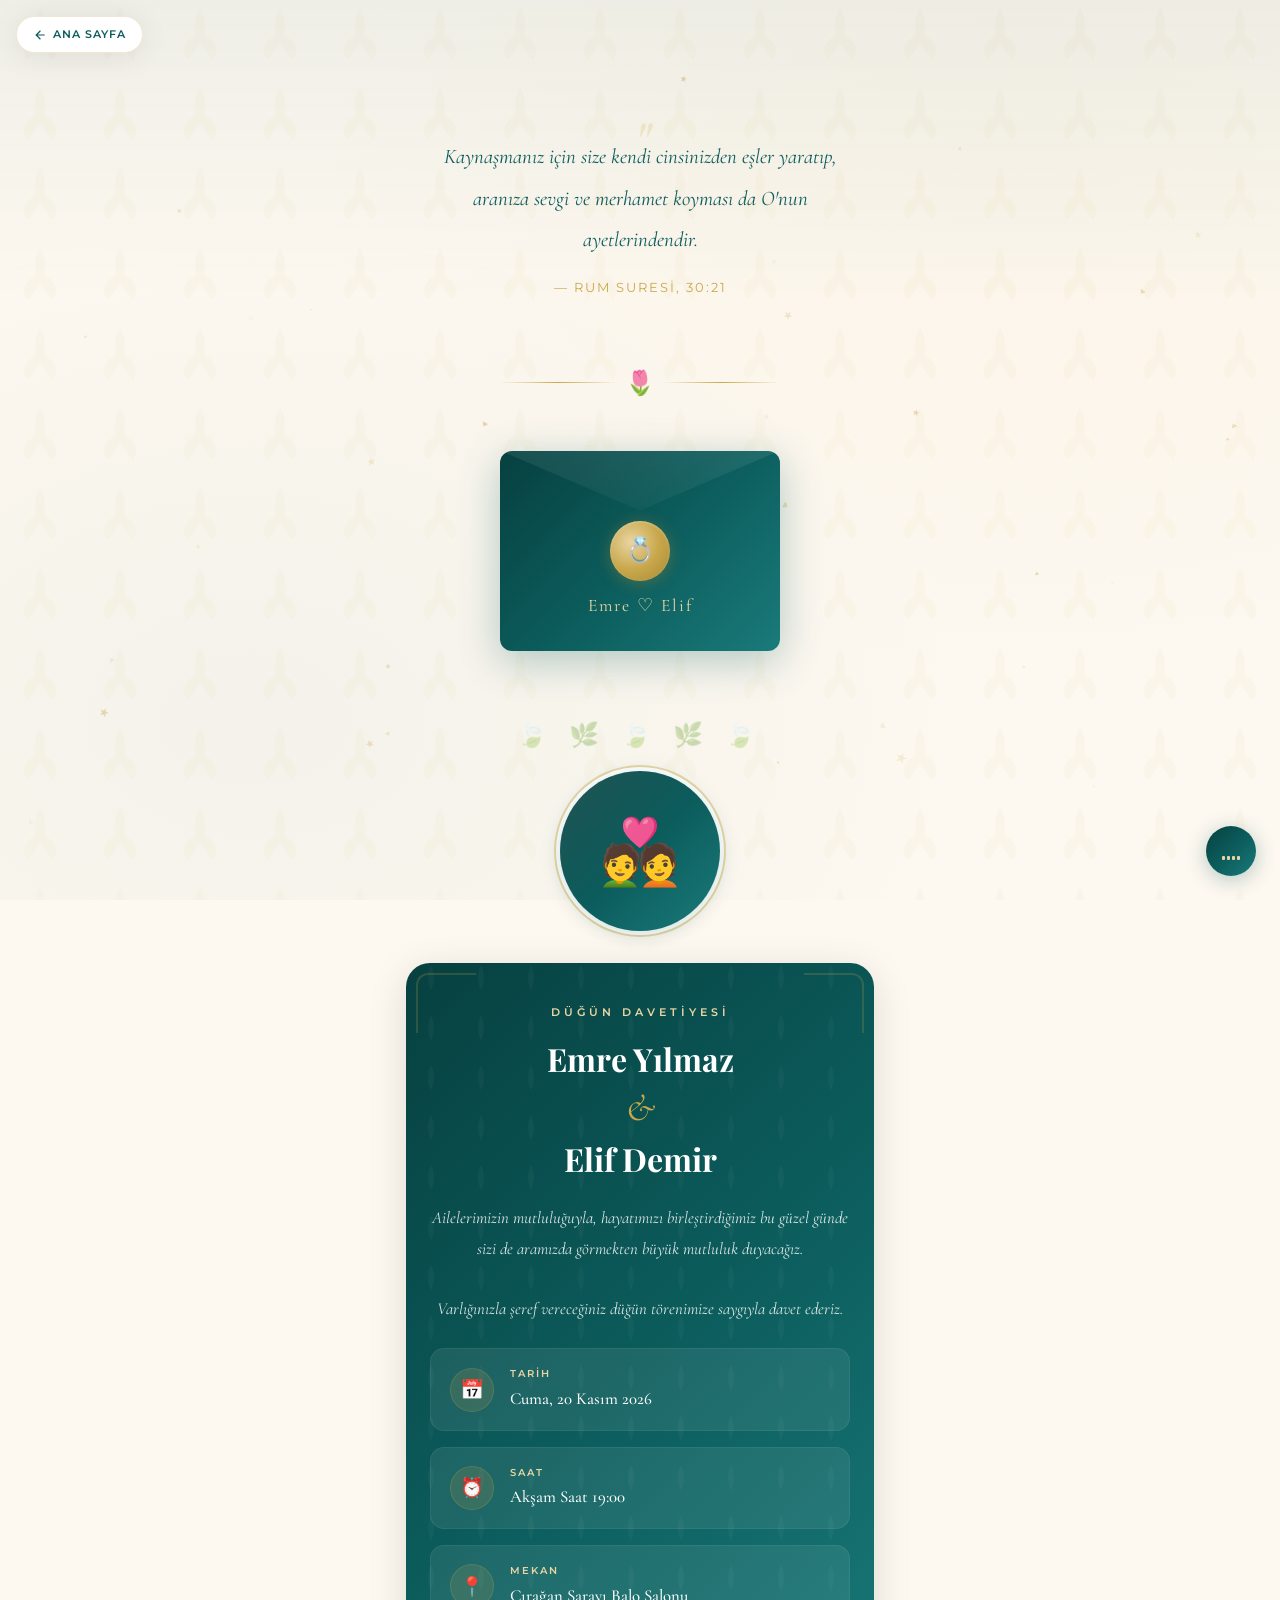
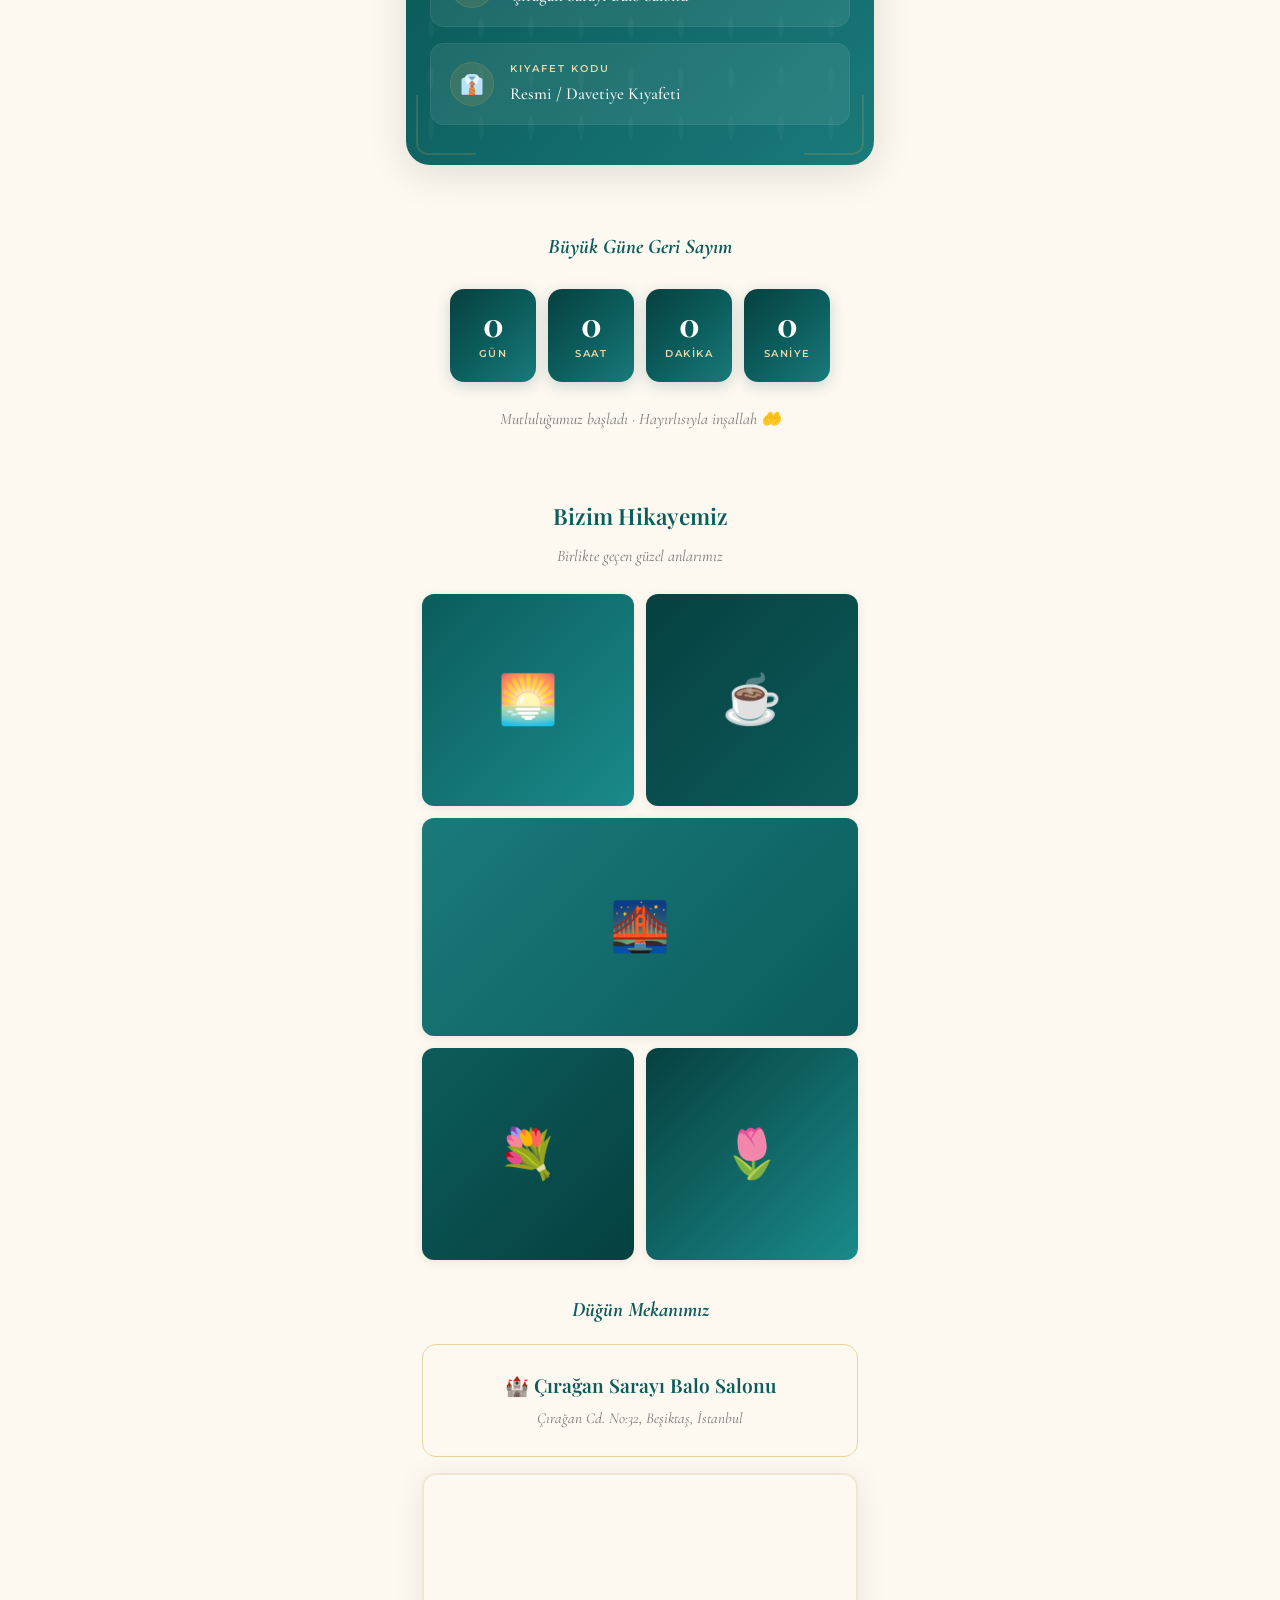
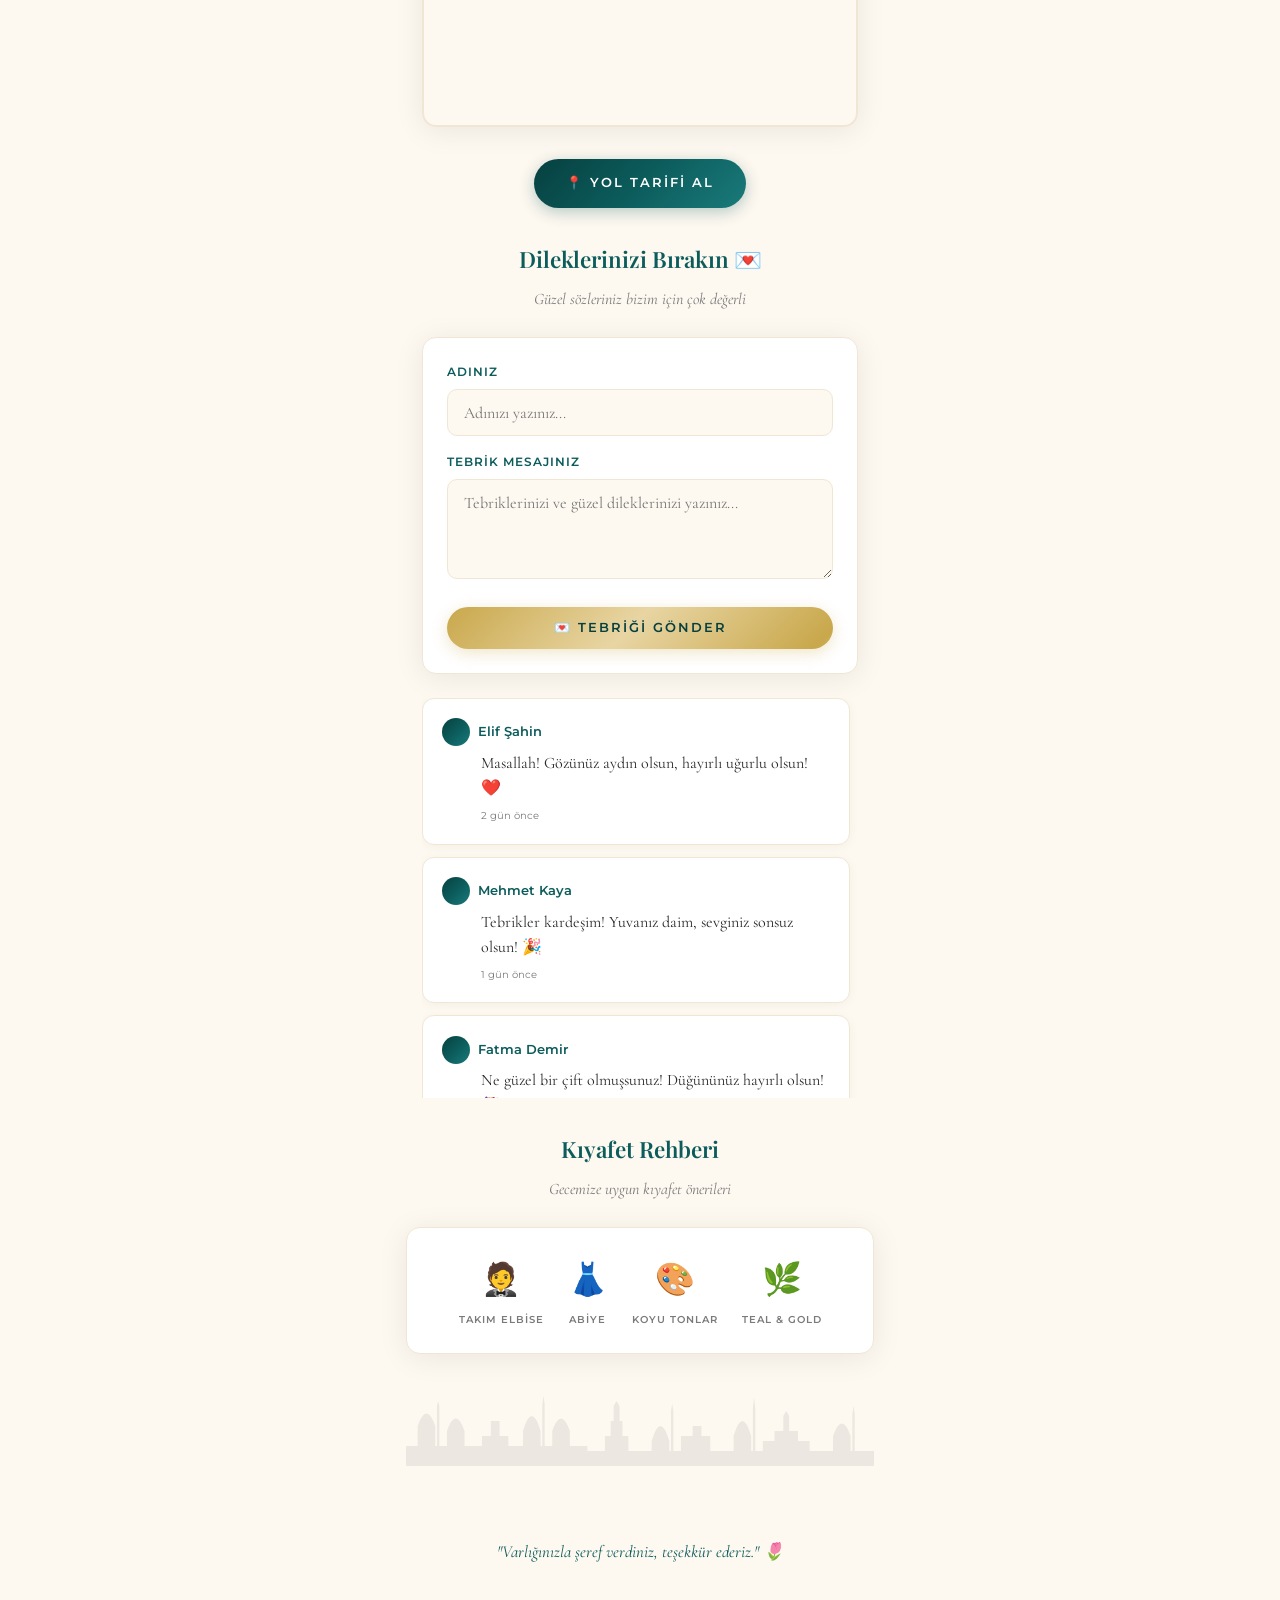
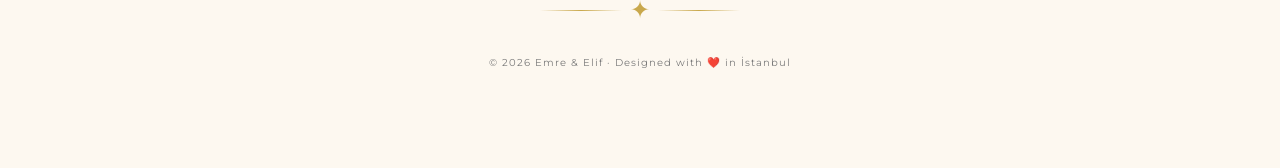
==== damat.html @ 26de3de6 "🌷 Turkish Wedding Invitation - Ottoman Elegance Demo" ====
<!DOCTYPE html>
<html lang="tr" data-theme="groom">
<head>
  <meta charset="UTF-8">
  <meta name="viewport" content="width=device-width, initial-scale=1.0">
  <meta name="description" content="Emre & Elif Düğün Töreni Davetiyesi - 20 Kasım 2026">
  <title>Emre & Elif — Düğün Töreni 🤵</title>
  <link rel="icon" href="data:image/svg+xml,<svg xmlns='http://www.w3.org/2000/svg' viewBox='0 0 100 100'><text y='.9em' font-size='90'>🤵</text></svg>">
  <link rel="stylesheet" href="style.css">

  <style>
    /* Groom page specific */
    .paper-texture {
      position: fixed;
      top: 0; left: 0; right: 0; bottom: 0;
      background-color: #fdf8f0;
      background-image:
        radial-gradient(ellipse at 20% 80%, rgba(12,92,92,0.04) 0%, transparent 50%),
        radial-gradient(ellipse at 80% 20%, rgba(201,168,76,0.04) 0%, transparent 50%);
      z-index: 0;
    }

    .page-header-gradient {
      position: absolute;
      top: 0; left: 0; right: 0;
      height: 300px;
      background: linear-gradient(180deg, rgba(12,92,92,0.06) 0%, transparent 100%);
      pointer-events: none;
      z-index: 1;
    }

    /* Photo placeholder */
    .couple-photo {
      width: 160px;
      height: 160px;
      border-radius: 50%;
      margin: 0 auto 1.5rem;
      background: var(--primary-gradient);
      display: flex;
      align-items: center;
      justify-content: center;
      font-size: 4rem;
      box-shadow: 0 4px 20px rgba(12,92,92,0.2), 0 0 0 4px white, 0 0 0 6px var(--gold-light);
      position: relative;
      overflow: hidden;
    }

    .couple-photo::after {
      content: '';
      position: absolute;
      top: 0; left: 0; right: 0; bottom: 0;
      background: linear-gradient(135deg, rgba(255,255,255,0.1) 0%, transparent 50%);
      border-radius: 50%;
    }

    /* Decorative leaf garland */
    .garland {
      text-align: center;
      font-size: 1.5rem;
      letter-spacing: 8px;
      opacity: 0.3;
      margin: 1rem 0;
    }

    /* Venue card enhancement */
    .venue-highlight {
      background: var(--cream);
      border: 1.5px solid var(--gold-light);
      border-radius: var(--border-radius-sm);
      padding: 1.5rem;
      text-align: center;
      margin-top: 1rem;
    }

    .venue-name {
      font-family: 'Playfair Display', serif;
      font-size: 1.2rem;
      font-weight: 600;
      color: var(--primary);
      margin-bottom: 0.3rem;
    }

    .venue-address {
      font-family: 'Cormorant Garamond', serif;
      font-size: 0.95rem;
      color: var(--text-muted);
      font-style: italic;
    }

    /* Dress code section */
    .dress-code {
      display: flex;
      align-items: center;
      justify-content: center;
      gap: 1.5rem;
      padding: 1.5rem;
      background: white;
      border-radius: var(--border-radius-sm);
      box-shadow: var(--shadow-soft);
      border: 1px solid var(--cream-dark);
    }

    .dress-code-item {
      text-align: center;
    }

    .dress-code-item .icon {
      font-size: 2rem;
      margin-bottom: 0.3rem;
    }

    .dress-code-item .label {
      font-family: 'Montserrat', sans-serif;
      font-size: 0.65rem;
      font-weight: 600;
      letter-spacing: 1px;
      text-transform: uppercase;
      color: var(--text-muted);
    }

    /* Success notification */
    .toast {
      position: fixed;
      bottom: 5rem;
      left: 50%;
      transform: translateX(-50%) translateY(100px);
      background: var(--primary);
      color: white;
      padding: 0.8rem 1.5rem;
      border-radius: 50px;
      font-family: 'Montserrat', sans-serif;
      font-size: 0.8rem;
      font-weight: 500;
      box-shadow: 0 4px 20px rgba(0,0,0,0.2);
      z-index: 200;
      opacity: 0;
      transition: all 0.5s ease;
    }
    .toast.show {
      transform: translateX(-50%) translateY(0);
      opacity: 1;
    }
  </style>
</head>
<body data-page="groom">
  <!-- Loading Screen -->
  <div class="loading-screen" style="background: #fdf8f0;">
    <div class="loading-icon">🤵</div>
    <div class="loading-text">Düğün Davetiyesi Yükleniyor...</div>
  </div>

  <!-- Particles -->
  <canvas id="particles-canvas"></canvas>

  <!-- Background -->
  <div class="paper-texture"></div>
  <div class="page-header-gradient"></div>
  <div class="ottoman-pattern"></div>

  <!-- Navigation Back -->
  <a href="index.html" class="nav-back">
    <svg width="14" height="14" viewBox="0 0 24 24" fill="currentColor"><path d="M20 11H7.83l5.59-5.59L12 4l-8 8 8 8 1.41-1.41L7.83 13H20v-2z"/></svg>
    Ana Sayfa
  </a>

  <!-- Main Content -->
  <div class="page-wrapper invitation-backdrop" style="background:transparent;">
    <div class="card-container" style="padding-top: 4rem;">

      <!-- Section 1: Quote -->
      <div class="section" style="opacity:1; transform:none;">
        <div class="hero-quote">
          <p class="quote-text">
            Kaynaşmanız için size kendi cinsinizden eşler yaratıp, aranıza sevgi ve merhamet koyması da O'nun ayetlerindendir.
          </p>
          <p class="quote-author">— Rum Suresi, 30:21</p>
        </div>

        <div class="ottoman-divider">
          <span class="tulip">🌷</span>
        </div>
      </div>

      <!-- Section 2: Envelope & Photo -->
      <div class="section">
        <div class="envelope-section">
          <!-- Envelope Graphic -->
          <div class="envelope-graphic">
            <div class="envelope-body">
              <div class="envelope-seal">💍</div>
              <div class="envelope-names">Emre ♡ Elif</div>
            </div>
          </div>
        </div>

        <div class="garland">🍃 🌿 🍃 🌿 🍃</div>

        <!-- Couple Photo Placeholder -->
        <div class="couple-photo">
          <span>💑</span>
        </div>
      </div>

      <!-- Section 3: Main Invitation Card -->
      <div class="section">
        <div class="invitation-card">
          <!-- Corner Ornaments -->
          <div class="corner-ornament top-left"></div>
          <div class="corner-ornament top-right"></div>
          <div class="corner-ornament bottom-left"></div>
          <div class="corner-ornament bottom-right"></div>

          <div class="card-inner">
            <div class="invitation-label">Düğün Davetiyesi</div>

            <h2 class="invitation-couple-names">
              Emre Yılmaz
              <span class="amp">&</span>
              Elif Demir
            </h2>

            <p class="invitation-statement">
              Ailelerimizin mutluluğuyla, hayatımızı birleştirdiğimiz bu güzel günde sizi de aramızda görmekten büyük mutluluk duyacağız.
              <br><br>
              Varlığınızla şeref vereceğiniz düğün törenimize saygıyla davet ederiz.
            </p>

            <!-- Event Details -->
            <div class="event-info">
              <div class="event-info-item">
                <div class="info-icon">📅</div>
                <div>
                  <div class="info-label">Tarih</div>
                  <div class="info-value">Cuma, 20 Kasım 2026</div>
                </div>
              </div>

              <div class="event-info-item">
                <div class="info-icon">⏰</div>
                <div>
                  <div class="info-label">Saat</div>
                  <div class="info-value">Akşam Saat 19:00</div>
                </div>
              </div>

              <div class="event-info-item">
                <div class="info-icon">📍</div>
                <div>
                  <div class="info-label">Mekan</div>
                  <div class="info-value">Çırağan Sarayı Balo Salonu</div>
                </div>
              </div>

              <div class="event-info-item">
                <div class="info-icon">👔</div>
                <div>
                  <div class="info-label">Kıyafet Kodu</div>
                  <div class="info-value">Resmi / Davetiye Kıyafeti</div>
                </div>
              </div>
            </div>
          </div>
        </div>
      </div>

      <!-- Section 4: Countdown -->
      <div class="section">
        <div class="countdown-section" data-countdown="2026-11-20T19:00:00">
          <h3 class="countdown-title">Büyük Güne Geri Sayım</h3>

          <div class="countdown-grid">
            <div class="countdown-unit">
              <div class="countdown-number" id="countdown-days">0</div>
              <div class="countdown-label">Gün</div>
            </div>
            <div class="countdown-unit">
              <div class="countdown-number" id="countdown-hours">0</div>
              <div class="countdown-label">Saat</div>
            </div>
            <div class="countdown-unit">
              <div class="countdown-number" id="countdown-minutes">0</div>
              <div class="countdown-label">Dakika</div>
            </div>
            <div class="countdown-unit">
              <div class="countdown-number" id="countdown-seconds">0</div>
              <div class="countdown-label">Saniye</div>
            </div>
          </div>

          <p class="countdown-tagline">
            Mutluluğumuz başladı · Hayırlısıyla inşallah 🤲
          </p>
        </div>
      </div>

      <!-- Section 5: Gallery Placeholder -->
      <div class="section">
        <div class="gallery-section">
          <h3 class="gallery-title">Bizim Hikayemiz</h3>
          <p class="gallery-subtitle">Birlikte geçen güzel anlarımız</p>

          <div class="gallery-grid">
            <div class="gallery-item" style="background: linear-gradient(135deg, #0c5c5c, #1a8a8a); display:flex; align-items:center; justify-content:center;">
              <span style="font-size:3rem;">🌅</span>
              <div class="gallery-overlay"><span>İstanbul'da Gün Batımı</span></div>
            </div>
            <div class="gallery-item" style="background: linear-gradient(135deg, #074040, #0c5c5c); display:flex; align-items:center; justify-content:center;">
              <span style="font-size:3rem;">☕</span>
              <div class="gallery-overlay"><span>İlk Türk Kahvemiz</span></div>
            </div>
            <div class="gallery-item" style="background: linear-gradient(135deg, #1a7a7a, #0c5c5c); display:flex; align-items:center; justify-content:center;">
              <span style="font-size:3rem;">🌉</span>
              <div class="gallery-overlay"><span>Boğaz'da Bir Akşam</span></div>
            </div>
            <div class="gallery-item" style="background: linear-gradient(135deg, #0c5c5c, #074040); display:flex; align-items:center; justify-content:center;">
              <span style="font-size:3rem;">💐</span>
              <div class="gallery-overlay"><span>Nişan Günümüz</span></div>
            </div>
            <div class="gallery-item" style="background: linear-gradient(135deg, #074040, #1a8a8a); display:flex; align-items:center; justify-content:center;">
              <span style="font-size:3rem;">🌷</span>
              <div class="gallery-overlay"><span>Lale Bahçesinde</span></div>
            </div>
          </div>
        </div>
      </div>

      <!-- Section 6: Venue & Map -->
      <div class="section">
        <div class="map-section">
          <h3 class="map-title">Düğün Mekanımız</h3>

          <div class="venue-highlight">
            <div class="venue-name">🏰 Çırağan Sarayı Balo Salonu</div>
            <div class="venue-address">Çırağan Cd. No:32, Beşiktaş, İstanbul</div>
          </div>

          <div class="map-container mt-2">
            <iframe
              src="https://www.google.com/maps/embed?pb=!1m18!1m12!1m3!1d3009.1!2d29.0224!3d41.0464!2m3!1f0!2f0!3f0!3m2!1i1024!2i768!4f13.1!3m3!1m2!1s0x14cab76d3a0b8e25%3A0x45e4d0c3e0c4f0a0!2s%C3%87%C4%B1ra%C4%9Fan%20Palace%20Kempinski%20Istanbul!5e0!3m2!1str!2str"
              allowfullscreen
              loading="lazy"
              referrerpolicy="no-referrer-when-downgrade">
            </iframe>
          </div>

          <a href="https://maps.google.com/?q=Çırağan+Sarayı+İstanbul" target="_blank" class="btn btn-primary mt-2">
            📍 Yol Tarifi Al
          </a>
        </div>
      </div>

      <!-- Section 7: Guestbook -->
      <div class="section">
        <div class="guestbook-section">
          <div class="guestbook-header">
            <h3 class="guestbook-title">Dileklerinizi Bırakın 💌</h3>
            <p class="guestbook-subtitle">Güzel sözleriniz bizim için çok değerli</p>
          </div>

          <form class="guestbook-form" id="guestbook-form">
            <div class="form-group">
              <label class="form-label" for="guest-name">Adınız</label>
              <input class="form-input" type="text" name="guest-name" id="guest-name" placeholder="Adınızı yazınız..." required>
            </div>
            <div class="form-group">
              <label class="form-label" for="guest-message">Tebrik Mesajınız</label>
              <textarea class="form-textarea" name="guest-message" id="guest-message" placeholder="Tebriklerinizi ve güzel dileklerinizi yazınız..." required></textarea>
            </div>
            <button type="submit" class="btn btn-gold" style="width:100%;">
              💌 Tebriği Gönder
            </button>
          </form>

          <div class="wishes-feed" id="wishes-feed"></div>
        </div>
      </div>

      <!-- Section 8: Dress Code -->
      <div class="section">
        <div class="section-header">
          <h3 class="section-title">Kıyafet Rehberi</h3>
          <p class="section-subtitle">Gecemize uygun kıyafet önerileri</p>
        </div>
        <div class="dress-code">
          <div class="dress-code-item">
            <div class="icon">🤵</div>
            <div class="label">Takım Elbise</div>
          </div>
          <div class="dress-code-item">
            <div class="icon">👗</div>
            <div class="label">Abiye</div>
          </div>
          <div class="dress-code-item">
            <div class="icon">🎨</div>
            <div class="label">Koyu Tonlar</div>
          </div>
          <div class="dress-code-item">
            <div class="icon">🌿</div>
            <div class="label">Teal & Gold</div>
          </div>
        </div>
      </div>

      <!-- Istanbul Skyline Decoration -->
      <div class="section" style="opacity:1; transform:none;">
        <div class="istanbul-skyline">
          <svg viewBox="0 0 800 80" xmlns="http://www.w3.org/2000/svg" preserveAspectRatio="none">
            <path d="M0,80 L0,60 L20,60 L20,40 Q35,15 50,40 L50,60 L53,60 L53,20 L55,15 L57,20 L57,60 L70,60 L70,45 Q85,20 100,45 L100,60 L130,60 L130,50 L145,50 L145,35 L160,35 L160,50 L175,50 L175,60 L200,60 L200,45 Q215,15 230,45 L230,60 L233,60 L233,18 L235,10 L237,18 L237,60 L250,60 L250,45 Q265,20 280,45 L280,60 L310,60 L310,65 L340,65 L340,50 L350,50 L350,35 L355,35 L355,20 L360,15 L365,20 L365,35 L370,35 L370,50 L380,50 L380,65 L420,65 L420,55 Q435,25 450,55 L450,65 L453,65 L453,25 L455,18 L457,25 L457,65 L470,65 L470,50 L490,50 L490,40 L505,40 L505,50 L520,50 L520,65 L560,65 L560,50 Q575,20 590,50 L590,65 L593,65 L593,22 L595,12 L597,22 L597,65 L610,65 L610,55 L630,55 L630,45 L645,45 L645,30 L650,25 L655,30 L655,45 L670,45 L670,55 L690,55 L690,65 L730,65 L730,50 Q745,25 760,50 L760,65 L763,65 L763,28 L765,20 L767,28 L767,65 L800,65 L800,80Z" fill="currentColor"/>
          </svg>
        </div>
      </div>

      <!-- Footer -->
      <footer class="site-footer">
        <p class="footer-quote">
          "Varlığınızla şeref verdiniz, teşekkür ederiz." 🌷
        </p>

        <div class="ottoman-divider" style="max-width:200px;">
          <span class="tulip">✦</span>
        </div>

        <p class="footer-copyright">
          © 2026 Emre & Elif · Designed with ❤️ in İstanbul
        </p>
      </footer>
    </div>
  </div>

  <!-- Music Toggle -->
  <button class="music-toggle" title="Müzik Aç/Kapat" aria-label="Müzik kontrolü">
    <div class="sound-bars">
      <div class="bar" style="height:4px;"></div>
      <div class="bar" style="height:4px;"></div>
      <div class="bar" style="height:4px;"></div>
      <div class="bar" style="height:4px;"></div>
    </div>
  </button>

  <!-- Scroll to Top -->
  <button class="scroll-top" title="Yukarı Çık" aria-label="Sayfa başına dön">
    <svg viewBox="0 0 24 24" xmlns="http://www.w3.org/2000/svg"><path d="M7.41 15.41L12 10.83l4.59 4.58L18 14l-6-6-6 6z"/></svg>
  </button>

  <!-- Background Music (placeholder - replace src with actual music file) -->
  <audio id="bg-music" loop preload="auto">
    <!-- Replace with your Turkish wedding music file -->
    <!-- <source src="music/dugun-muzigi.mp3" type="audio/mpeg"> -->
  </audio>

  <script src="main.js"></script>
</body>
</html>
---- style.css ----
/*
  ╔══════════════════════════════════════════════════╗
  ║  Turkish Wedding Invitation - Ottoman Elegance   ║
  ║  Shared Stylesheet                               ║
  ╚══════════════════════════════════════════════════╝
*/

/* ===== Google Fonts ===== */
@import url('https://fonts.googleapis.com/css2?family=Playfair+Display:ital,wght@0,400;0,600;0,700;0,800;1,400;1,600&family=Cormorant+Garamond:ital,wght@0,400;0,500;0,600;0,700;1,400;1,500&family=Montserrat:wght@300;400;500;600;700&display=swap');

/* ===== CSS Custom Properties ===== */
:root {
  /* Gold Palette */
  --gold: #c9a84c;
  --gold-light: #e8d5a3;
  --gold-dark: #a68832;
  --gold-shimmer: linear-gradient(135deg, #c9a84c 0%, #e8d5a3 25%, #c9a84c 50%, #f0e2b6 75%, #c9a84c 100%);

  /* Cream / Background */
  --cream: #fdf8f0;
  --cream-dark: #f0e6d4;
  --cream-mid: #f5edd8;

  /* Text */
  --text-dark: #2a2a2a;
  --text-muted: #7a7a7a;
  --text-light: #ffffff;
  --text-gold: #c9a84c;

  /* Layout */
  --card-max-width: 500px;
  --border-radius: 24px;
  --border-radius-sm: 14px;

  /* Shadows */
  --shadow-soft: 0 4px 30px rgba(0,0,0,0.08);
  --shadow-card: 0 8px 40px rgba(0,0,0,0.12);
  --shadow-glow: 0 0 40px rgba(201,168,76,0.2);

  /* Transitions */
  --transition: all 0.4s cubic-bezier(0.25, 0.46, 0.45, 0.94);
  --transition-slow: all 0.8s cubic-bezier(0.25, 0.46, 0.45, 0.94);
}

/* Theme: Groom (Ottoman Teal) */
[data-theme="groom"] {
  --primary: #0c5c5c;
  --primary-dark: #074040;
  --primary-light: #1a8a8a;
  --primary-rgb: 12, 92, 92;
  --primary-gradient: linear-gradient(135deg, #074040 0%, #0c5c5c 50%, #1a7a7a 100%);
}

/* Theme: Bride (Ottoman Rose) */
[data-theme="bride"] {
  --primary: #7a1e3f;
  --primary-dark: #551530;
  --primary-light: #a02a55;
  --primary-rgb: 122, 30, 63;
  --primary-gradient: linear-gradient(135deg, #551530 0%, #7a1e3f 50%, #9a2850 100%);
}

/* Theme: Landing */
[data-theme="landing"] {
  --primary: #0a4a4a;
  --primary-dark: #063333;
  --primary-light: #0d6b6b;
  --primary-rgb: 10, 74, 74;
  --primary-gradient: linear-gradient(135deg, #063333 0%, #0a4a4a 50%, #0d6b6b 100%);
}

/* ===== Reset & Base ===== */
*, *::before, *::after {
  margin: 0;
  padding: 0;
  box-sizing: border-box;
}

html {
  scroll-behavior: smooth;
  font-size: 16px;
}

body {
  font-family: 'Montserrat', sans-serif;
  color: var(--text-dark);
  background-color: var(--cream);
  line-height: 1.7;
  overflow-x: hidden;
  -webkit-font-smoothing: antialiased;
  -moz-osx-font-smoothing: grayscale;
}

img {
  max-width: 100%;
  height: auto;
  display: block;
}

a {
  text-decoration: none;
  color: inherit;
}

/* ===== Typography ===== */
.font-display {
  font-family: 'Playfair Display', serif;
}

.font-elegant {
  font-family: 'Cormorant Garamond', serif;
}

.font-body {
  font-family: 'Montserrat', sans-serif;
}

.text-gold {
  color: var(--gold);
}

.text-shimmer {
  background: var(--gold-shimmer);
  background-size: 200% auto;
  -webkit-background-clip: text;
  -webkit-text-fill-color: transparent;
  background-clip: text;
  animation: shimmer 3s ease-in-out infinite;
}

@keyframes shimmer {
  0%, 100% { background-position: 0% center; }
  50% { background-position: 200% center; }
}

/* ===== Main Layout ===== */
.page-wrapper {
  min-height: 100vh;
  display: flex;
  flex-direction: column;
  align-items: center;
  position: relative;
}

/* Landing page backdrop */
.landing-backdrop {
  background: var(--primary-gradient);
  min-height: 100vh;
  position: relative;
  overflow: hidden;
}

/* Invitation page backdrop */
.invitation-backdrop {
  background-color: var(--cream);
  background-image:
    radial-gradient(ellipse at 20% 50%, rgba(var(--primary-rgb), 0.03) 0%, transparent 50%),
    radial-gradient(ellipse at 80% 20%, rgba(201,168,76,0.05) 0%, transparent 50%),
    radial-gradient(ellipse at 50% 80%, rgba(var(--primary-rgb), 0.03) 0%, transparent 50%);
  min-height: 100vh;
  position: relative;
}

/* Card Container */
.card-container {
  max-width: var(--card-max-width);
  width: 100%;
  margin: 0 auto;
  padding: 1rem;
  position: relative;
  z-index: 2;
}

/* ===== Ottoman Pattern Overlay ===== */
.ottoman-pattern {
  position: fixed;
  top: 0;
  left: 0;
  width: 100%;
  height: 100%;
  pointer-events: none;
  z-index: 0;
  opacity: 0.04;
  background-image: url("data:image/svg+xml,%3Csvg width='60' height='60' viewBox='0 0 60 60' xmlns='http://www.w3.org/2000/svg'%3E%3Cpath d='M30 5 C35 15, 35 25, 30 35 C25 25, 25 15, 30 5Z' fill='%23c9a84c'/%3E%3Cpath d='M30 25 C40 30, 45 35, 40 45 C35 40, 30 35, 30 25Z' fill='%23c9a84c'/%3E%3Cpath d='M30 25 C20 30, 15 35, 20 45 C25 40, 30 35, 30 25Z' fill='%23c9a84c'/%3E%3C/svg%3E");
  background-size: 80px 80px;
}

/* ===== Particles Canvas ===== */
#particles-canvas {
  position: fixed;
  top: 0;
  left: 0;
  width: 100%;
  height: 100%;
  pointer-events: none;
  z-index: 1;
}

/* ===== Landing Page ===== */
.landing-content {
  display: flex;
  flex-direction: column;
  align-items: center;
  justify-content: center;
  min-height: 100vh;
  padding: 2rem 1rem;
  position: relative;
  z-index: 2;
}

.landing-card {
  background: rgba(255, 255, 255, 0.97);
  border-radius: var(--border-radius);
  box-shadow: var(--shadow-card), var(--shadow-glow);
  padding: 3rem 2rem 2.5rem;
  max-width: 520px;
  width: 100%;
  text-align: center;
  position: relative;
  overflow: hidden;
  backdrop-filter: blur(10px);
}

.landing-card::before {
  content: '';
  position: absolute;
  top: 0;
  left: 0;
  right: 0;
  height: 4px;
  background: var(--gold-shimmer);
  background-size: 200% auto;
  animation: shimmer 3s ease-in-out infinite;
}

/* Heart Badge */
.heart-badge {
  width: 80px;
  height: 80px;
  border-radius: 50%;
  background: var(--primary-gradient);
  display: flex;
  align-items: center;
  justify-content: center;
  margin: -60px auto 1.5rem;
  box-shadow: 0 4px 20px rgba(var(--primary-rgb), 0.3);
  position: relative;
  z-index: 3;
  animation: pulse-glow 2s ease-in-out infinite;
}

.heart-badge svg {
  width: 36px;
  height: 36px;
  fill: var(--gold-light);
  filter: drop-shadow(0 0 4px rgba(201,168,76,0.5));
}

@keyframes pulse-glow {
  0%, 100% { box-shadow: 0 4px 20px rgba(var(--primary-rgb), 0.3); }
  50% { box-shadow: 0 4px 35px rgba(var(--primary-rgb), 0.5), 0 0 20px rgba(201,168,76,0.2); }
}

/* Couple Names */
.couple-names {
  font-family: 'Playfair Display', serif;
  font-size: 2.2rem;
  font-weight: 700;
  color: var(--primary);
  margin-bottom: 0.25rem;
  letter-spacing: 1px;
}

.couple-names .ampersand {
  font-family: 'Cormorant Garamond', serif;
  font-style: italic;
  color: var(--gold);
  font-size: 2.5rem;
  margin: 0 0.3rem;
  font-weight: 400;
}

.couple-subtitle {
  font-family: 'Cormorant Garamond', serif;
  font-size: 1.1rem;
  color: var(--text-muted);
  font-style: italic;
  margin-bottom: 0.5rem;
  letter-spacing: 2px;
}

/* Date Display */
.date-display {
  font-family: 'Montserrat', sans-serif;
  font-size: 0.85rem;
  font-weight: 500;
  color: var(--primary);
  letter-spacing: 3px;
  text-transform: uppercase;
  margin-bottom: 1rem;
  padding: 0.5rem 0;
  position: relative;
}

.date-display::before,
.date-display::after {
  content: '✦';
  color: var(--gold);
  margin: 0 0.75rem;
  font-size: 0.6rem;
  vertical-align: middle;
}

/* Divider */
.divider {
  display: flex;
  align-items: center;
  justify-content: center;
  margin: 1.5rem 0;
  gap: 0.75rem;
}

.divider::before,
.divider::after {
  content: '';
  flex: 1;
  height: 1px;
  background: linear-gradient(to var(--dir, right), transparent, var(--gold-light), transparent);
}

.divider-icon {
  color: var(--gold);
  font-size: 1.2rem;
}

/* Ottoman Divider */
.ottoman-divider {
  display: flex;
  align-items: center;
  justify-content: center;
  margin: 2rem auto;
  max-width: 280px;
  gap: 8px;
}

.ottoman-divider::before,
.ottoman-divider::after {
  content: '';
  flex: 1;
  height: 1px;
  background: linear-gradient(to var(--dir, right), transparent, var(--gold), transparent);
}

.ottoman-divider .tulip {
  color: var(--gold);
  font-size: 1.5rem;
  line-height: 1;
}

/* Welcome Text */
.welcome-text {
  font-family: 'Cormorant Garamond', serif;
  font-size: 1.15rem;
  color: var(--text-muted);
  line-height: 1.8;
  margin-bottom: 2rem;
}

/* ===== Couple Cards (Landing) ===== */
.couple-cards {
  display: grid;
  grid-template-columns: 1fr 1fr;
  gap: 1rem;
  margin-top: 1rem;
}

.person-card {
  background: var(--primary-gradient);
  border-radius: var(--border-radius-sm);
  padding: 1.8rem 1rem 1.2rem;
  text-align: center;
  cursor: pointer;
  transition: var(--transition);
  position: relative;
  overflow: hidden;
}

.person-card::before {
  content: '';
  position: absolute;
  top: 0;
  left: 0;
  right: 0;
  bottom: 0;
  background: linear-gradient(180deg, rgba(255,255,255,0.05) 0%, transparent 50%);
  pointer-events: none;
}

.person-card:hover {
  transform: translateY(-4px);
  box-shadow: 0 8px 30px rgba(var(--primary-rgb), 0.3);
}

.person-card .person-icon {
  font-size: 3.5rem;
  margin-bottom: 0.75rem;
  display: block;
  filter: drop-shadow(0 2px 8px rgba(0,0,0,0.2));
}

.person-card .person-name {
  font-family: 'Playfair Display', serif;
  font-size: 1.2rem;
  font-weight: 600;
  color: var(--text-light);
  margin-bottom: 0.25rem;
}

.person-card .person-role {
  font-family: 'Cormorant Garamond', serif;
  font-size: 0.85rem;
  color: var(--gold-light);
  font-style: italic;
  letter-spacing: 1px;
  margin-bottom: 1rem;
}

.person-card .btn-open {
  display: inline-block;
  background: rgba(255,255,255,0.15);
  border: 1px solid rgba(255,255,255,0.3);
  color: var(--text-light);
  font-family: 'Montserrat', sans-serif;
  font-size: 0.75rem;
  font-weight: 600;
  letter-spacing: 2px;
  text-transform: uppercase;
  padding: 0.5rem 1.2rem;
  border-radius: 50px;
  cursor: pointer;
  transition: var(--transition);
}

.person-card .btn-open:hover {
  background: rgba(255,255,255,0.25);
  border-color: rgba(255,255,255,0.5);
}

/* Bride card specific override */
.person-card.bride-card {
  background: linear-gradient(135deg, #551530 0%, #7a1e3f 50%, #9a2850 100%);
}

/* ===== Invitation Page Sections ===== */
.section {
  margin-bottom: 2rem;
  opacity: 0;
  transform: translateY(30px);
  transition: var(--transition-slow);
}

.section.revealed {
  opacity: 1;
  transform: translateY(0);
}

/* Hero Quote */
.hero-quote {
  text-align: center;
  padding: 2.5rem 1.5rem;
  position: relative;
}

.hero-quote .quote-text {
  font-family: 'Cormorant Garamond', serif;
  font-size: 1.3rem;
  font-style: italic;
  color: var(--primary);
  line-height: 2;
  position: relative;
}

.hero-quote .quote-text::before {
  content: '"';
  font-family: 'Playfair Display', serif;
  font-size: 4rem;
  color: var(--gold-light);
  position: absolute;
  top: -1.5rem;
  left: 50%;
  transform: translateX(-50%);
  line-height: 1;
  opacity: 0.5;
}

.hero-quote .quote-author {
  font-family: 'Montserrat', sans-serif;
  font-size: 0.8rem;
  color: var(--gold);
  letter-spacing: 2px;
  text-transform: uppercase;
  margin-top: 1rem;
}

/* Envelope Section */
.envelope-section {
  text-align: center;
  padding: 1.5rem;
}

.envelope-graphic {
  width: 280px;
  height: 200px;
  margin: 0 auto 1.5rem;
  position: relative;
  perspective: 800px;
}

.envelope-body {
  width: 100%;
  height: 100%;
  background: var(--primary-gradient);
  border-radius: 12px;
  position: relative;
  box-shadow: 0 10px 40px rgba(var(--primary-rgb), 0.3);
  display: flex;
  align-items: center;
  justify-content: center;
  overflow: hidden;
}

.envelope-body::before {
  content: '';
  position: absolute;
  top: 0;
  left: 0;
  right: 0;
  height: 50%;
  background: linear-gradient(180deg, rgba(255,255,255,0.08) 0%, transparent 100%);
  clip-path: polygon(0 0, 50% 60%, 100% 0);
}

.envelope-seal {
  width: 60px;
  height: 60px;
  border-radius: 50%;
  background: radial-gradient(circle at 35% 35%, #e8d5a3, #c9a84c, #a68832);
  display: flex;
  align-items: center;
  justify-content: center;
  box-shadow: 0 2px 15px rgba(166,136,50,0.4), inset 0 1px 3px rgba(255,255,255,0.3);
  font-size: 1.5rem;
  z-index: 2;
  animation: seal-glow 3s ease-in-out infinite;
}

@keyframes seal-glow {
  0%, 100% { box-shadow: 0 2px 15px rgba(166,136,50,0.4), inset 0 1px 3px rgba(255,255,255,0.3); }
  50% { box-shadow: 0 2px 25px rgba(166,136,50,0.6), inset 0 1px 3px rgba(255,255,255,0.3), 0 0 15px rgba(201,168,76,0.3); }
}

.envelope-names {
  position: absolute;
  bottom: 15%;
  left: 50%;
  transform: translateX(-50%);
  font-family: 'Cormorant Garamond', serif;
  font-size: 1.1rem;
  color: var(--gold-light);
  white-space: nowrap;
  letter-spacing: 2px;
}

/* ===== Main Invitation Card ===== */
.invitation-card {
  background: var(--primary-gradient);
  border-radius: var(--border-radius);
  padding: 2.5rem 1.5rem;
  text-align: center;
  position: relative;
  overflow: hidden;
  box-shadow: var(--shadow-card);
}

.invitation-card::before {
  content: '';
  position: absolute;
  top: 0;
  left: 0;
  right: 0;
  bottom: 0;
  background-image: url("data:image/svg+xml,%3Csvg width='40' height='40' viewBox='0 0 40 40' xmlns='http://www.w3.org/2000/svg'%3E%3Cpath d='M20 2 C23 8, 23 15, 20 22 C17 15, 17 8, 20 2Z' fill='%23ffffff' opacity='0.03'/%3E%3C/svg%3E");
  background-size: 50px 50px;
  pointer-events: none;
}

.invitation-card .card-inner {
  position: relative;
  z-index: 1;
}

/* Gold corner ornaments */
.invitation-card .corner-ornament {
  position: absolute;
  width: 60px;
  height: 60px;
  opacity: 0.2;
}

.invitation-card .corner-ornament.top-left {
  top: 10px;
  left: 10px;
  border-top: 2px solid var(--gold);
  border-left: 2px solid var(--gold);
  border-top-left-radius: 12px;
}

.invitation-card .corner-ornament.top-right {
  top: 10px;
  right: 10px;
  border-top: 2px solid var(--gold);
  border-right: 2px solid var(--gold);
  border-top-right-radius: 12px;
}

.invitation-card .corner-ornament.bottom-left {
  bottom: 10px;
  left: 10px;
  border-bottom: 2px solid var(--gold);
  border-left: 2px solid var(--gold);
  border-bottom-left-radius: 12px;
}

.invitation-card .corner-ornament.bottom-right {
  bottom: 10px;
  right: 10px;
  border-bottom: 2px solid var(--gold);
  border-right: 2px solid var(--gold);
  border-bottom-right-radius: 12px;
}

.invitation-label {
  font-family: 'Montserrat', sans-serif;
  font-size: 0.7rem;
  font-weight: 600;
  letter-spacing: 4px;
  text-transform: uppercase;
  color: var(--gold-light);
  margin-bottom: 1rem;
}

.invitation-couple-names {
  font-family: 'Playfair Display', serif;
  font-size: 2rem;
  font-weight: 700;
  color: var(--text-light);
  line-height: 1.3;
  margin-bottom: 0.25rem;
}

.invitation-couple-names .amp {
  font-family: 'Cormorant Garamond', serif;
  font-style: italic;
  color: var(--gold);
  font-size: 2.4rem;
  display: block;
  margin: 0.25rem 0;
  font-weight: 400;
}

.invitation-statement {
  font-family: 'Cormorant Garamond', serif;
  font-size: 1.05rem;
  color: rgba(255,255,255,0.85);
  line-height: 1.8;
  margin: 1.5rem 0;
  font-style: italic;
}

/* Event Info Grid */
.event-info {
  display: flex;
  flex-direction: column;
  gap: 1rem;
  margin-top: 1.5rem;
}

.event-info-item {
  display: flex;
  align-items: center;
  gap: 1rem;
  background: rgba(255,255,255,0.08);
  border-radius: var(--border-radius-sm);
  padding: 1rem 1.2rem;
  text-align: left;
  border: 1px solid rgba(255,255,255,0.06);
  transition: var(--transition);
}

.event-info-item:hover {
  background: rgba(255,255,255,0.12);
}

.event-info-item .info-icon {
  width: 44px;
  height: 44px;
  border-radius: 50%;
  background: rgba(201,168,76,0.15);
  display: flex;
  align-items: center;
  justify-content: center;
  font-size: 1.2rem;
  flex-shrink: 0;
  border: 1px solid rgba(201,168,76,0.2);
}

.event-info-item .info-label {
  font-family: 'Montserrat', sans-serif;
  font-size: 0.65rem;
  font-weight: 600;
  letter-spacing: 2px;
  text-transform: uppercase;
  color: var(--gold-light);
  margin-bottom: 2px;
}

.event-info-item .info-value {
  font-family: 'Cormorant Garamond', serif;
  font-size: 1.05rem;
  color: var(--text-light);
  font-weight: 500;
}

/* ===== Countdown Timer ===== */
.countdown-section {
  text-align: center;
  padding: 2rem 1rem;
}

.countdown-title {
  font-family: 'Cormorant Garamond', serif;
  font-size: 1.3rem;
  color: var(--primary);
  margin-bottom: 1.5rem;
  font-style: italic;
}

.countdown-grid {
  display: grid;
  grid-template-columns: repeat(4, 1fr);
  gap: 0.75rem;
  max-width: 380px;
  margin: 0 auto 1.5rem;
}

.countdown-unit {
  background: var(--primary-gradient);
  border-radius: var(--border-radius-sm);
  padding: 1.2rem 0.5rem;
  box-shadow: 0 4px 15px rgba(var(--primary-rgb), 0.2);
  transition: var(--transition);
}

.countdown-unit:hover {
  transform: translateY(-2px);
  box-shadow: 0 6px 25px rgba(var(--primary-rgb), 0.3);
}

.countdown-number {
  font-family: 'Playfair Display', serif;
  font-size: 2rem;
  font-weight: 700;
  color: var(--text-light);
  line-height: 1;
  margin-bottom: 0.4rem;
}

.countdown-label {
  font-family: 'Montserrat', sans-serif;
  font-size: 0.6rem;
  font-weight: 600;
  letter-spacing: 1.5px;
  text-transform: uppercase;
  color: var(--gold-light);
}

.countdown-tagline {
  font-family: 'Cormorant Garamond', serif;
  font-size: 1rem;
  color: var(--text-muted);
  font-style: italic;
}

/* ===== Timeline Section ===== */
.timeline-section {
  padding: 0 1rem;
}

.timeline-card {
  background: var(--primary-gradient);
  border-radius: var(--border-radius);
  padding: 2rem 1.5rem;
  box-shadow: var(--shadow-card);
}

.timeline-title {
  font-family: 'Playfair Display', serif;
  font-size: 1.3rem;
  font-weight: 600;
  color: var(--text-light);
  text-align: center;
  margin-bottom: 1.5rem;
}

.timeline-item {
  display: flex;
  align-items: flex-start;
  gap: 1rem;
  padding: 1rem 0;
  border-bottom: 1px solid rgba(255,255,255,0.08);
  position: relative;
}

.timeline-item:last-child {
  border-bottom: none;
}

.timeline-time {
  font-family: 'Montserrat', sans-serif;
  font-size: 0.8rem;
  font-weight: 600;
  color: var(--gold);
  min-width: 70px;
  text-align: right;
  padding-top: 2px;
}

.timeline-dot {
  width: 12px;
  height: 12px;
  border-radius: 50%;
  background: var(--gold);
  flex-shrink: 0;
  margin-top: 4px;
  position: relative;
  box-shadow: 0 0 0 3px rgba(201,168,76,0.2);
}

.timeline-content {
  flex: 1;
}

.timeline-event {
  font-family: 'Cormorant Garamond', serif;
  font-size: 1.05rem;
  color: var(--text-light);
  font-weight: 500;
}

.timeline-desc {
  font-family: 'Montserrat', sans-serif;
  font-size: 0.75rem;
  color: rgba(255,255,255,0.6);
  margin-top: 2px;
}

/* ===== Map Section ===== */
.map-section {
  padding: 0 1rem;
  text-align: center;
}

.map-title {
  font-family: 'Cormorant Garamond', serif;
  font-size: 1.3rem;
  color: var(--primary);
  margin-bottom: 1rem;
  font-style: italic;
}

.map-container {
  border-radius: var(--border-radius-sm);
  overflow: hidden;
  box-shadow: var(--shadow-soft);
  border: 2px solid var(--cream-dark);
  margin-bottom: 1rem;
}

.map-container iframe {
  width: 100%;
  height: 250px;
  border: none;
  display: block;
}

/* ===== Buttons ===== */
.btn {
  display: inline-flex;
  align-items: center;
  justify-content: center;
  gap: 0.5rem;
  font-family: 'Montserrat', sans-serif;
  font-size: 0.8rem;
  font-weight: 600;
  letter-spacing: 2px;
  text-transform: uppercase;
  padding: 0.85rem 2rem;
  border-radius: 50px;
  border: none;
  cursor: pointer;
  transition: var(--transition);
  text-decoration: none;
}

.btn-primary {
  background: var(--primary-gradient);
  color: var(--text-light);
  box-shadow: 0 4px 15px rgba(var(--primary-rgb), 0.3);
}

.btn-primary:hover {
  transform: translateY(-2px);
  box-shadow: 0 6px 25px rgba(var(--primary-rgb), 0.4);
}

.btn-gold {
  background: var(--gold-shimmer);
  background-size: 200% auto;
  color: var(--primary-dark);
  box-shadow: 0 4px 15px rgba(201,168,76,0.3);
  animation: shimmer 3s ease-in-out infinite;
}

.btn-gold:hover {
  transform: translateY(-2px);
  box-shadow: 0 6px 25px rgba(201,168,76,0.4);
}

.btn-outline {
  background: transparent;
  color: var(--primary);
  border: 2px solid var(--primary);
}

.btn-outline:hover {
  background: var(--primary);
  color: var(--text-light);
}

.btn-outline-light {
  background: transparent;
  color: var(--text-light);
  border: 1.5px solid rgba(255,255,255,0.3);
}

.btn-outline-light:hover {
  background: rgba(255,255,255,0.1);
  border-color: rgba(255,255,255,0.5);
}

/* ===== Guestbook Section ===== */
.guestbook-section {
  padding: 0 1rem;
}

.guestbook-header {
  text-align: center;
  margin-bottom: 1.5rem;
}

.guestbook-title {
  font-family: 'Playfair Display', serif;
  font-size: 1.4rem;
  font-weight: 600;
  color: var(--primary);
  margin-bottom: 0.5rem;
}

.guestbook-subtitle {
  font-family: 'Cormorant Garamond', serif;
  font-size: 1rem;
  color: var(--text-muted);
  font-style: italic;
}

/* Guestbook Form */
.guestbook-form {
  background: white;
  border-radius: var(--border-radius-sm);
  padding: 1.5rem;
  box-shadow: var(--shadow-soft);
  border: 1px solid var(--cream-dark);
  margin-bottom: 1.5rem;
}

.form-group {
  margin-bottom: 1rem;
}

.form-group:last-of-type {
  margin-bottom: 1.2rem;
}

.form-label {
  font-family: 'Montserrat', sans-serif;
  font-size: 0.75rem;
  font-weight: 600;
  letter-spacing: 1px;
  text-transform: uppercase;
  color: var(--primary);
  display: block;
  margin-bottom: 0.4rem;
}

.form-input,
.form-textarea {
  width: 100%;
  font-family: 'Cormorant Garamond', serif;
  font-size: 1rem;
  color: var(--text-dark);
  padding: 0.8rem 1rem;
  border: 1.5px solid var(--cream-dark);
  border-radius: 10px;
  background: var(--cream);
  transition: var(--transition);
  outline: none;
}

.form-input:focus,
.form-textarea:focus {
  border-color: var(--gold);
  box-shadow: 0 0 0 3px rgba(201,168,76,0.1);
}

.form-textarea {
  min-height: 100px;
  resize: vertical;
}

/* Wishes Feed */
.wishes-feed {
  display: flex;
  flex-direction: column;
  gap: 0.75rem;
  max-height: 400px;
  overflow-y: auto;
  padding-right: 0.5rem;
}

.wishes-feed::-webkit-scrollbar {
  width: 4px;
}

.wishes-feed::-webkit-scrollbar-thumb {
  background: var(--gold-light);
  border-radius: 2px;
}

.wish-card {
  background: white;
  border-radius: 12px;
  padding: 1.2rem;
  box-shadow: 0 2px 12px rgba(0,0,0,0.04);
  border: 1px solid var(--cream-dark);
  animation: wish-enter 0.5s ease-out;
}

@keyframes wish-enter {
  from {
    opacity: 0;
    transform: translateY(10px) scale(0.98);
  }
  to {
    opacity: 1;
    transform: translateY(0) scale(1);
  }
}

.wish-card .wish-author {
  font-family: 'Montserrat', sans-serif;
  font-size: 0.8rem;
  font-weight: 600;
  color: var(--primary);
  margin-bottom: 0.3rem;
  display: flex;
  align-items: center;
  gap: 0.5rem;
}

.wish-card .wish-author::before {
  content: '';
  width: 28px;
  height: 28px;
  border-radius: 50%;
  background: var(--primary-gradient);
  display: flex;
  align-items: center;
  justify-content: center;
  flex-shrink: 0;
}

.wish-card .wish-message {
  font-family: 'Cormorant Garamond', serif;
  font-size: 1rem;
  color: var(--text-dark);
  line-height: 1.6;
  padding-left: 2.4rem;
}

.wish-card .wish-time {
  font-family: 'Montserrat', sans-serif;
  font-size: 0.65rem;
  color: var(--text-muted);
  padding-left: 2.4rem;
  margin-top: 0.3rem;
}

/* ===== Footer ===== */
.site-footer {
  text-align: center;
  padding: 2.5rem 1.5rem 2rem;
  position: relative;
  z-index: 2;
}

.footer-quote {
  font-family: 'Cormorant Garamond', serif;
  font-size: 1.05rem;
  color: var(--primary);
  font-style: italic;
  margin-bottom: 1rem;
}

.footer-copyright {
  font-family: 'Montserrat', sans-serif;
  font-size: 0.65rem;
  color: var(--text-muted);
  letter-spacing: 1px;
}

/* ===== Music Toggle ===== */
.music-toggle {
  position: fixed;
  bottom: 1.5rem;
  right: 1.5rem;
  width: 50px;
  height: 50px;
  border-radius: 50%;
  background: var(--primary-gradient);
  border: none;
  cursor: pointer;
  display: flex;
  align-items: center;
  justify-content: center;
  box-shadow: 0 4px 20px rgba(var(--primary-rgb), 0.3);
  z-index: 100;
  transition: var(--transition);
}

.music-toggle:hover {
  transform: scale(1.1);
  box-shadow: 0 6px 30px rgba(var(--primary-rgb), 0.4);
}

.music-toggle svg {
  width: 22px;
  height: 22px;
  fill: var(--gold-light);
}

.music-toggle.playing {
  animation: music-pulse 1.5s ease-in-out infinite;
}

@keyframes music-pulse {
  0%, 100% { box-shadow: 0 4px 20px rgba(var(--primary-rgb), 0.3); }
  50% { box-shadow: 0 4px 20px rgba(var(--primary-rgb), 0.3), 0 0 0 8px rgba(var(--primary-rgb), 0.1); }
}

/* Sound bars animation */
.sound-bars {
  display: flex;
  align-items: flex-end;
  gap: 2px;
  height: 18px;
}

.sound-bars .bar {
  width: 3px;
  background: var(--gold-light);
  border-radius: 1px;
  transition: height 0.2s;
}

.sound-bars.playing .bar {
  animation: sound-wave 0.8s ease-in-out infinite;
}

.sound-bars.playing .bar:nth-child(1) { animation-delay: 0s; }
.sound-bars.playing .bar:nth-child(2) { animation-delay: 0.15s; }
.sound-bars.playing .bar:nth-child(3) { animation-delay: 0.3s; }
.sound-bars.playing .bar:nth-child(4) { animation-delay: 0.45s; }

@keyframes sound-wave {
  0%, 100% { height: 4px; }
  50% { height: 18px; }
}

.sound-bars:not(.playing) .bar {
  height: 4px !important;
}

/* ===== Scroll to Top ===== */
.scroll-top {
  position: fixed;
  bottom: 1.5rem;
  left: 1.5rem;
  width: 44px;
  height: 44px;
  border-radius: 50%;
  background: white;
  border: 1.5px solid var(--cream-dark);
  cursor: pointer;
  display: flex;
  align-items: center;
  justify-content: center;
  box-shadow: var(--shadow-soft);
  z-index: 100;
  transition: var(--transition);
  opacity: 0;
  pointer-events: none;
}

.scroll-top.visible {
  opacity: 1;
  pointer-events: all;
}

.scroll-top:hover {
  transform: translateY(-3px);
  box-shadow: 0 4px 20px rgba(0,0,0,0.12);
  border-color: var(--gold);
}

.scroll-top svg {
  width: 18px;
  height: 18px;
  fill: var(--primary);
}

/* ===== Gallery Section ===== */
.gallery-section {
  padding: 0 1rem;
}

.gallery-title {
  font-family: 'Playfair Display', serif;
  font-size: 1.4rem;
  font-weight: 600;
  color: var(--primary);
  text-align: center;
  margin-bottom: 0.5rem;
}

.gallery-subtitle {
  font-family: 'Cormorant Garamond', serif;
  font-size: 1rem;
  color: var(--text-muted);
  text-align: center;
  font-style: italic;
  margin-bottom: 1.5rem;
}

.gallery-grid {
  display: grid;
  grid-template-columns: repeat(2, 1fr);
  gap: 0.75rem;
}

.gallery-item {
  border-radius: 12px;
  overflow: hidden;
  aspect-ratio: 1;
  position: relative;
  cursor: pointer;
  box-shadow: 0 2px 12px rgba(0,0,0,0.08);
  transition: var(--transition);
}

.gallery-item:hover {
  transform: scale(1.03);
  box-shadow: 0 4px 20px rgba(0,0,0,0.15);
}

.gallery-item:nth-child(3) {
  grid-column: span 2;
  aspect-ratio: 2/1;
}

.gallery-item img {
  width: 100%;
  height: 100%;
  object-fit: cover;
}

.gallery-item .gallery-overlay {
  position: absolute;
  top: 0;
  left: 0;
  right: 0;
  bottom: 0;
  background: linear-gradient(to top, rgba(var(--primary-rgb), 0.6) 0%, transparent 50%);
  opacity: 0;
  transition: var(--transition);
  display: flex;
  align-items: flex-end;
  padding: 1rem;
}

.gallery-item:hover .gallery-overlay {
  opacity: 1;
}

.gallery-overlay span {
  font-family: 'Cormorant Garamond', serif;
  font-size: 0.95rem;
  color: white;
  font-style: italic;
}

/* ===== Istanbul Skyline ===== */
.istanbul-skyline {
  width: 100%;
  height: 80px;
  position: relative;
  overflow: hidden;
  margin: 1rem 0;
}

.istanbul-skyline svg {
  width: 100%;
  height: 100%;
  fill: var(--primary);
  opacity: 0.08;
}

/* ===== Loading Screen ===== */
.loading-screen {
  position: fixed;
  top: 0;
  left: 0;
  width: 100%;
  height: 100%;
  background: var(--cream);
  display: flex;
  flex-direction: column;
  align-items: center;
  justify-content: center;
  z-index: 9999;
  transition: opacity 0.8s ease, visibility 0.8s ease;
}

.loading-screen.hidden {
  opacity: 0;
  visibility: hidden;
}

.loading-icon {
  font-size: 2.5rem;
  margin-bottom: 1rem;
  animation: float 2s ease-in-out infinite;
}

@keyframes float {
  0%, 100% { transform: translateY(0); }
  50% { transform: translateY(-10px); }
}

.loading-text {
  font-family: 'Cormorant Garamond', serif;
  font-size: 1.2rem;
  color: var(--primary);
  font-style: italic;
  animation: fade-pulse 2s ease-in-out infinite;
}

@keyframes fade-pulse {
  0%, 100% { opacity: 0.5; }
  50% { opacity: 1; }
}

/* ===== Section Title Component ===== */
.section-header {
  text-align: center;
  margin-bottom: 1.5rem;
}

.section-title {
  font-family: 'Playfair Display', serif;
  font-size: 1.4rem;
  font-weight: 600;
  color: var(--primary);
  margin-bottom: 0.5rem;
}

.section-subtitle {
  font-family: 'Cormorant Garamond', serif;
  font-size: 1rem;
  color: var(--text-muted);
  font-style: italic;
}

/* ===== RSVP Badge ===== */
.rsvp-badge {
  display: inline-flex;
  align-items: center;
  gap: 0.5rem;
  background: var(--cream);
  border: 1.5px solid var(--gold-light);
  border-radius: 50px;
  padding: 0.6rem 1.5rem;
  margin-top: 1.5rem;
}

.rsvp-badge .rsvp-dot {
  width: 8px;
  height: 8px;
  border-radius: 50%;
  background: #4caf50;
  animation: blink 2s ease-in-out infinite;
}

@keyframes blink {
  0%, 100% { opacity: 1; }
  50% { opacity: 0.3; }
}

.rsvp-badge span {
  font-family: 'Montserrat', sans-serif;
  font-size: 0.7rem;
  font-weight: 600;
  letter-spacing: 1.5px;
  text-transform: uppercase;
  color: var(--primary);
}

/* ===== Navigation Back ===== */
.nav-back {
  position: fixed;
  top: 1rem;
  left: 1rem;
  z-index: 100;
  background: white;
  border-radius: 50px;
  padding: 0.5rem 1rem;
  box-shadow: var(--shadow-soft);
  border: 1px solid var(--cream-dark);
  font-family: 'Montserrat', sans-serif;
  font-size: 0.7rem;
  font-weight: 600;
  letter-spacing: 1px;
  text-transform: uppercase;
  color: var(--primary);
  display: flex;
  align-items: center;
  gap: 0.4rem;
  transition: var(--transition);
  text-decoration: none;
}

.nav-back:hover {
  transform: translateY(-2px);
  box-shadow: 0 4px 20px rgba(0,0,0,0.12);
}

/* ===== Animations ===== */
@keyframes fade-in-up {
  from {
    opacity: 0;
    transform: translateY(30px);
  }
  to {
    opacity: 1;
    transform: translateY(0);
  }
}

@keyframes fade-in {
  from { opacity: 0; }
  to { opacity: 1; }
}

@keyframes scale-in {
  from {
    opacity: 0;
    transform: scale(0.9);
  }
  to {
    opacity: 1;
    transform: scale(1);
  }
}

.animate-fade-in-up {
  animation: fade-in-up 0.8s ease-out forwards;
}

.animate-fade-in {
  animation: fade-in 1s ease-out forwards;
}

.animate-scale-in {
  animation: scale-in 0.6s ease-out forwards;
}

.delay-1 { animation-delay: 0.2s; opacity: 0; }
.delay-2 { animation-delay: 0.4s; opacity: 0; }
.delay-3 { animation-delay: 0.6s; opacity: 0; }
.delay-4 { animation-delay: 0.8s; opacity: 0; }
.delay-5 { animation-delay: 1s; opacity: 0; }

/* ===== Responsive ===== */
@media (max-width: 540px) {
  :root {
    --card-max-width: 100%;
  }
  
  .landing-card {
    margin: 0 0.5rem;
    padding: 2.5rem 1.5rem 2rem;
  }
  
  .couple-names {
    font-size: 1.8rem;
  }
  
  .couple-names .ampersand {
    font-size: 2rem;
  }
  
  .invitation-couple-names {
    font-size: 1.6rem;
  }
  
  .countdown-number {
    font-size: 1.6rem;
  }
  
  .person-card .person-icon {
    font-size: 2.8rem;
  }
}

@media (min-width: 541px) and (max-width: 768px) {
  .card-container {
    padding: 1.5rem;
  }
}

@media (min-width: 769px) {
  .card-container {
    padding: 2rem 1rem;
  }
  
  .invitation-backdrop {
    padding: 2rem 0;
  }
}

/* ===== Utility Classes ===== */
.text-center { text-align: center; }
.mt-1 { margin-top: 0.5rem; }
.mt-2 { margin-top: 1rem; }
.mt-3 { margin-top: 1.5rem; }
.mt-4 { margin-top: 2rem; }
.mb-1 { margin-bottom: 0.5rem; }
.mb-2 { margin-bottom: 1rem; }
.mb-3 { margin-bottom: 1.5rem; }
.mb-4 { margin-bottom: 2rem; }
.hidden { display: none !important; }
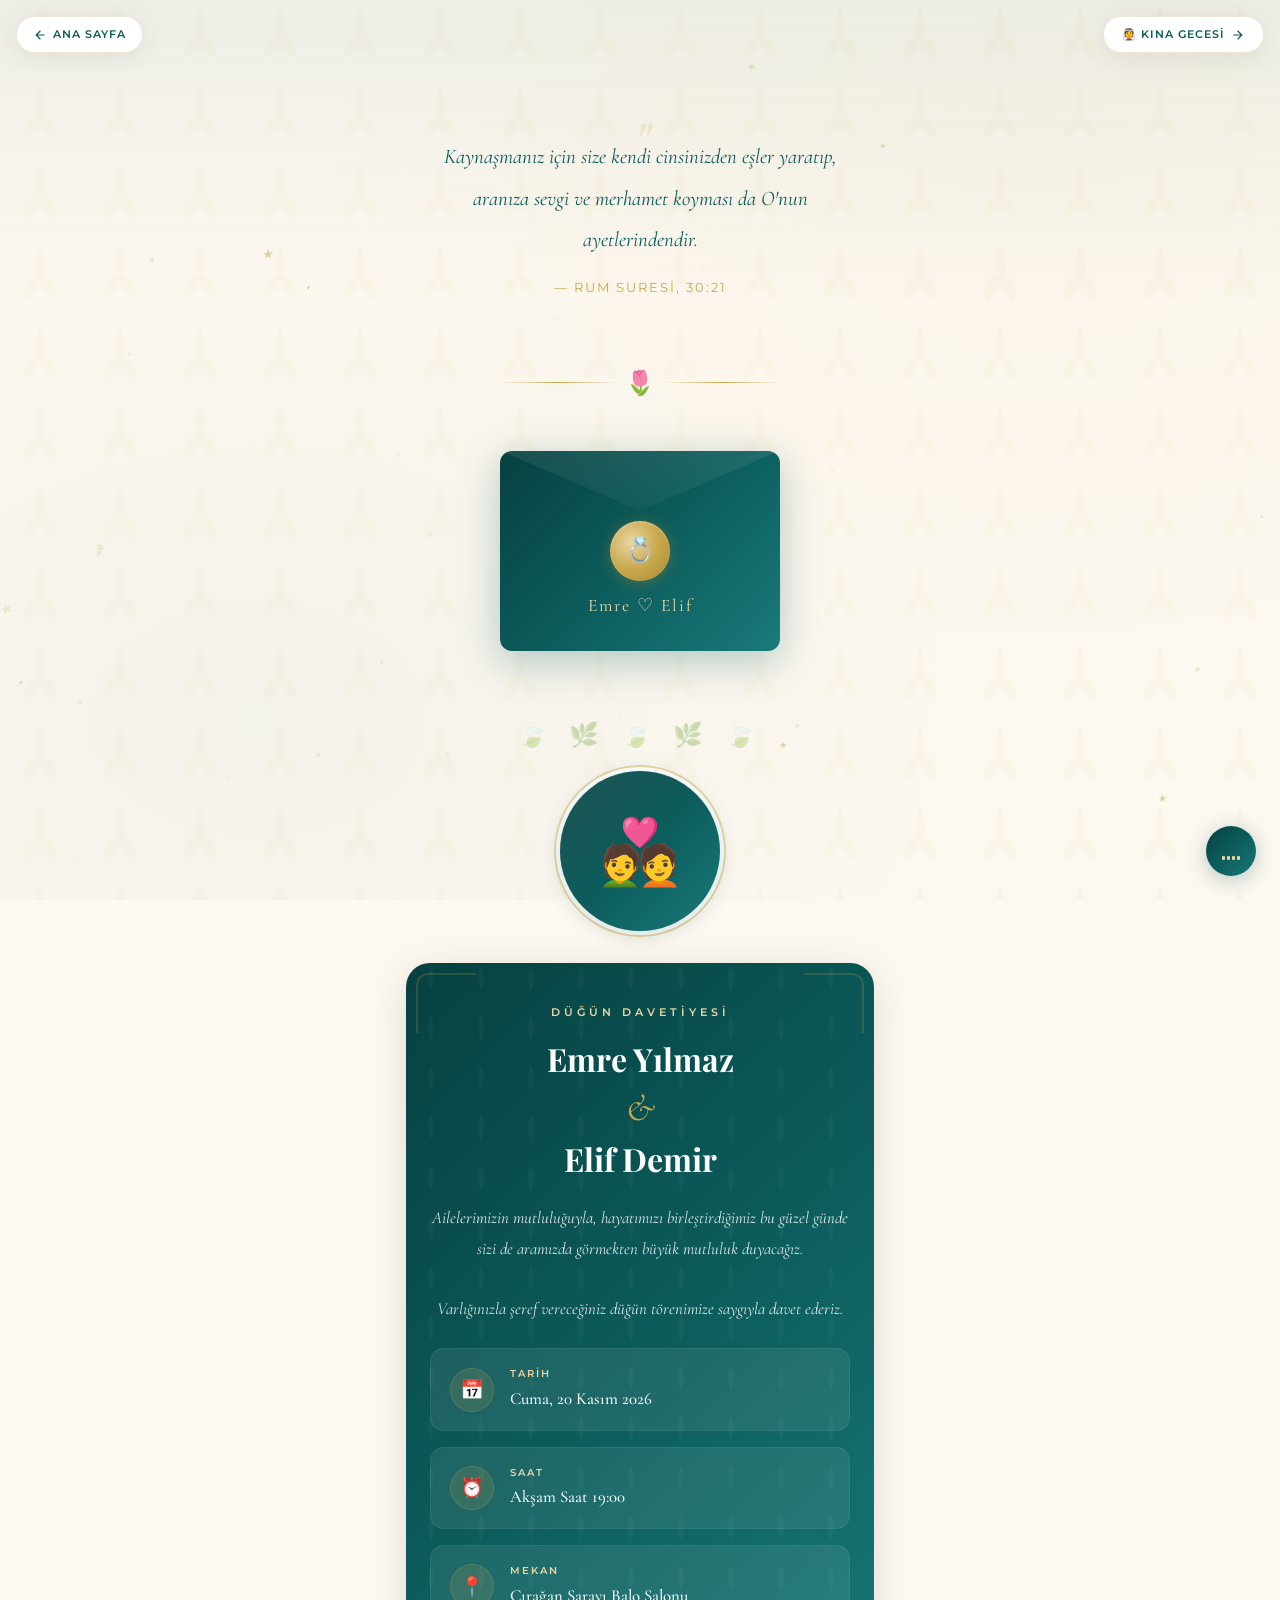
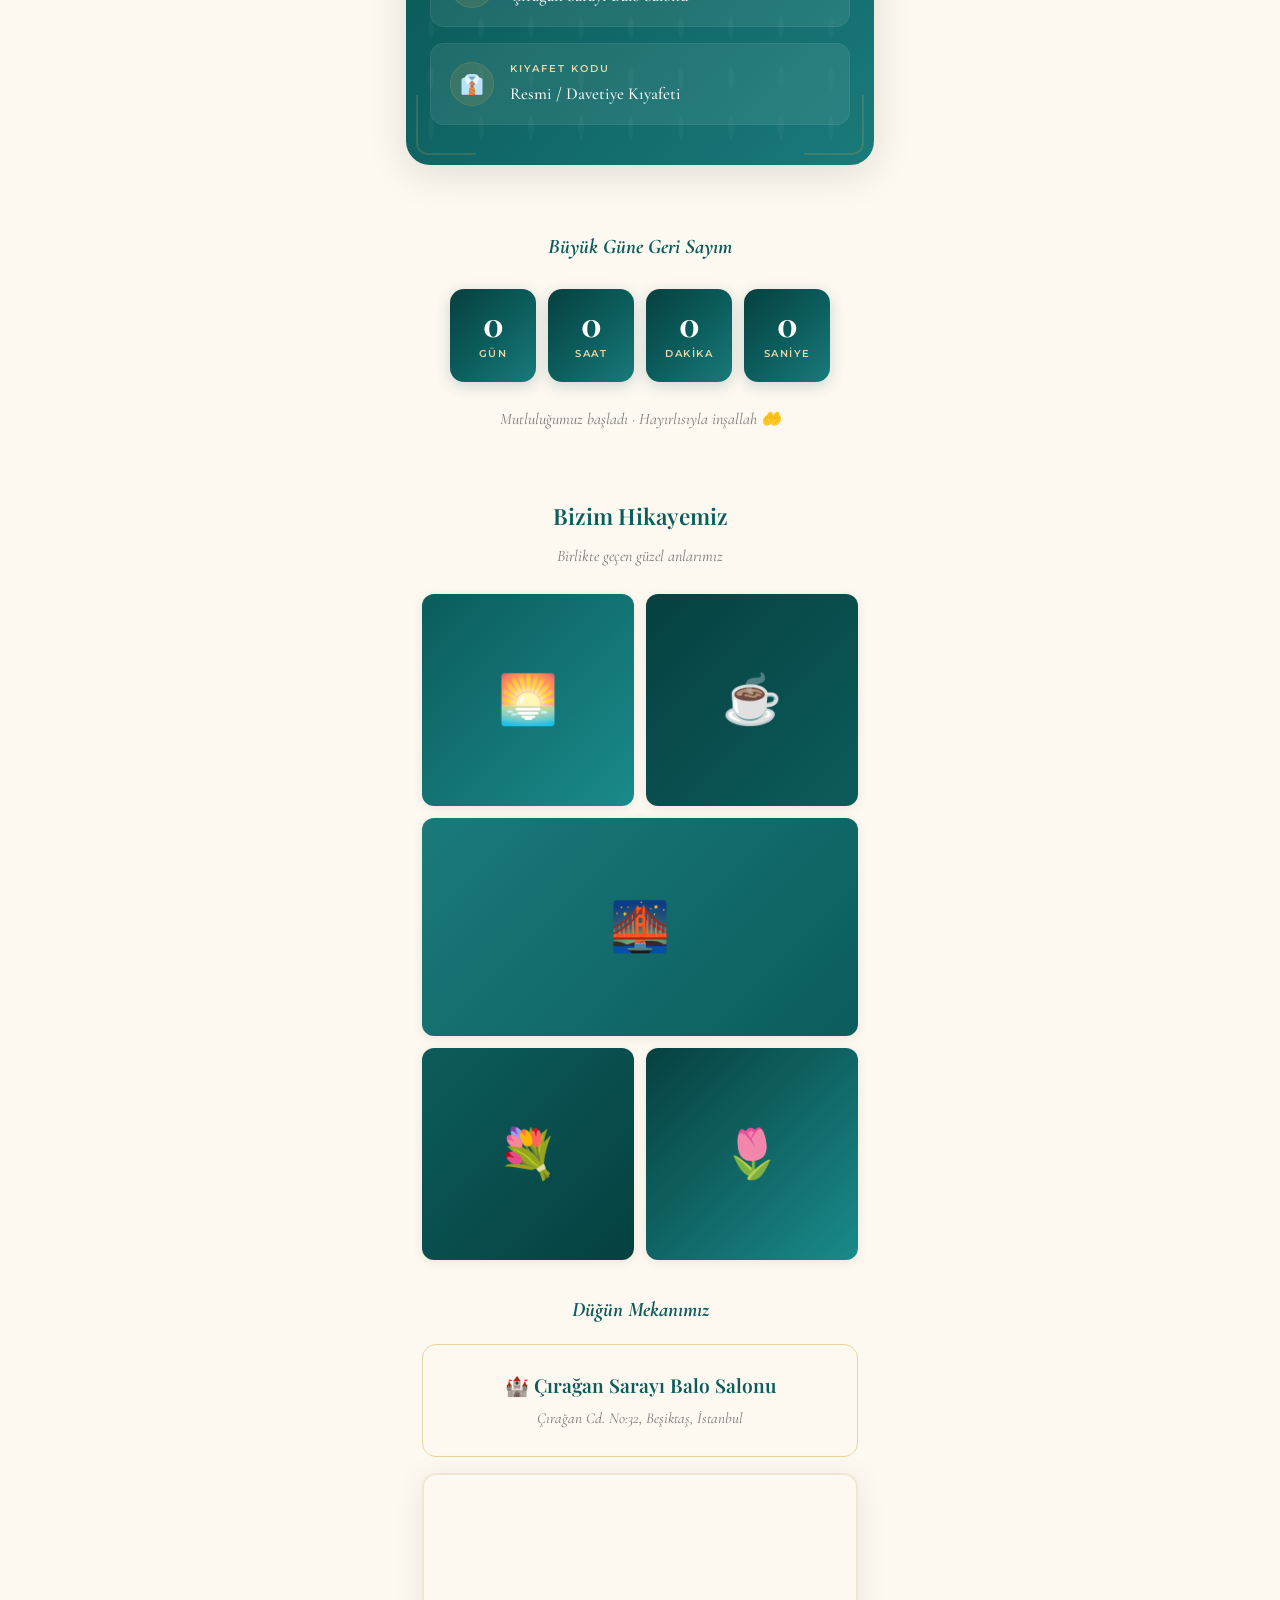
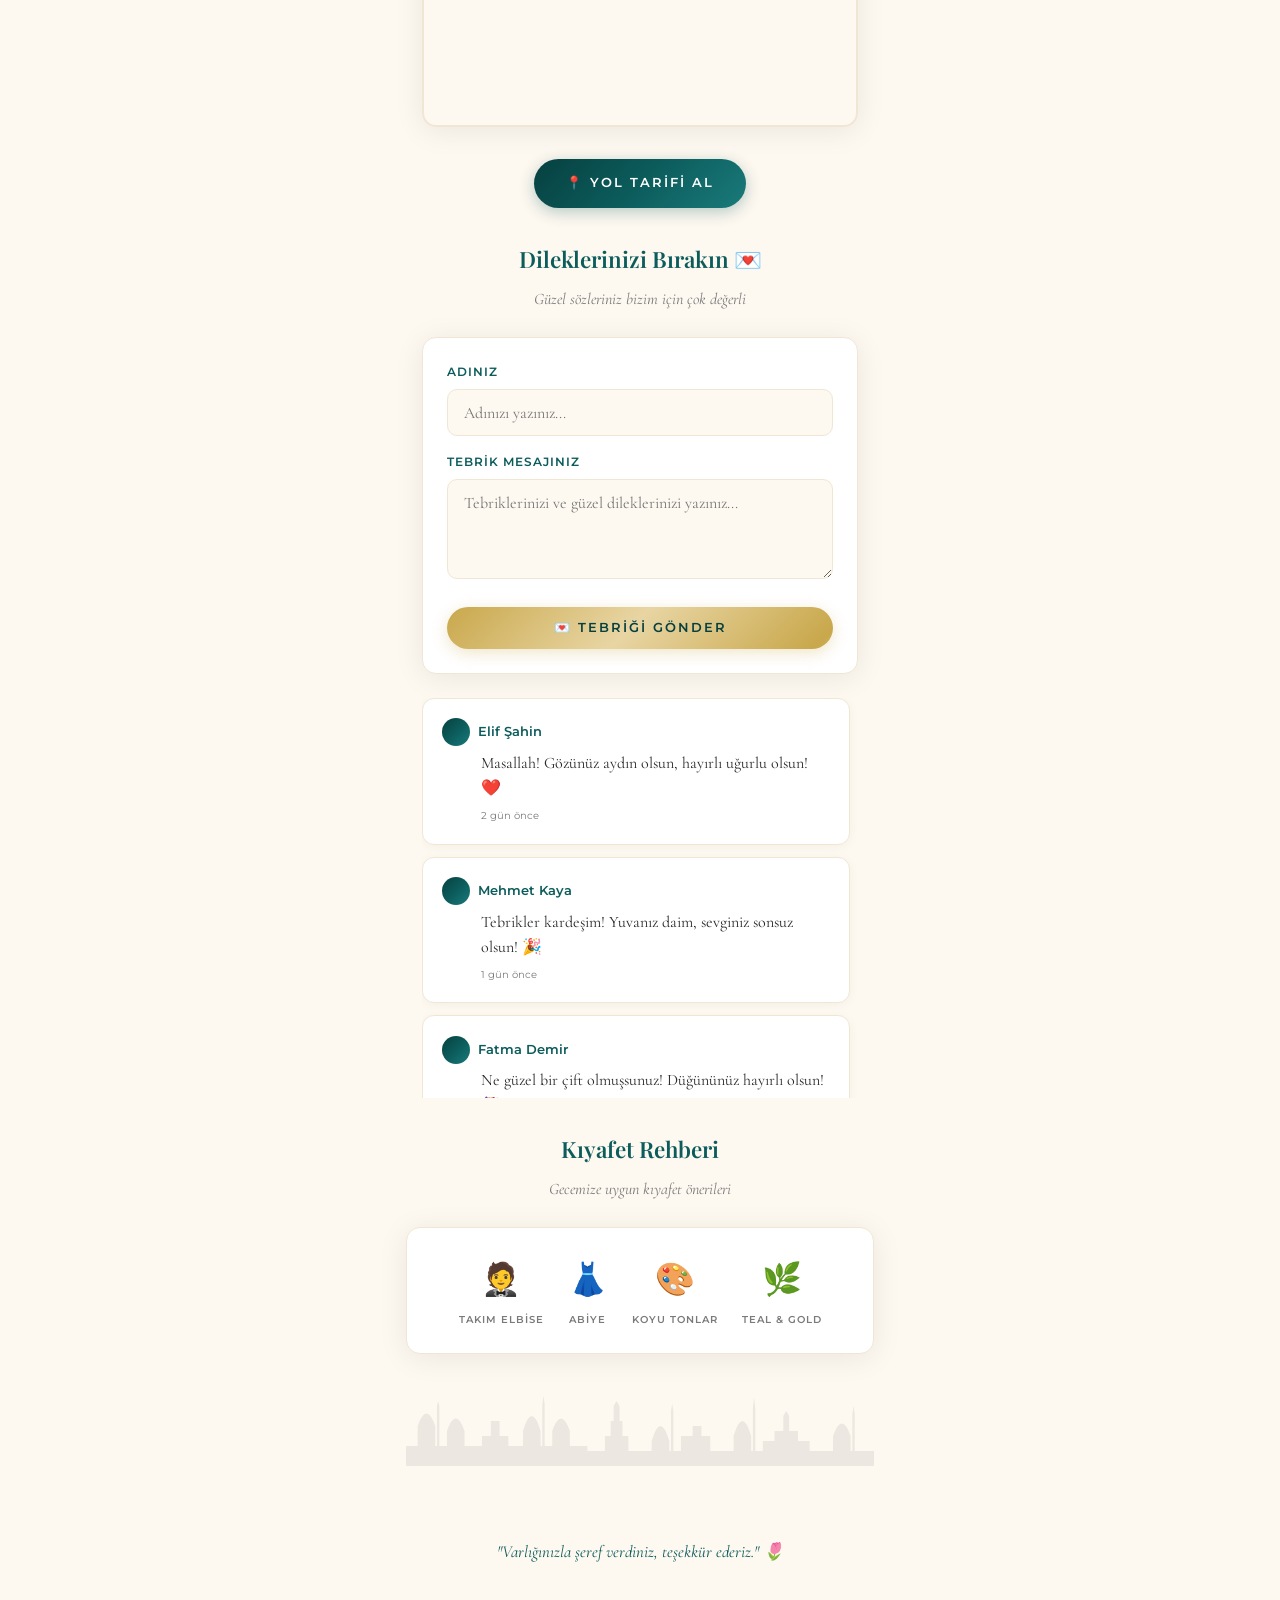
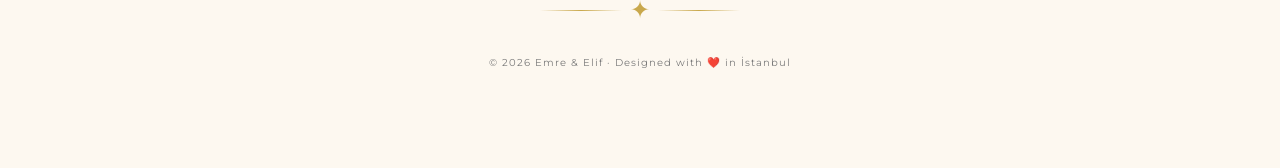
==== commit 9ba74e98: "✨ Polish: instant audio synthesis, heart badge layout, section visibility & cross-navigation switche" ====
--- a/damat.html
+++ b/damat.html
@@ -163,6 +163,12 @@
     Ana Sayfa
   </a>
 
+  <!-- Switch to Bride Invitation -->
+  <a href="gelin.html" class="nav-switch" title="Kına Gecesi Davetiyesi">
+    👰 Kına Gecesi
+    <svg width="14" height="14" viewBox="0 0 24 24" fill="currentColor"><path d="M4 11h12.17l-5.59-5.59L12 4l8 8-8 8-1.41-1.41L16.17 13H4v-2z"/></svg>
+  </a>
+
   <!-- Main Content -->
   <div class="page-wrapper invitation-backdrop" style="background:transparent;">
     <div class="card-container" style="padding-top: 4rem;">
--- a/style.css
+++ b/style.css
@@ -209,16 +209,17 @@
 }
 
 .landing-card {
-  background: rgba(255, 255, 255, 0.97);
+  background: rgba(255, 255, 255, 0.98);
   border-radius: var(--border-radius);
   box-shadow: var(--shadow-card), var(--shadow-glow);
-  padding: 3rem 2rem 2.5rem;
+  padding: 3.5rem 2rem 2.5rem;
   max-width: 520px;
   width: 100%;
   text-align: center;
   position: relative;
-  overflow: hidden;
+  overflow: visible;
   backdrop-filter: blur(10px);
+  margin-top: 40px;
 }
 
 .landing-card::before {
@@ -242,10 +243,10 @@
   display: flex;
   align-items: center;
   justify-content: center;
-  margin: -60px auto 1.5rem;
-  box-shadow: 0 4px 20px rgba(var(--primary-rgb), 0.3);
-  position: relative;
-  z-index: 3;
+  margin: -75px auto 1.5rem;
+  box-shadow: 0 4px 25px rgba(var(--primary-rgb), 0.4), 0 0 0 5px #ffffff, 0 0 0 7px var(--gold-light);
+  position: relative;
+  z-index: 5;
   animation: pulse-glow 2s ease-in-out infinite;
 }
 
@@ -454,14 +455,19 @@
 /* ===== Invitation Page Sections ===== */
 .section {
   margin-bottom: 2rem;
-  opacity: 0;
-  transform: translateY(30px);
-  transition: var(--transition-slow);
-}
-
-.section.revealed {
   opacity: 1;
   transform: translateY(0);
+  transition: opacity 0.6s cubic-bezier(0.25, 0.46, 0.45, 0.94), transform 0.6s cubic-bezier(0.25, 0.46, 0.45, 0.94);
+}
+
+body.has-scroll-anim .section:not(.revealed) {
+  opacity: 0.15;
+  transform: translateY(20px);
+}
+
+.section.revealed {
+  opacity: 1 !important;
+  transform: translateY(0) !important;
 }
 
 /* Hero Quote */
@@ -580,6 +586,7 @@
   position: relative;
   overflow: hidden;
   box-shadow: var(--shadow-card);
+  color: #ffffff;
 }
 
 .invitation-card::before {
@@ -735,6 +742,8 @@
 .countdown-section {
   text-align: center;
   padding: 2rem 1rem;
+  position: relative;
+  z-index: 2;
 }
 
 .countdown-title {
@@ -1473,6 +1482,35 @@
   box-shadow: 0 4px 20px rgba(0,0,0,0.12);
 }
 
+.nav-switch {
+  position: fixed;
+  top: 1rem;
+  right: 1rem;
+  z-index: 100;
+  background: white;
+  border-radius: 50px;
+  padding: 0.5rem 1.1rem;
+  box-shadow: var(--shadow-soft);
+  border: 1px solid var(--cream-dark);
+  font-family: 'Montserrat', sans-serif;
+  font-size: 0.7rem;
+  font-weight: 600;
+  letter-spacing: 1px;
+  text-transform: uppercase;
+  color: var(--primary);
+  display: flex;
+  align-items: center;
+  gap: 0.4rem;
+  transition: var(--transition);
+  text-decoration: none;
+}
+
+.nav-switch:hover {
+  transform: translateY(-2px);
+  box-shadow: 0 4px 20px rgba(0,0,0,0.12);
+  border-color: var(--gold);
+}
+
 /* ===== Animations ===== */
 @keyframes fade-in-up {
   from {
@@ -1502,22 +1540,22 @@
 }
 
 .animate-fade-in-up {
-  animation: fade-in-up 0.8s ease-out forwards;
+  animation: fade-in-up 0.8s ease-out both;
 }
 
 .animate-fade-in {
-  animation: fade-in 1s ease-out forwards;
+  animation: fade-in 1s ease-out both;
 }
 
 .animate-scale-in {
-  animation: scale-in 0.6s ease-out forwards;
-}
-
-.delay-1 { animation-delay: 0.2s; opacity: 0; }
-.delay-2 { animation-delay: 0.4s; opacity: 0; }
-.delay-3 { animation-delay: 0.6s; opacity: 0; }
-.delay-4 { animation-delay: 0.8s; opacity: 0; }
-.delay-5 { animation-delay: 1s; opacity: 0; }
+  animation: scale-in 0.6s ease-out both;
+}
+
+.delay-1 { animation-delay: 0.2s; animation-fill-mode: both; }
+.delay-2 { animation-delay: 0.4s; animation-fill-mode: both; }
+.delay-3 { animation-delay: 0.6s; animation-fill-mode: both; }
+.delay-4 { animation-delay: 0.8s; animation-fill-mode: both; }
+.delay-5 { animation-delay: 1s; animation-fill-mode: both; }
 
 /* ===== Responsive ===== */
 @media (max-width: 540px) {
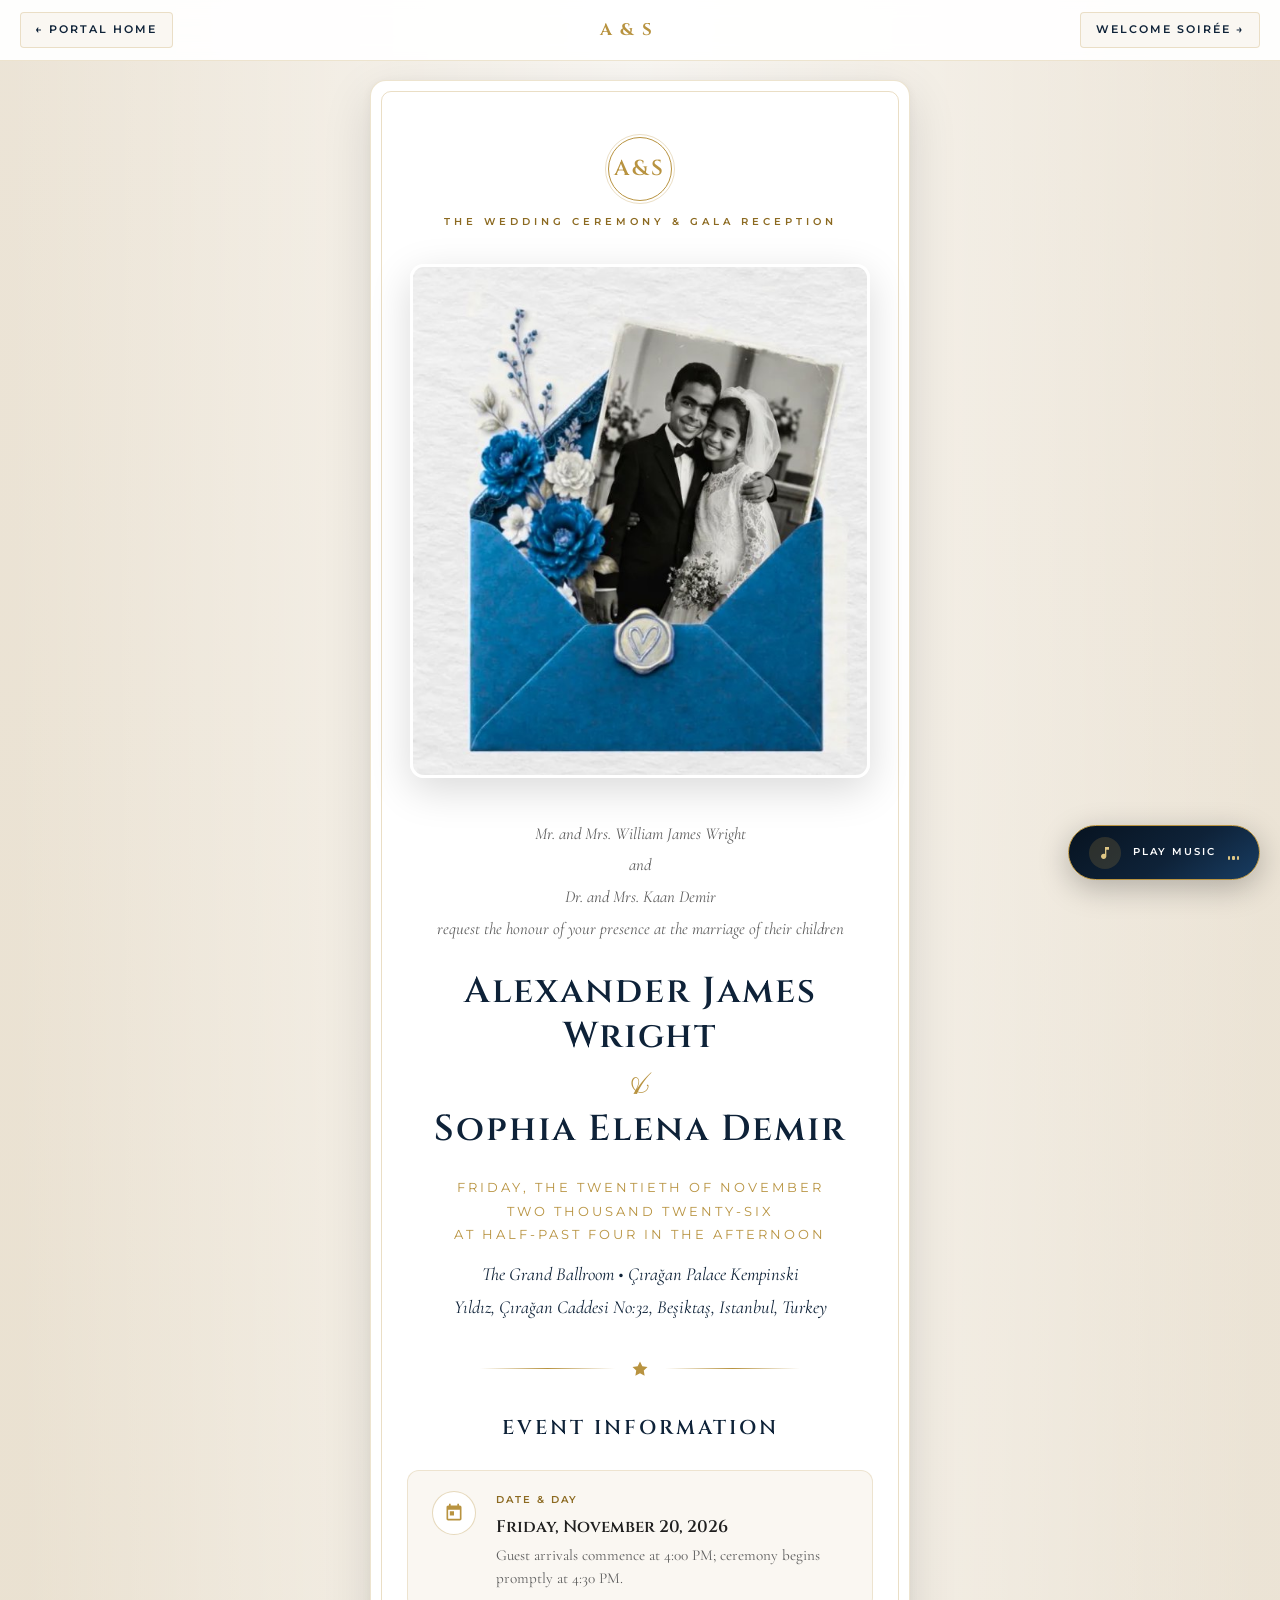
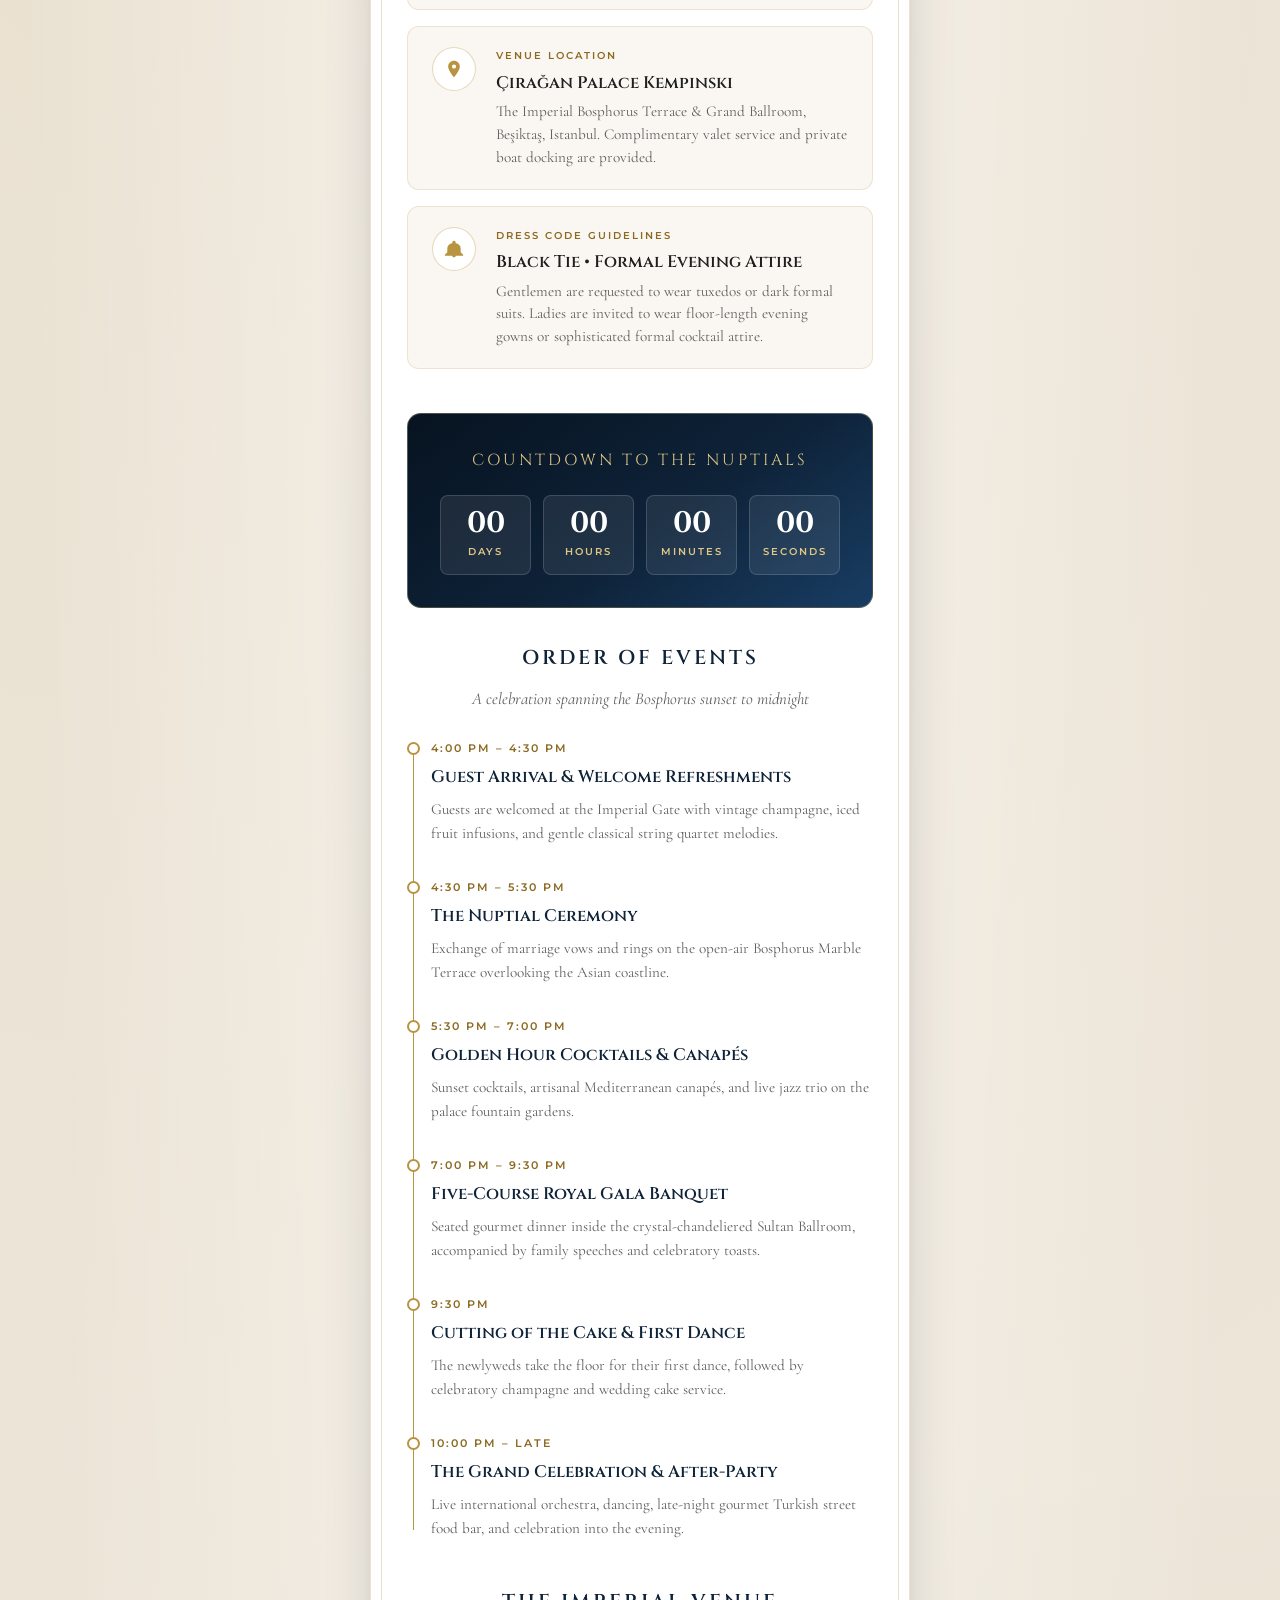
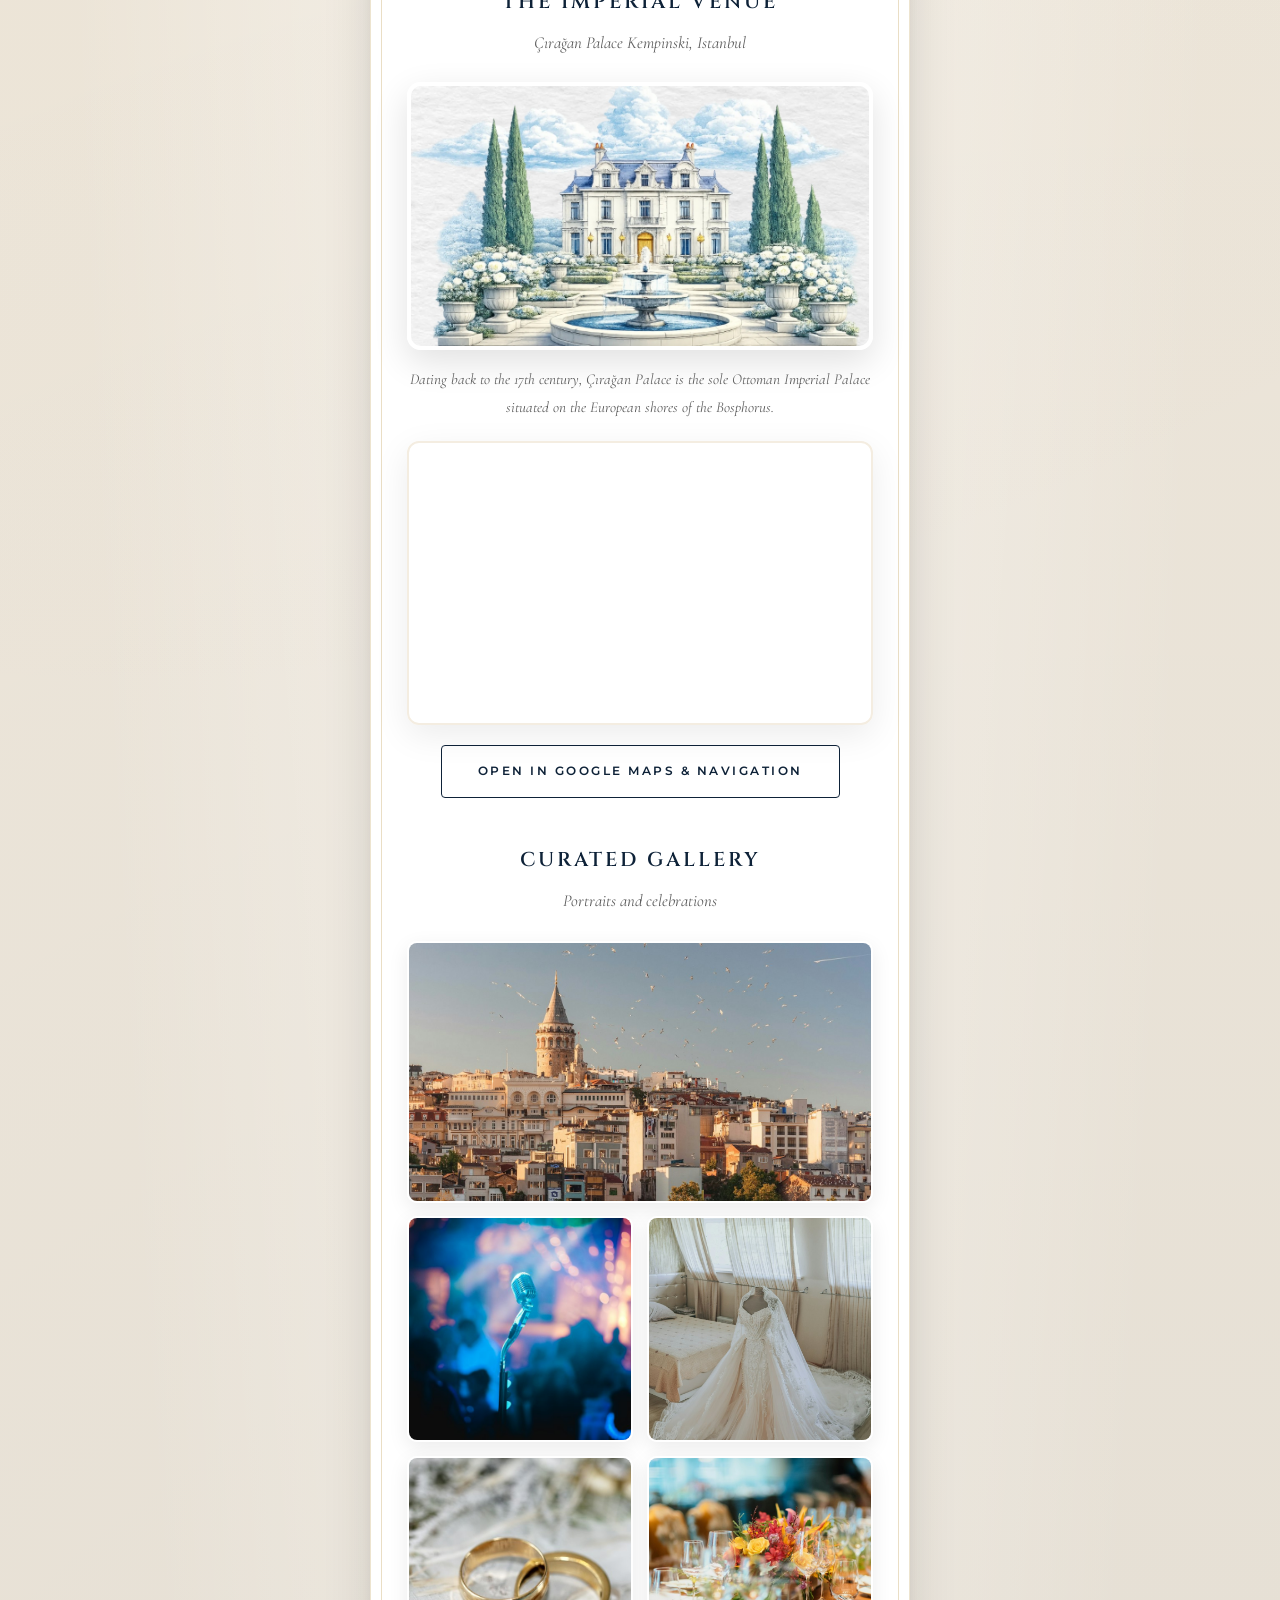
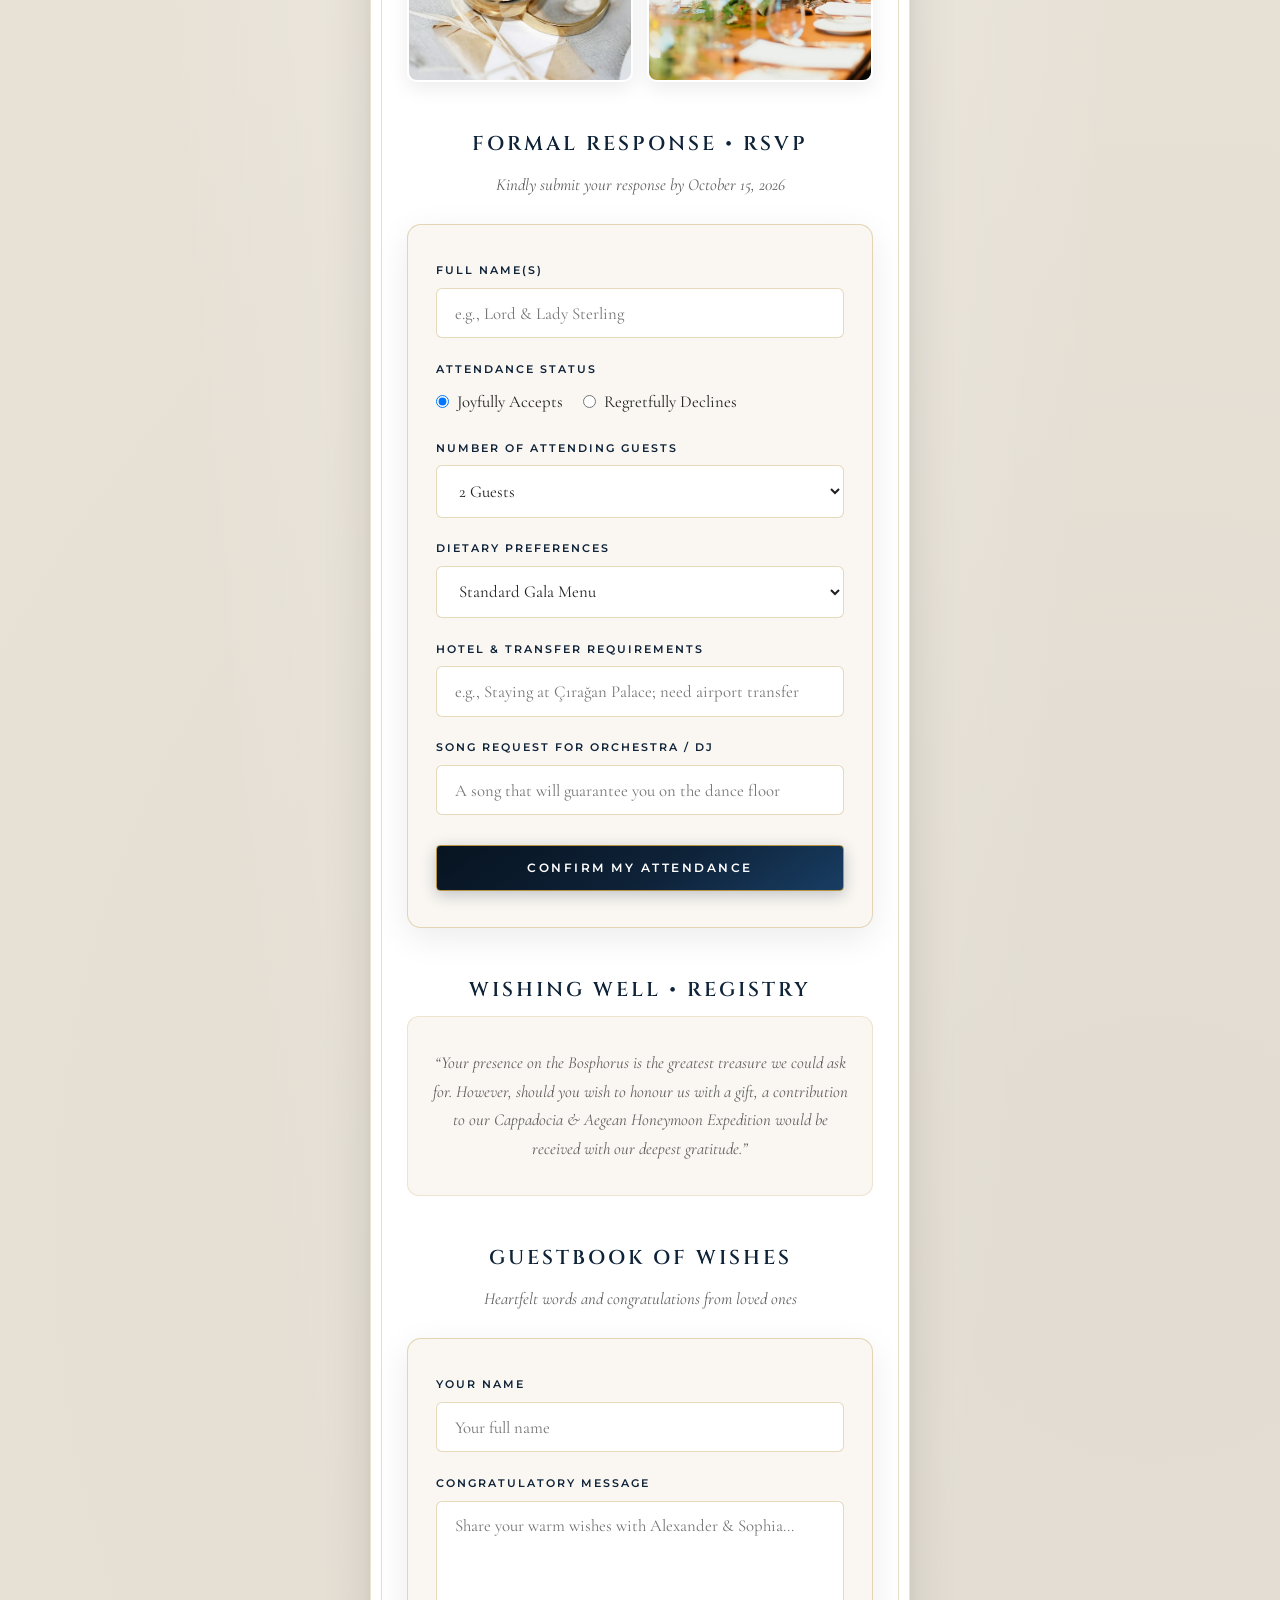
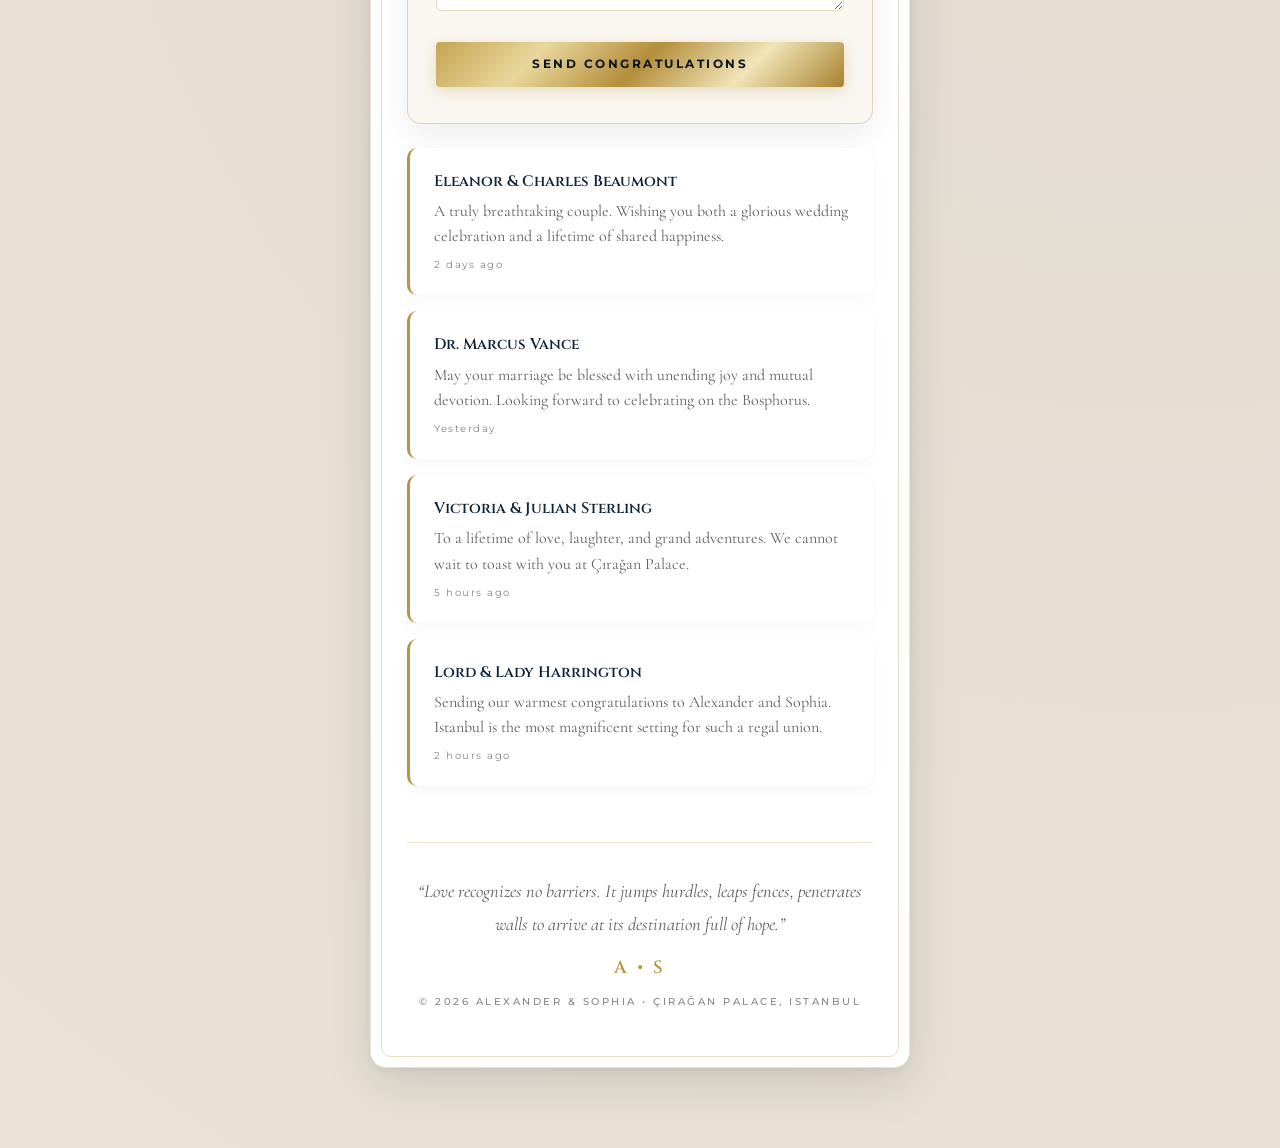
==== commit 6420260c: "👑 Luxury Redesign: English typography, user uploaded envelope & palace art, editorial photography, C" ====
--- a/damat.html
+++ b/damat.html
@@ -1,457 +1,363 @@
 <!DOCTYPE html>
-<html lang="tr" data-theme="groom">
+<html lang="en" data-theme="navy">
 <head>
   <meta charset="UTF-8">
   <meta name="viewport" content="width=device-width, initial-scale=1.0">
-  <meta name="description" content="Emre & Elif Düğün Töreni Davetiyesi - 20 Kasım 2026">
-  <title>Emre & Elif — Düğün Töreni 🤵</title>
-  <link rel="icon" href="data:image/svg+xml,<svg xmlns='http://www.w3.org/2000/svg' viewBox='0 0 100 100'><text y='.9em' font-size='90'>🤵</text></svg>">
+  <meta name="description" content="Formal Wedding Ceremony &amp; Gala Reception Invitation for Alexander &amp; Sophia at Çırağan Palace Kempinski, Istanbul.">
+  <title>The Wedding Ceremony &amp; Gala Reception — Alexander &amp; Sophia</title>
   <link rel="stylesheet" href="style.css">
-
-  <style>
-    /* Groom page specific */
-    .paper-texture {
-      position: fixed;
-      top: 0; left: 0; right: 0; bottom: 0;
-      background-color: #fdf8f0;
-      background-image:
-        radial-gradient(ellipse at 20% 80%, rgba(12,92,92,0.04) 0%, transparent 50%),
-        radial-gradient(ellipse at 80% 20%, rgba(201,168,76,0.04) 0%, transparent 50%);
-      z-index: 0;
-    }
-
-    .page-header-gradient {
-      position: absolute;
-      top: 0; left: 0; right: 0;
-      height: 300px;
-      background: linear-gradient(180deg, rgba(12,92,92,0.06) 0%, transparent 100%);
-      pointer-events: none;
-      z-index: 1;
-    }
-
-    /* Photo placeholder */
-    .couple-photo {
-      width: 160px;
-      height: 160px;
-      border-radius: 50%;
-      margin: 0 auto 1.5rem;
-      background: var(--primary-gradient);
-      display: flex;
-      align-items: center;
-      justify-content: center;
-      font-size: 4rem;
-      box-shadow: 0 4px 20px rgba(12,92,92,0.2), 0 0 0 4px white, 0 0 0 6px var(--gold-light);
-      position: relative;
-      overflow: hidden;
-    }
-
-    .couple-photo::after {
-      content: '';
-      position: absolute;
-      top: 0; left: 0; right: 0; bottom: 0;
-      background: linear-gradient(135deg, rgba(255,255,255,0.1) 0%, transparent 50%);
-      border-radius: 50%;
-    }
-
-    /* Decorative leaf garland */
-    .garland {
-      text-align: center;
-      font-size: 1.5rem;
-      letter-spacing: 8px;
-      opacity: 0.3;
-      margin: 1rem 0;
-    }
-
-    /* Venue card enhancement */
-    .venue-highlight {
-      background: var(--cream);
-      border: 1.5px solid var(--gold-light);
-      border-radius: var(--border-radius-sm);
-      padding: 1.5rem;
-      text-align: center;
-      margin-top: 1rem;
-    }
-
-    .venue-name {
-      font-family: 'Playfair Display', serif;
-      font-size: 1.2rem;
-      font-weight: 600;
-      color: var(--primary);
-      margin-bottom: 0.3rem;
-    }
-
-    .venue-address {
-      font-family: 'Cormorant Garamond', serif;
-      font-size: 0.95rem;
-      color: var(--text-muted);
-      font-style: italic;
-    }
-
-    /* Dress code section */
-    .dress-code {
-      display: flex;
-      align-items: center;
-      justify-content: center;
-      gap: 1.5rem;
-      padding: 1.5rem;
-      background: white;
-      border-radius: var(--border-radius-sm);
-      box-shadow: var(--shadow-soft);
-      border: 1px solid var(--cream-dark);
-    }
-
-    .dress-code-item {
-      text-align: center;
-    }
-
-    .dress-code-item .icon {
-      font-size: 2rem;
-      margin-bottom: 0.3rem;
-    }
-
-    .dress-code-item .label {
-      font-family: 'Montserrat', sans-serif;
-      font-size: 0.65rem;
-      font-weight: 600;
-      letter-spacing: 1px;
-      text-transform: uppercase;
-      color: var(--text-muted);
-    }
-
-    /* Success notification */
-    .toast {
-      position: fixed;
-      bottom: 5rem;
-      left: 50%;
-      transform: translateX(-50%) translateY(100px);
-      background: var(--primary);
-      color: white;
-      padding: 0.8rem 1.5rem;
-      border-radius: 50px;
-      font-family: 'Montserrat', sans-serif;
-      font-size: 0.8rem;
-      font-weight: 500;
-      box-shadow: 0 4px 20px rgba(0,0,0,0.2);
-      z-index: 200;
-      opacity: 0;
-      transition: all 0.5s ease;
-    }
-    .toast.show {
-      transform: translateX(-50%) translateY(0);
-      opacity: 1;
-    }
-  </style>
 </head>
-<body data-page="groom">
-  <!-- Loading Screen -->
-  <div class="loading-screen" style="background: #fdf8f0;">
-    <div class="loading-icon">🤵</div>
-    <div class="loading-text">Düğün Davetiyesi Yükleniyor...</div>
-  </div>
-
-  <!-- Particles -->
-  <canvas id="particles-canvas"></canvas>
-
-  <!-- Background -->
-  <div class="paper-texture"></div>
-  <div class="page-header-gradient"></div>
-  <div class="ottoman-pattern"></div>
-
-  <!-- Navigation Back -->
-  <a href="index.html" class="nav-back">
-    <svg width="14" height="14" viewBox="0 0 24 24" fill="currentColor"><path d="M20 11H7.83l5.59-5.59L12 4l-8 8 8 8 1.41-1.41L7.83 13H20v-2z"/></svg>
-    Ana Sayfa
-  </a>
-
-  <!-- Switch to Bride Invitation -->
-  <a href="gelin.html" class="nav-switch" title="Kına Gecesi Davetiyesi">
-    👰 Kına Gecesi
-    <svg width="14" height="14" viewBox="0 0 24 24" fill="currentColor"><path d="M4 11h12.17l-5.59-5.59L12 4l8 8-8 8-1.41-1.41L16.17 13H4v-2z"/></svg>
-  </a>
-
-  <!-- Main Content -->
-  <div class="page-wrapper invitation-backdrop" style="background:transparent;">
-    <div class="card-container" style="padding-top: 4rem;">
-
-      <!-- Section 1: Quote -->
-      <div class="section" style="opacity:1; transform:none;">
-        <div class="hero-quote">
-          <p class="quote-text">
-            Kaynaşmanız için size kendi cinsinizden eşler yaratıp, aranıza sevgi ve merhamet koyması da O'nun ayetlerindendir.
+<body>
+
+  <!-- Top Floating Navigation -->
+  <header class="top-nav-bar">
+    <a href="index.html" class="nav-link-btn">&larr; Portal Home</a>
+    <div class="nav-monogram">A &amp; S</div>
+    <a href="gelin.html" class="nav-link-btn">Welcome Soirée &rarr;</a>
+  </header>
+
+  <!-- Page Container -->
+  <main class="page-container" style="padding-top: 5rem;">
+
+    <!-- Main Invitation Stationery Sheet -->
+    <article class="invitation-sheet">
+
+      <!-- Monogram Crest -->
+      <div class="monogram-crest">
+        <div class="crest-symbol">
+          <span class="crest-letters">A&amp;S</span>
+        </div>
+        <div class="crest-subtitle">The Wedding Ceremony &amp; Gala Reception</div>
+      </div>
+
+      <!-- Formal Envelope Hero (The User's Real Uploaded Asset) -->
+      <div class="envelope-hero">
+        <div class="envelope-image-frame">
+          <img src="assets/envelope-blue.jpg" alt="Formal Wedding Invitation Envelope with Couple Photograph and Wax Seal">
+        </div>
+      </div>
+
+      <!-- Formal Wedding Invitation Announcement -->
+      <header class="invitation-header">
+        <p class="invitation-intro">
+          Mr. and Mrs. William James Wright<br>
+          and<br>
+          Dr. and Mrs. Kaan Demir<br>
+          request the honour of your presence at the marriage of their children
+        </p>
+
+        <h1 class="couple-title">
+          Alexander James Wright
+          <span class="ampersand">&amp;</span>
+          Sophia Elena Demir
+        </h1>
+
+        <p class="font-sans text-gold" style="font-size: 0.8rem; letter-spacing: 3px; margin: 1.5rem 0 0.5rem;">
+          Friday, The Twentieth of November<br>
+          Two Thousand Twenty-Six<br>
+          at Half-Past Four in the Afternoon
+        </p>
+
+        <p class="font-serif" style="font-size: 1.15rem; font-style: italic; color: var(--navy-primary); margin-top: 0.75rem;">
+          The Grand Ballroom &bull; Çırağan Palace Kempinski<br>
+          Yıldız, Çırağan Caddesi No:32, Beşiktaş, Istanbul, Turkey
+        </p>
+      </header>
+
+      <!-- Luxury Divider -->
+      <div class="luxury-divider">
+        <svg viewBox="0 0 24 24"><path d="M12 2L15.09 8.26L22 9.27L17 14.14L18.18 21.02L12 17.77L5.82 21.02L7 14.14L2 9.27L8.91 8.26L12 2Z"/></svg>
+      </div>
+
+      <!-- Essential Event Details -->
+      <div class="section-block">
+        <h2 class="section-title">Event Information</h2>
+        <div class="details-grid">
+          
+          <div class="detail-card">
+            <div class="detail-icon-box">
+              <svg viewBox="0 0 24 24"><path d="M19 3h-1V1h-2v2H8V1H6v2H5c-1.11 0-1.99.9-1.99 2L3 19c0 1.1.89 2 2 2h14c1.1 0 2-.9 2-2V5c0-1.1-.9-2-2-2zm0 16H5V8h14v11zM7 10h5v5H7z"/></svg>
+            </div>
+            <div class="detail-content">
+              <div class="detail-label">Date &amp; Day</div>
+              <div class="detail-value">Friday, November 20, 2026</div>
+              <div class="detail-desc">Guest arrivals commence at 4:00 PM; ceremony begins promptly at 4:30 PM.</div>
+            </div>
+          </div>
+
+          <div class="detail-card">
+            <div class="detail-icon-box">
+              <svg viewBox="0 0 24 24"><path d="M12 2C8.13 2 5 5.13 5 9c0 5.25 7 13 7 13s7-7.75 7-13c0-3.87-3.13-7-7-7zm0 9.5c-1.38 0-2.5-1.12-2.5-2.5s1.12-2.5 2.5-2.5 2.5 1.12 2.5 2.5-1.12 2.5-2.5 2.5z"/></svg>
+            </div>
+            <div class="detail-content">
+              <div class="detail-label">Venue Location</div>
+              <div class="detail-value">Çırağan Palace Kempinski</div>
+              <div class="detail-desc">The Imperial Bosphorus Terrace &amp; Grand Ballroom, Beşiktaş, Istanbul. Complimentary valet service and private boat docking are provided.</div>
+            </div>
+          </div>
+
+          <div class="detail-card">
+            <div class="detail-icon-box">
+              <svg viewBox="0 0 24 24"><path d="M12 2c1.1 0 2 .9 2 2v1.07C17.61 5.57 20 8.01 20 11v5l3 3v1H1v-1l3-3v-5c0-2.99 2.39-5.43 6-5.93V4c0-1.1.9-2 2-2zm0 20c1.1 0 2-.9 2-2h-4c0 1.1.9 2 2 2z"/></svg>
+            </div>
+            <div class="detail-content">
+              <div class="detail-label">Dress Code Guidelines</div>
+              <div class="detail-value">Black Tie &bull; Formal Evening Attire</div>
+              <div class="detail-desc">Gentlemen are requested to wear tuxedos or dark formal suits. Ladies are invited to wear floor-length evening gowns or sophisticated formal cocktail attire.</div>
+            </div>
+          </div>
+
+        </div>
+      </div>
+
+      <!-- Live Countdown -->
+      <div class="countdown-box" data-countdown="2026-11-20T16:30:00">
+        <div class="countdown-heading">Countdown to the Nuptials</div>
+        <div class="countdown-numbers">
+          <div class="countdown-item">
+            <div class="countdown-digit" id="count-days">00</div>
+            <div class="countdown-unit">Days</div>
+          </div>
+          <div class="countdown-item">
+            <div class="countdown-digit" id="count-hours">00</div>
+            <div class="countdown-unit">Hours</div>
+          </div>
+          <div class="countdown-item">
+            <div class="countdown-digit" id="count-minutes">00</div>
+            <div class="countdown-unit">Minutes</div>
+          </div>
+          <div class="countdown-item">
+            <div class="countdown-digit" id="count-seconds">00</div>
+            <div class="countdown-unit">Seconds</div>
+          </div>
+        </div>
+      </div>
+
+      <!-- Detailed Order of Events / Schedule -->
+      <div class="section-block">
+        <h2 class="section-title">Order of Events</h2>
+        <p class="section-subtitle">A celebration spanning the Bosphorus sunset to midnight</p>
+
+        <div class="timeline-list">
+          
+          <div class="timeline-row">
+            <div class="timeline-node"></div>
+            <div class="timeline-time-badge">4:00 PM &ndash; 4:30 PM</div>
+            <div class="timeline-title-text">Guest Arrival &amp; Welcome Refreshments</div>
+            <div class="timeline-desc-text">Guests are welcomed at the Imperial Gate with vintage champagne, iced fruit infusions, and gentle classical string quartet melodies.</div>
+          </div>
+
+          <div class="timeline-row">
+            <div class="timeline-node"></div>
+            <div class="timeline-time-badge">4:30 PM &ndash; 5:30 PM</div>
+            <div class="timeline-title-text">The Nuptial Ceremony</div>
+            <div class="timeline-desc-text">Exchange of marriage vows and rings on the open-air Bosphorus Marble Terrace overlooking the Asian coastline.</div>
+          </div>
+
+          <div class="timeline-row">
+            <div class="timeline-node"></div>
+            <div class="timeline-time-badge">5:30 PM &ndash; 7:00 PM</div>
+            <div class="timeline-title-text">Golden Hour Cocktails &amp; Canapés</div>
+            <div class="timeline-desc-text">Sunset cocktails, artisanal Mediterranean canapés, and live jazz trio on the palace fountain gardens.</div>
+          </div>
+
+          <div class="timeline-row">
+            <div class="timeline-node"></div>
+            <div class="timeline-time-badge">7:00 PM &ndash; 9:30 PM</div>
+            <div class="timeline-title-text">Five-Course Royal Gala Banquet</div>
+            <div class="timeline-desc-text">Seated gourmet dinner inside the crystal-chandeliered Sultan Ballroom, accompanied by family speeches and celebratory toasts.</div>
+          </div>
+
+          <div class="timeline-row">
+            <div class="timeline-node"></div>
+            <div class="timeline-time-badge">9:30 PM</div>
+            <div class="timeline-title-text">Cutting of the Cake &amp; First Dance</div>
+            <div class="timeline-desc-text">The newlyweds take the floor for their first dance, followed by celebratory champagne and wedding cake service.</div>
+          </div>
+
+          <div class="timeline-row">
+            <div class="timeline-node"></div>
+            <div class="timeline-time-badge">10:00 PM &ndash; Late</div>
+            <div class="timeline-title-text">The Grand Celebration &amp; After-Party</div>
+            <div class="timeline-desc-text">Live international orchestra, dancing, late-night gourmet Turkish street food bar, and celebration into the evening.</div>
+          </div>
+
+        </div>
+      </div>
+
+      <!-- The Grand Palace Venue Artwork Section -->
+      <div class="section-block">
+        <h2 class="section-title">The Imperial Venue</h2>
+        <p class="section-subtitle">Çırağan Palace Kempinski, Istanbul</p>
+
+        <div class="artwork-frame">
+          <img src="assets/palace-venue.jpg" alt="Çırağan Palace Imperial Architecture &amp; Fountain Terrace">
+        </div>
+        <p class="artwork-caption">
+          Dating back to the 17th century, Çırağan Palace is the sole Ottoman Imperial Palace situated on the European shores of the Bosphorus.
+        </p>
+
+        <div class="map-frame">
+          <iframe
+            src="https://www.google.com/maps/embed?pb=!1m18!1m12!1m3!1d3009.1!2d29.0224!3d41.0464!2m3!1f0!2f0!3f0!3m2!1i1024!2i768!4f13.1!3m3!1m2!1s0x14cab76d3a0b8e25%3A0x45e4d0c3e0c4f0a0!2s%C3%87%C4%B1ra%C4%9Fan%20Palace%20Kempinski%20Istanbul!5e0!3m2!1sen!2str"
+            allowfullscreen
+            loading="lazy">
+          </iframe>
+        </div>
+
+        <div style="text-align: center; margin-top: 1rem;">
+          <a href="https://maps.google.com/?q=Ciragan+Palace+Kempinski+Istanbul" target="_blank" class="btn-luxury btn-outline">
+            Open in Google Maps &amp; Navigation
+          </a>
+        </div>
+      </div>
+
+      <!-- Editorial Photo Gallery -->
+      <div class="section-block">
+        <h2 class="section-title">Curated Gallery</h2>
+        <p class="section-subtitle">Portraits and celebrations</p>
+
+        <div class="gallery-collection">
+          <div class="gallery-photo-item span-two">
+            <img src="assets/bosphorus-sunset.jpg" alt="Istanbul Bosphorus Sunset Panorama">
+          </div>
+          <div class="gallery-photo-item">
+            <img src="assets/groom-portrait.jpg" alt="Alexander in Formal Tuxedo">
+          </div>
+          <div class="gallery-photo-item">
+            <img src="assets/bride-portrait.jpg" alt="Sophia in Bridal Gown">
+          </div>
+          <div class="gallery-photo-item">
+            <img src="assets/wedding-rings.jpg" alt="Bespoke Gold Wedding Bands">
+          </div>
+          <div class="gallery-photo-item">
+            <img src="assets/wedding-table.jpg" alt="Imperial Palace Banquet Tablescape">
+          </div>
+        </div>
+      </div>
+
+      <!-- Formal RSVP Section -->
+      <div class="section-block" id="rsvp-section">
+        <h2 class="section-title">Formal Response &bull; RSVP</h2>
+        <p class="section-subtitle">Kindly submit your response by October 15, 2026</p>
+
+        <form class="rsvp-card" id="rsvp-form">
+          <div class="form-field">
+            <label class="form-label" for="guest_name">Full Name(s)</label>
+            <input type="text" id="guest_name" name="guest_name" class="form-input" placeholder="e.g., Lord &amp; Lady Sterling" required>
+          </div>
+
+          <div class="form-field">
+            <label class="form-label">Attendance Status</label>
+            <div class="radio-group">
+              <label class="radio-option">
+                <input type="radio" name="attendance" value="Joyfully Accepts" checked>
+                Joyfully Accepts
+              </label>
+              <label class="radio-option">
+                <input type="radio" name="attendance" value="Regretfully Declines">
+                Regretfully Declines
+              </label>
+            </div>
+          </div>
+
+          <div class="form-field">
+            <label class="form-label" for="guest_count">Number of Attending Guests</label>
+            <select id="guest_count" name="guest_count" class="form-select">
+              <option value="1">1 Guest</option>
+              <option value="2" selected>2 Guests</option>
+              <option value="3">3 Guests</option>
+              <option value="4">4 Guests</option>
+            </select>
+          </div>
+
+          <div class="form-field">
+            <label class="form-label" for="dietary">Dietary Preferences</label>
+            <select id="dietary" name="dietary" class="form-select">
+              <option value="Standard Gala Menu" selected>Standard Gala Menu</option>
+              <option value="Halal">Halal Cuisine</option>
+              <option value="Vegetarian">Vegetarian</option>
+              <option value="Pescatarian">Pescatarian</option>
+              <option value="Gluten-Free">Gluten-Free</option>
+            </select>
+          </div>
+
+          <div class="form-field">
+            <label class="form-label" for="hotel_notes">Hotel &amp; Transfer Requirements</label>
+            <input type="text" id="hotel_notes" name="hotel_notes" class="form-input" placeholder="e.g., Staying at Çırağan Palace; need airport transfer">
+          </div>
+
+          <div class="form-field">
+            <label class="form-label" for="song_request">Song Request for Orchestra / DJ</label>
+            <input type="text" id="song_request" name="song_request" class="form-input" placeholder="A song that will guarantee you on the dance floor">
+          </div>
+
+          <button type="submit" class="btn-luxury btn-primary-navy" style="width: 100%; margin-top: 0.5rem;">
+            Confirm My Attendance
+          </button>
+        </form>
+      </div>
+
+      <!-- Honeymoon Wishing Well -->
+      <div class="section-block">
+        <h2 class="section-title">Wishing Well &bull; Registry</h2>
+        <div class="guide-card" style="text-align: center; padding: 2rem 1.5rem;">
+          <p class="guide-text" style="font-size: 1.05rem; font-style: italic; max-width: 440px; margin: 0 auto;">
+            &ldquo;Your presence on the Bosphorus is the greatest treasure we could ask for. However, should you wish to honour us with a gift, a contribution to our Cappadocia &amp; Aegean Honeymoon Expedition would be received with our deepest gratitude.&rdquo;
           </p>
-          <p class="quote-author">— Rum Suresi, 30:21</p>
-        </div>
-
-        <div class="ottoman-divider">
-          <span class="tulip">🌷</span>
-        </div>
-      </div>
-
-      <!-- Section 2: Envelope & Photo -->
-      <div class="section">
-        <div class="envelope-section">
-          <!-- Envelope Graphic -->
-          <div class="envelope-graphic">
-            <div class="envelope-body">
-              <div class="envelope-seal">💍</div>
-              <div class="envelope-names">Emre ♡ Elif</div>
-            </div>
-          </div>
-        </div>
-
-        <div class="garland">🍃 🌿 🍃 🌿 🍃</div>
-
-        <!-- Couple Photo Placeholder -->
-        <div class="couple-photo">
-          <span>💑</span>
-        </div>
-      </div>
-
-      <!-- Section 3: Main Invitation Card -->
-      <div class="section">
-        <div class="invitation-card">
-          <!-- Corner Ornaments -->
-          <div class="corner-ornament top-left"></div>
-          <div class="corner-ornament top-right"></div>
-          <div class="corner-ornament bottom-left"></div>
-          <div class="corner-ornament bottom-right"></div>
-
-          <div class="card-inner">
-            <div class="invitation-label">Düğün Davetiyesi</div>
-
-            <h2 class="invitation-couple-names">
-              Emre Yılmaz
-              <span class="amp">&</span>
-              Elif Demir
-            </h2>
-
-            <p class="invitation-statement">
-              Ailelerimizin mutluluğuyla, hayatımızı birleştirdiğimiz bu güzel günde sizi de aramızda görmekten büyük mutluluk duyacağız.
-              <br><br>
-              Varlığınızla şeref vereceğiniz düğün törenimize saygıyla davet ederiz.
-            </p>
-
-            <!-- Event Details -->
-            <div class="event-info">
-              <div class="event-info-item">
-                <div class="info-icon">📅</div>
-                <div>
-                  <div class="info-label">Tarih</div>
-                  <div class="info-value">Cuma, 20 Kasım 2026</div>
-                </div>
-              </div>
-
-              <div class="event-info-item">
-                <div class="info-icon">⏰</div>
-                <div>
-                  <div class="info-label">Saat</div>
-                  <div class="info-value">Akşam Saat 19:00</div>
-                </div>
-              </div>
-
-              <div class="event-info-item">
-                <div class="info-icon">📍</div>
-                <div>
-                  <div class="info-label">Mekan</div>
-                  <div class="info-value">Çırağan Sarayı Balo Salonu</div>
-                </div>
-              </div>
-
-              <div class="event-info-item">
-                <div class="info-icon">👔</div>
-                <div>
-                  <div class="info-label">Kıyafet Kodu</div>
-                  <div class="info-value">Resmi / Davetiye Kıyafeti</div>
-                </div>
-              </div>
-            </div>
-          </div>
-        </div>
-      </div>
-
-      <!-- Section 4: Countdown -->
-      <div class="section">
-        <div class="countdown-section" data-countdown="2026-11-20T19:00:00">
-          <h3 class="countdown-title">Büyük Güne Geri Sayım</h3>
-
-          <div class="countdown-grid">
-            <div class="countdown-unit">
-              <div class="countdown-number" id="countdown-days">0</div>
-              <div class="countdown-label">Gün</div>
-            </div>
-            <div class="countdown-unit">
-              <div class="countdown-number" id="countdown-hours">0</div>
-              <div class="countdown-label">Saat</div>
-            </div>
-            <div class="countdown-unit">
-              <div class="countdown-number" id="countdown-minutes">0</div>
-              <div class="countdown-label">Dakika</div>
-            </div>
-            <div class="countdown-unit">
-              <div class="countdown-number" id="countdown-seconds">0</div>
-              <div class="countdown-label">Saniye</div>
-            </div>
-          </div>
-
-          <p class="countdown-tagline">
-            Mutluluğumuz başladı · Hayırlısıyla inşallah 🤲
-          </p>
-        </div>
-      </div>
-
-      <!-- Section 5: Gallery Placeholder -->
-      <div class="section">
-        <div class="gallery-section">
-          <h3 class="gallery-title">Bizim Hikayemiz</h3>
-          <p class="gallery-subtitle">Birlikte geçen güzel anlarımız</p>
-
-          <div class="gallery-grid">
-            <div class="gallery-item" style="background: linear-gradient(135deg, #0c5c5c, #1a8a8a); display:flex; align-items:center; justify-content:center;">
-              <span style="font-size:3rem;">🌅</span>
-              <div class="gallery-overlay"><span>İstanbul'da Gün Batımı</span></div>
-            </div>
-            <div class="gallery-item" style="background: linear-gradient(135deg, #074040, #0c5c5c); display:flex; align-items:center; justify-content:center;">
-              <span style="font-size:3rem;">☕</span>
-              <div class="gallery-overlay"><span>İlk Türk Kahvemiz</span></div>
-            </div>
-            <div class="gallery-item" style="background: linear-gradient(135deg, #1a7a7a, #0c5c5c); display:flex; align-items:center; justify-content:center;">
-              <span style="font-size:3rem;">🌉</span>
-              <div class="gallery-overlay"><span>Boğaz'da Bir Akşam</span></div>
-            </div>
-            <div class="gallery-item" style="background: linear-gradient(135deg, #0c5c5c, #074040); display:flex; align-items:center; justify-content:center;">
-              <span style="font-size:3rem;">💐</span>
-              <div class="gallery-overlay"><span>Nişan Günümüz</span></div>
-            </div>
-            <div class="gallery-item" style="background: linear-gradient(135deg, #074040, #1a8a8a); display:flex; align-items:center; justify-content:center;">
-              <span style="font-size:3rem;">🌷</span>
-              <div class="gallery-overlay"><span>Lale Bahçesinde</span></div>
-            </div>
-          </div>
-        </div>
-      </div>
-
-      <!-- Section 6: Venue & Map -->
-      <div class="section">
-        <div class="map-section">
-          <h3 class="map-title">Düğün Mekanımız</h3>
-
-          <div class="venue-highlight">
-            <div class="venue-name">🏰 Çırağan Sarayı Balo Salonu</div>
-            <div class="venue-address">Çırağan Cd. No:32, Beşiktaş, İstanbul</div>
-          </div>
-
-          <div class="map-container mt-2">
-            <iframe
-              src="https://www.google.com/maps/embed?pb=!1m18!1m12!1m3!1d3009.1!2d29.0224!3d41.0464!2m3!1f0!2f0!3f0!3m2!1i1024!2i768!4f13.1!3m3!1m2!1s0x14cab76d3a0b8e25%3A0x45e4d0c3e0c4f0a0!2s%C3%87%C4%B1ra%C4%9Fan%20Palace%20Kempinski%20Istanbul!5e0!3m2!1str!2str"
-              allowfullscreen
-              loading="lazy"
-              referrerpolicy="no-referrer-when-downgrade">
-            </iframe>
-          </div>
-
-          <a href="https://maps.google.com/?q=Çırağan+Sarayı+İstanbul" target="_blank" class="btn btn-primary mt-2">
-            📍 Yol Tarifi Al
-          </a>
-        </div>
-      </div>
-
-      <!-- Section 7: Guestbook -->
-      <div class="section">
-        <div class="guestbook-section">
-          <div class="guestbook-header">
-            <h3 class="guestbook-title">Dileklerinizi Bırakın 💌</h3>
-            <p class="guestbook-subtitle">Güzel sözleriniz bizim için çok değerli</p>
-          </div>
-
-          <form class="guestbook-form" id="guestbook-form">
-            <div class="form-group">
-              <label class="form-label" for="guest-name">Adınız</label>
-              <input class="form-input" type="text" name="guest-name" id="guest-name" placeholder="Adınızı yazınız..." required>
-            </div>
-            <div class="form-group">
-              <label class="form-label" for="guest-message">Tebrik Mesajınız</label>
-              <textarea class="form-textarea" name="guest-message" id="guest-message" placeholder="Tebriklerinizi ve güzel dileklerinizi yazınız..." required></textarea>
-            </div>
-            <button type="submit" class="btn btn-gold" style="width:100%;">
-              💌 Tebriği Gönder
-            </button>
-          </form>
-
-          <div class="wishes-feed" id="wishes-feed"></div>
-        </div>
-      </div>
-
-      <!-- Section 8: Dress Code -->
-      <div class="section">
-        <div class="section-header">
-          <h3 class="section-title">Kıyafet Rehberi</h3>
-          <p class="section-subtitle">Gecemize uygun kıyafet önerileri</p>
-        </div>
-        <div class="dress-code">
-          <div class="dress-code-item">
-            <div class="icon">🤵</div>
-            <div class="label">Takım Elbise</div>
-          </div>
-          <div class="dress-code-item">
-            <div class="icon">👗</div>
-            <div class="label">Abiye</div>
-          </div>
-          <div class="dress-code-item">
-            <div class="icon">🎨</div>
-            <div class="label">Koyu Tonlar</div>
-          </div>
-          <div class="dress-code-item">
-            <div class="icon">🌿</div>
-            <div class="label">Teal & Gold</div>
-          </div>
-        </div>
-      </div>
-
-      <!-- Istanbul Skyline Decoration -->
-      <div class="section" style="opacity:1; transform:none;">
-        <div class="istanbul-skyline">
-          <svg viewBox="0 0 800 80" xmlns="http://www.w3.org/2000/svg" preserveAspectRatio="none">
-            <path d="M0,80 L0,60 L20,60 L20,40 Q35,15 50,40 L50,60 L53,60 L53,20 L55,15 L57,20 L57,60 L70,60 L70,45 Q85,20 100,45 L100,60 L130,60 L130,50 L145,50 L145,35 L160,35 L160,50 L175,50 L175,60 L200,60 L200,45 Q215,15 230,45 L230,60 L233,60 L233,18 L235,10 L237,18 L237,60 L250,60 L250,45 Q265,20 280,45 L280,60 L310,60 L310,65 L340,65 L340,50 L350,50 L350,35 L355,35 L355,20 L360,15 L365,20 L365,35 L370,35 L370,50 L380,50 L380,65 L420,65 L420,55 Q435,25 450,55 L450,65 L453,65 L453,25 L455,18 L457,25 L457,65 L470,65 L470,50 L490,50 L490,40 L505,40 L505,50 L520,50 L520,65 L560,65 L560,50 Q575,20 590,50 L590,65 L593,65 L593,22 L595,12 L597,22 L597,65 L610,65 L610,55 L630,55 L630,45 L645,45 L645,30 L650,25 L655,30 L655,45 L670,45 L670,55 L690,55 L690,65 L730,65 L730,50 Q745,25 760,50 L760,65 L763,65 L763,28 L765,20 L767,28 L767,65 L800,65 L800,80Z" fill="currentColor"/>
-          </svg>
-        </div>
-      </div>
-
-      <!-- Footer -->
-      <footer class="site-footer">
+        </div>
+      </div>
+
+      <!-- Guestbook of Congratulations -->
+      <div class="section-block">
+        <h2 class="section-title">Guestbook of Wishes</h2>
+        <p class="section-subtitle">Heartfelt words and congratulations from loved ones</p>
+
+        <form class="rsvp-card" id="guestbook-form" style="margin-bottom: 1.5rem;">
+          <div class="form-field">
+            <label class="form-label" for="author_name">Your Name</label>
+            <input type="text" id="author_name" name="author_name" class="form-input" placeholder="Your full name" required>
+          </div>
+          <div class="form-field">
+            <label class="form-label" for="author_message">Congratulatory Message</label>
+            <textarea id="author_message" name="author_message" class="form-textarea" placeholder="Share your warm wishes with Alexander &amp; Sophia..." required></textarea>
+          </div>
+          <button type="submit" class="btn-luxury btn-gold" style="width: 100%;">
+            Send Congratulations
+          </button>
+        </form>
+
+        <div class="guestbook-feed" id="guestbook-feed"></div>
+      </div>
+
+      <!-- Stationery Footer -->
+      <footer class="stationery-footer">
         <p class="footer-quote">
-          "Varlığınızla şeref verdiniz, teşekkür ederiz." 🌷
-        </p>
-
-        <div class="ottoman-divider" style="max-width:200px;">
-          <span class="tulip">✦</span>
-        </div>
-
-        <p class="footer-copyright">
-          © 2026 Emre & Elif · Designed with ❤️ in İstanbul
+          &ldquo;Love recognizes no barriers. It jumps hurdles, leaps fences, penetrates walls to arrive at its destination full of hope.&rdquo;
+        </p>
+        <div class="footer-monogram">A &bull; S</div>
+        <p class="footer-credits">
+          &copy; 2026 Alexander &amp; Sophia &bull; Çırağan Palace, Istanbul
         </p>
       </footer>
+
+    </article>
+  </main>
+
+  <!-- Audio Player Floating Bar (Canon in D Major) -->
+  <div class="floating-audio-bar" id="audio-player-btn" title="Toggle Ceremony Music">
+    <div class="audio-icon-box">
+      <svg viewBox="0 0 24 24"><path d="M12 3v10.55c-.59-.34-1.27-.55-2-.55-2.21 0-4 1.79-4 4s1.79 4 4 4 4-1.79 4-4V7h4V3h-6z"/></svg>
+    </div>
+    <span class="audio-label">Play Music</span>
+    <div class="sound-bars-indicator">
+      <span></span><span></span><span></span>
     </div>
   </div>
 
-  <!-- Music Toggle -->
-  <button class="music-toggle" title="Müzik Aç/Kapat" aria-label="Müzik kontrolü">
-    <div class="sound-bars">
-      <div class="bar" style="height:4px;"></div>
-      <div class="bar" style="height:4px;"></div>
-      <div class="bar" style="height:4px;"></div>
-      <div class="bar" style="height:4px;"></div>
-    </div>
-  </button>
-
-  <!-- Scroll to Top -->
-  <button class="scroll-top" title="Yukarı Çık" aria-label="Sayfa başına dön">
-    <svg viewBox="0 0 24 24" xmlns="http://www.w3.org/2000/svg"><path d="M7.41 15.41L12 10.83l4.59 4.58L18 14l-6-6-6 6z"/></svg>
-  </button>
-
-  <!-- Background Music (placeholder - replace src with actual music file) -->
-  <audio id="bg-music" loop preload="auto">
-    <!-- Replace with your Turkish wedding music file -->
-    <!-- <source src="music/dugun-muzigi.mp3" type="audio/mpeg"> -->
+  <audio id="wedding-audio" loop preload="auto">
+    <source src="assets/wedding-music.ogg" type="audio/ogg">
+    <source src="assets/wedding-music.mp3" type="audio/mpeg">
   </audio>
 
   <script src="main.js"></script>
--- a/style.css
+++ b/style.css
@@ -1,75 +1,64 @@
 /*
-  ╔══════════════════════════════════════════════════╗
-  ║  Turkish Wedding Invitation - Ottoman Elegance   ║
-  ║  Shared Stylesheet                               ║
-  ╚══════════════════════════════════════════════════╝
+  ============================================================
+  THE ROYAL WEDDING OF ALEXANDER & SOPHIA
+  Luxury Destination Wedding in Istanbul, Turkey
+  High-End Fine Art Editorial Stationery Stylesheet
+  ============================================================
 */
 
-/* ===== Google Fonts ===== */
-@import url('https://fonts.googleapis.com/css2?family=Playfair+Display:ital,wght@0,400;0,600;0,700;0,800;1,400;1,600&family=Cormorant+Garamond:ital,wght@0,400;0,500;0,600;0,700;1,400;1,500&family=Montserrat:wght@300;400;500;600;700&display=swap');
-
-/* ===== CSS Custom Properties ===== */
+@import url('https://fonts.googleapis.com/css2?family=Cinzel:wght@400;500;600;700;800&family=Cormorant+Garamond:ital,wght@0,300;0,400;0,500;0,600;0,700;1,400;1,500&family=Montserrat:wght@300;400;500;600;700&family=Pinyon+Script&display=swap');
+
 :root {
-  /* Gold Palette */
-  --gold: #c9a84c;
-  --gold-light: #e8d5a3;
-  --gold-dark: #a68832;
-  --gold-shimmer: linear-gradient(135deg, #c9a84c 0%, #e8d5a3 25%, #c9a84c 50%, #f0e2b6 75%, #c9a84c 100%);
-
-  /* Cream / Background */
-  --cream: #fdf8f0;
-  --cream-dark: #f0e6d4;
-  --cream-mid: #f5edd8;
-
-  /* Text */
-  --text-dark: #2a2a2a;
-  --text-muted: #7a7a7a;
+  /* Royal Gold Foil */
+  --gold-primary: #b89340;
+  --gold-light: #dfc785;
+  --gold-dark: #8c6a21;
+  --gold-gradient: linear-gradient(135deg, #c5a452 0%, #e8d79b 25%, #b38e3a 50%, #f1e4b8 75%, #a6812d 100%);
+  --gold-border: rgba(184, 147, 64, 0.35);
+
+  /* Deep Royal Palettes */
+  --navy-primary: #0e2238;
+  --navy-deep: #071320;
+  --navy-mid: #163659;
+  --navy-gradient: linear-gradient(145deg, #071320 0%, #0e2238 55%, #183d63 100%);
+
+  --burgundy-primary: #4a1322;
+  --burgundy-deep: #2c0a13;
+  --burgundy-mid: #681e32;
+  --burgundy-gradient: linear-gradient(145deg, #2c0a13 0%, #4a1322 55%, #6d2035 100%);
+
+  /* Fine Stationery Papers */
+  --paper-cream: #faf7f2;
+  --paper-soft: #f4ede1;
+  --paper-pure: #ffffff;
+  --paper-card: rgba(255, 255, 255, 0.98);
+
+  /* Typography Colors */
+  --text-dark: #1f1f1f;
+  --text-muted: #5e5e5e;
+  --text-soft: #858585;
   --text-light: #ffffff;
-  --text-gold: #c9a84c;
+  --text-gold: #b89340;
 
   /* Layout */
-  --card-max-width: 500px;
-  --border-radius: 24px;
-  --border-radius-sm: 14px;
-
-  /* Shadows */
-  --shadow-soft: 0 4px 30px rgba(0,0,0,0.08);
-  --shadow-card: 0 8px 40px rgba(0,0,0,0.12);
-  --shadow-glow: 0 0 40px rgba(201,168,76,0.2);
-
-  /* Transitions */
-  --transition: all 0.4s cubic-bezier(0.25, 0.46, 0.45, 0.94);
-  --transition-slow: all 0.8s cubic-bezier(0.25, 0.46, 0.45, 0.94);
-}
-
-/* Theme: Groom (Ottoman Teal) */
-[data-theme="groom"] {
-  --primary: #0c5c5c;
-  --primary-dark: #074040;
-  --primary-light: #1a8a8a;
-  --primary-rgb: 12, 92, 92;
-  --primary-gradient: linear-gradient(135deg, #074040 0%, #0c5c5c 50%, #1a7a7a 100%);
-}
-
-/* Theme: Bride (Ottoman Rose) */
-[data-theme="bride"] {
-  --primary: #7a1e3f;
-  --primary-dark: #551530;
-  --primary-light: #a02a55;
-  --primary-rgb: 122, 30, 63;
-  --primary-gradient: linear-gradient(135deg, #551530 0%, #7a1e3f 50%, #9a2850 100%);
-}
-
-/* Theme: Landing */
-[data-theme="landing"] {
-  --primary: #0a4a4a;
-  --primary-dark: #063333;
-  --primary-light: #0d6b6b;
-  --primary-rgb: 10, 74, 74;
-  --primary-gradient: linear-gradient(135deg, #063333 0%, #0a4a4a 50%, #0d6b6b 100%);
-}
-
-/* ===== Reset & Base ===== */
+  --max-width: 580px;
+  --border-radius: 16px;
+  --shadow-luxury: 0 16px 50px rgba(0, 0, 0, 0.12), 0 2px 10px rgba(0, 0, 0, 0.05);
+  --shadow-card: 0 10px 35px rgba(0, 0, 0, 0.08);
+}
+
+/* Theme attributes */
+[data-theme="navy"] {
+  --primary-accent: var(--navy-primary);
+  --primary-gradient: var(--navy-gradient);
+}
+
+[data-theme="burgundy"] {
+  --primary-accent: var(--burgundy-primary);
+  --primary-gradient: var(--burgundy-gradient);
+}
+
+/* Base Reset */
 *, *::before, *::after {
   margin: 0;
   padding: 0;
@@ -79,16 +68,20 @@
 html {
   scroll-behavior: smooth;
   font-size: 16px;
+  background-color: #ede6da;
 }
 
 body {
-  font-family: 'Montserrat', sans-serif;
+  font-family: 'Cormorant Garamond', Georgia, serif;
   color: var(--text-dark);
-  background-color: var(--cream);
-  line-height: 1.7;
-  overflow-x: hidden;
+  background-color: #ede6da;
+  background-image: 
+    radial-gradient(ellipse at 50% 0%, rgba(255,255,255,0.7) 0%, transparent 70%),
+    radial-gradient(circle at 10% 20%, rgba(184, 147, 64, 0.06) 0%, transparent 40%),
+    radial-gradient(circle at 90% 80%, rgba(14, 34, 56, 0.05) 0%, transparent 50%);
+  line-height: 1.8;
   -webkit-font-smoothing: antialiased;
-  -moz-osx-font-smoothing: grayscale;
+  min-height: 100vh;
 }
 
 img {
@@ -102,1517 +95,995 @@
   color: inherit;
 }
 
-/* ===== Typography ===== */
-.font-display {
-  font-family: 'Playfair Display', serif;
-}
-
-.font-elegant {
+/* ============================================================
+   TYPOGRAPHY
+   ============================================================ */
+.font-cinzel {
+  font-family: 'Cinzel', serif;
+  letter-spacing: 2px;
+}
+
+.font-serif {
   font-family: 'Cormorant Garamond', serif;
 }
 
-.font-body {
-  font-family: 'Montserrat', sans-serif;
+.font-script {
+  font-family: 'Pinyon Script', cursive;
+}
+
+.font-sans {
+  font-family: 'Montserrat', sans-serif;
+  letter-spacing: 2px;
+  text-transform: uppercase;
 }
 
 .text-gold {
-  color: var(--gold);
-}
-
-.text-shimmer {
-  background: var(--gold-shimmer);
+  color: var(--gold-primary);
+}
+
+.gold-shimmer {
+  background: var(--gold-gradient);
   background-size: 200% auto;
   -webkit-background-clip: text;
   -webkit-text-fill-color: transparent;
   background-clip: text;
-  animation: shimmer 3s ease-in-out infinite;
-}
-
-@keyframes shimmer {
-  0%, 100% { background-position: 0% center; }
-  50% { background-position: 200% center; }
-}
-
-/* ===== Main Layout ===== */
-.page-wrapper {
-  min-height: 100vh;
-  display: flex;
-  flex-direction: column;
-  align-items: center;
+}
+
+/* ============================================================
+   LAYOUT WRAPPERS
+   ============================================================ */
+.page-container {
+  max-width: var(--max-width);
+  margin: 0 auto;
+  padding: 2.5rem 1.25rem 5rem;
   position: relative;
-}
-
-/* Landing page backdrop */
-.landing-backdrop {
-  background: var(--primary-gradient);
-  min-height: 100vh;
+  z-index: 2;
+}
+
+.invitation-sheet {
+  background: var(--paper-pure);
+  border-radius: var(--border-radius);
+  box-shadow: var(--shadow-luxury);
+  padding: 3.5rem 2.25rem;
+  border: 1px solid rgba(184, 147, 64, 0.25);
   position: relative;
   overflow: hidden;
 }
 
-/* Invitation page backdrop */
-.invitation-backdrop {
-  background-color: var(--cream);
-  background-image:
-    radial-gradient(ellipse at 20% 50%, rgba(var(--primary-rgb), 0.03) 0%, transparent 50%),
-    radial-gradient(ellipse at 80% 20%, rgba(201,168,76,0.05) 0%, transparent 50%),
-    radial-gradient(ellipse at 50% 80%, rgba(var(--primary-rgb), 0.03) 0%, transparent 50%);
-  min-height: 100vh;
+.invitation-sheet::before {
+  content: '';
+  position: absolute;
+  top: 10px;
+  left: 10px;
+  right: 10px;
+  bottom: 10px;
+  border: 1px solid rgba(184, 147, 64, 0.3);
+  border-radius: calc(var(--border-radius) - 6px);
+  pointer-events: none;
+}
+
+/* Top Monogram Crest */
+.monogram-crest {
+  text-align: center;
+  margin-bottom: 2rem;
   position: relative;
 }
 
-/* Card Container */
-.card-container {
-  max-width: var(--card-max-width);
+.crest-symbol {
+  width: 64px;
+  height: 64px;
+  margin: 0 auto 0.75rem;
+  display: flex;
+  align-items: center;
+  justify-content: center;
+  border: 1.5px solid var(--gold-primary);
+  border-radius: 50%;
+  position: relative;
+}
+
+.crest-symbol::after {
+  content: '';
+  position: absolute;
+  top: -4px;
+  left: -4px;
+  right: -4px;
+  bottom: -4px;
+  border: 1px solid rgba(184, 147, 64, 0.3);
+  border-radius: 50%;
+}
+
+.crest-letters {
+  font-family: 'Cinzel', serif;
+  font-size: 1.35rem;
+  font-weight: 600;
+  color: var(--gold-primary);
+  letter-spacing: 3px;
+}
+
+.crest-subtitle {
+  font-family: 'Montserrat', sans-serif;
+  font-size: 0.65rem;
+  font-weight: 600;
+  letter-spacing: 4px;
+  text-transform: uppercase;
+  color: var(--gold-dark);
+}
+
+/* Formal Header */
+.invitation-header {
+  text-align: center;
+  margin-bottom: 2.25rem;
+}
+
+.invitation-intro {
+  font-family: 'Cormorant Garamond', serif;
+  font-size: 1.05rem;
+  font-style: italic;
+  color: var(--text-muted);
+  line-height: 1.9;
+  max-width: 420px;
+  margin: 0 auto 1.5rem;
+}
+
+.couple-title {
+  font-family: 'Cinzel', serif;
+  font-size: 2.25rem;
+  font-weight: 600;
+  line-height: 1.25;
+  color: var(--navy-primary);
+  letter-spacing: 2px;
+  margin-bottom: 0.25rem;
+}
+
+[data-theme="burgundy"] .couple-title {
+  color: var(--burgundy-primary);
+}
+
+.couple-title .ampersand {
+  font-family: 'Pinyon Script', cursive;
+  font-size: 2.8rem;
+  font-weight: normal;
+  color: var(--gold-primary);
+  display: block;
+  line-height: 0.9;
+  margin: 0.25rem 0;
+}
+
+/* Gold Divider Ornament */
+.luxury-divider {
+  display: flex;
+  align-items: center;
+  justify-content: center;
+  gap: 1rem;
+  margin: 2rem auto;
+  max-width: 320px;
+}
+
+.luxury-divider::before,
+.luxury-divider::after {
+  content: '';
+  flex: 1;
+  height: 1px;
+  background: linear-gradient(to right, transparent, var(--gold-primary), transparent);
+}
+
+.luxury-divider svg {
+  width: 18px;
+  height: 18px;
+  fill: var(--gold-primary);
+}
+
+/* ============================================================
+   SECTIONS & CARDS
+   ============================================================ */
+.section-block {
+  margin-bottom: 2.75rem;
+}
+
+.section-title {
+  font-family: 'Cinzel', serif;
+  font-size: 1.25rem;
+  font-weight: 600;
+  text-align: center;
+  color: var(--navy-primary);
+  letter-spacing: 3px;
+  text-transform: uppercase;
+  margin-bottom: 0.5rem;
+}
+
+[data-theme="burgundy"] .section-title {
+  color: var(--burgundy-primary);
+}
+
+.section-subtitle {
+  font-family: 'Cormorant Garamond', serif;
+  font-size: 1.05rem;
+  font-style: italic;
+  text-align: center;
+  color: var(--text-muted);
+  margin-bottom: 1.5rem;
+}
+
+/* Event Detail Grid */
+.details-grid {
+  display: flex;
+  flex-direction: column;
+  gap: 1rem;
+  margin: 1.5rem 0;
+}
+
+.detail-card {
+  display: flex;
+  align-items: flex-start;
+  gap: 1.25rem;
+  background: var(--paper-cream);
+  padding: 1.25rem 1.5rem;
+  border-radius: 12px;
+  border: 1px solid rgba(184, 147, 64, 0.2);
+}
+
+.detail-icon-box {
+  width: 44px;
+  height: 44px;
+  border-radius: 50%;
+  background: #ffffff;
+  border: 1px solid var(--gold-border);
+  display: flex;
+  align-items: center;
+  justify-content: center;
+  flex-shrink: 0;
+}
+
+.detail-icon-box svg {
+  width: 20px;
+  height: 20px;
+  fill: var(--gold-primary);
+}
+
+.detail-content {
+  flex: 1;
+}
+
+.detail-label {
+  font-family: 'Montserrat', sans-serif;
+  font-size: 0.65rem;
+  font-weight: 600;
+  letter-spacing: 2px;
+  text-transform: uppercase;
+  color: var(--gold-dark);
+  margin-bottom: 2px;
+}
+
+.detail-value {
+  font-family: 'Cinzel', serif;
+  font-size: 1.05rem;
+  font-weight: 600;
+  color: var(--text-dark);
+  margin-bottom: 2px;
+}
+
+.detail-desc {
+  font-family: 'Cormorant Garamond', serif;
+  font-size: 0.95rem;
+  color: var(--text-muted);
+  line-height: 1.5;
+}
+
+/* ============================================================
+   ENVELOPE HERO & ARTWORK
+   ============================================================ */
+.envelope-hero {
+  text-align: center;
+  margin: 1.5rem auto 2.5rem;
+}
+
+.envelope-image-frame {
+  position: relative;
+  border-radius: 14px;
+  overflow: hidden;
+  box-shadow: 0 12px 40px rgba(0, 0, 0, 0.15);
+  border: 3px solid #ffffff;
+  margin: 0 auto;
+  max-width: 460px;
+}
+
+.envelope-image-frame img {
   width: 100%;
+  height: auto;
+  display: block;
+}
+
+.artwork-frame {
+  border-radius: 14px;
+  overflow: hidden;
+  box-shadow: 0 12px 35px rgba(0, 0, 0, 0.12);
+  border: 4px solid #ffffff;
+  margin: 1.5rem 0 1rem;
+}
+
+.artwork-frame img {
+  width: 100%;
+  height: 260px;
+  object-fit: cover;
+  display: block;
+}
+
+.artwork-caption {
+  font-family: 'Cormorant Garamond', serif;
+  font-size: 0.95rem;
+  font-style: italic;
+  text-align: center;
+  color: var(--text-muted);
+  margin-top: 0.5rem;
+}
+
+/* ============================================================
+   COUNTDOWN TIMER
+   ============================================================ */
+.countdown-box {
+  background: var(--navy-gradient);
+  border-radius: 14px;
+  padding: 2rem 1.5rem;
+  text-align: center;
+  color: #ffffff;
+  margin: 2rem 0;
+  border: 1px solid rgba(223, 199, 133, 0.3);
+}
+
+[data-theme="burgundy"] .countdown-box {
+  background: var(--burgundy-gradient);
+}
+
+.countdown-heading {
+  font-family: 'Cinzel', serif;
+  font-size: 1rem;
+  letter-spacing: 3px;
+  text-transform: uppercase;
+  color: var(--gold-light);
+  margin-bottom: 1.25rem;
+}
+
+.countdown-numbers {
+  display: grid;
+  grid-template-columns: repeat(4, 1fr);
+  gap: 0.75rem;
+  max-width: 400px;
   margin: 0 auto;
-  padding: 1rem;
+}
+
+.countdown-item {
+  background: rgba(255, 255, 255, 0.08);
+  border: 1px solid rgba(255, 255, 255, 0.15);
+  border-radius: 8px;
+  padding: 0.85rem 0.25rem;
+}
+
+.countdown-digit {
+  font-family: 'Cinzel', serif;
+  font-size: 1.85rem;
+  font-weight: 700;
+  color: #ffffff;
+  line-height: 1;
+  margin-bottom: 0.25rem;
+}
+
+.countdown-unit {
+  font-family: 'Montserrat', sans-serif;
+  font-size: 0.6rem;
+  font-weight: 600;
+  letter-spacing: 2px;
+  text-transform: uppercase;
+  color: var(--gold-light);
+}
+
+/* ============================================================
+   DAY SCHEDULE / ORDER OF EVENTS
+   ============================================================ */
+.timeline-list {
+  display: flex;
+  flex-direction: column;
   position: relative;
-  z-index: 2;
-}
-
-/* ===== Ottoman Pattern Overlay ===== */
-.ottoman-pattern {
+  margin: 1.5rem 0;
+  padding-left: 1.5rem;
+}
+
+.timeline-list::before {
+  content: '';
+  position: absolute;
+  top: 10px;
+  bottom: 10px;
+  left: 6px;
+  width: 1px;
+  background: var(--gold-primary);
+}
+
+.timeline-row {
+  position: relative;
+  padding-bottom: 2rem;
+}
+
+.timeline-row:last-child {
+  padding-bottom: 0;
+}
+
+.timeline-node {
+  position: absolute;
+  left: -1.5rem;
+  top: 4px;
+  width: 13px;
+  height: 13px;
+  border-radius: 50%;
+  background: var(--paper-pure);
+  border: 2.5px solid var(--gold-primary);
+}
+
+.timeline-time-badge {
+  font-family: 'Montserrat', sans-serif;
+  font-size: 0.7rem;
+  font-weight: 600;
+  letter-spacing: 2px;
+  text-transform: uppercase;
+  color: var(--gold-dark);
+  margin-bottom: 0.25rem;
+}
+
+.timeline-title-text {
+  font-family: 'Cinzel', serif;
+  font-size: 1.05rem;
+  font-weight: 600;
+  color: var(--navy-primary);
+  margin-bottom: 0.25rem;
+}
+
+[data-theme="burgundy"] .timeline-title-text {
+  color: var(--burgundy-primary);
+}
+
+.timeline-desc-text {
+  font-family: 'Cormorant Garamond', serif;
+  font-size: 0.95rem;
+  color: var(--text-muted);
+  line-height: 1.6;
+}
+
+/* ============================================================
+   DESTINATION & TRAVEL GUIDE
+   ============================================================ */
+.guide-card {
+  background: var(--paper-cream);
+  border-radius: 12px;
+  padding: 1.5rem;
+  border: 1px solid rgba(184, 147, 64, 0.2);
+  margin-bottom: 1.25rem;
+}
+
+.guide-header {
+  display: flex;
+  align-items: center;
+  gap: 0.75rem;
+  margin-bottom: 0.75rem;
+}
+
+.guide-header svg {
+  width: 22px;
+  height: 22px;
+  fill: var(--gold-primary);
+}
+
+.guide-title {
+  font-family: 'Cinzel', serif;
+  font-size: 1rem;
+  font-weight: 600;
+  color: var(--navy-primary);
+  letter-spacing: 1px;
+}
+
+.guide-text {
+  font-family: 'Cormorant Garamond', serif;
+  font-size: 1rem;
+  color: var(--text-muted);
+  line-height: 1.7;
+}
+
+/* ============================================================
+   PORTAL CARDS (HOMEPAGE)
+   ============================================================ */
+.portal-card {
+  background: #ffffff;
+  border-radius: 14px;
+  overflow: hidden;
+  box-shadow: 0 10px 30px rgba(0, 0, 0, 0.08);
+  border: 1px solid rgba(184, 147, 64, 0.3);
+  margin-bottom: 1.75rem;
+  transition: transform 0.3s ease, box-shadow 0.3s ease;
+}
+
+.portal-card:hover {
+  transform: translateY(-4px);
+  box-shadow: 0 16px 45px rgba(0, 0, 0, 0.14);
+}
+
+.portal-thumb {
+  height: 220px;
+  position: relative;
+  overflow: hidden;
+}
+
+.portal-thumb img {
+  width: 100%;
+  height: 100%;
+  object-fit: cover;
+  transition: transform 0.6s ease;
+}
+
+.portal-card:hover .portal-thumb img {
+  transform: scale(1.04);
+}
+
+.portal-body {
+  padding: 1.75rem 1.5rem;
+  text-align: center;
+}
+
+.portal-tag {
+  font-family: 'Montserrat', sans-serif;
+  font-size: 0.65rem;
+  font-weight: 600;
+  letter-spacing: 3px;
+  text-transform: uppercase;
+  color: var(--gold-dark);
+  margin-bottom: 0.5rem;
+}
+
+.portal-name {
+  font-family: 'Cinzel', serif;
+  font-size: 1.35rem;
+  font-weight: 600;
+  color: var(--navy-primary);
+  letter-spacing: 1.5px;
+  margin-bottom: 0.5rem;
+}
+
+.portal-date-venue {
+  font-family: 'Cormorant Garamond', serif;
+  font-size: 1.05rem;
+  font-style: italic;
+  color: var(--text-muted);
+  margin-bottom: 1.5rem;
+}
+
+/* ============================================================
+   BUTTONS
+   ============================================================ */
+.btn-luxury {
+  display: inline-block;
+  font-family: 'Montserrat', sans-serif;
+  font-size: 0.72rem;
+  font-weight: 600;
+  letter-spacing: 2.5px;
+  text-transform: uppercase;
+  padding: 0.95rem 2.25rem;
+  border-radius: 4px;
+  cursor: pointer;
+  border: none;
+  transition: all 0.3s ease;
+  text-align: center;
+}
+
+.btn-primary-navy {
+  background: var(--navy-gradient);
+  color: #ffffff;
+  border: 1px solid var(--gold-primary);
+  box-shadow: 0 4px 15px rgba(14, 34, 56, 0.25);
+}
+
+.btn-primary-navy:hover {
+  background: #183d63;
+  color: var(--gold-light);
+  transform: translateY(-2px);
+  box-shadow: 0 8px 25px rgba(14, 34, 56, 0.35);
+}
+
+.btn-primary-burgundy {
+  background: var(--burgundy-gradient);
+  color: #ffffff;
+  border: 1px solid var(--gold-primary);
+  box-shadow: 0 4px 15px rgba(74, 19, 34, 0.25);
+}
+
+.btn-primary-burgundy:hover {
+  background: #681e32;
+  color: var(--gold-light);
+  transform: translateY(-2px);
+  box-shadow: 0 8px 25px rgba(74, 19, 34, 0.35);
+}
+
+.btn-gold {
+  background: var(--gold-gradient);
+  color: #071320;
+  font-weight: 700;
+  box-shadow: 0 4px 15px rgba(184, 147, 64, 0.3);
+}
+
+.btn-gold:hover {
+  transform: translateY(-2px);
+  box-shadow: 0 6px 22px rgba(184, 147, 64, 0.45);
+}
+
+.btn-outline {
+  background: transparent;
+  border: 1.5px solid var(--navy-primary);
+  color: var(--navy-primary);
+}
+
+.btn-outline:hover {
+  background: var(--navy-primary);
+  color: #ffffff;
+}
+
+/* ============================================================
+   PHOTO GALLERY
+   ============================================================ */
+.gallery-collection {
+  display: grid;
+  grid-template-columns: repeat(2, 1fr);
+  gap: 0.85rem;
+  margin: 1.5rem 0;
+}
+
+.gallery-photo-item {
+  border-radius: 10px;
+  overflow: hidden;
+  box-shadow: 0 6px 20px rgba(0, 0, 0, 0.08);
+  border: 2px solid #ffffff;
+  aspect-ratio: 1;
+}
+
+.gallery-photo-item.span-two {
+  grid-column: span 2;
+  aspect-ratio: 16/9;
+}
+
+.gallery-photo-item img {
+  width: 100%;
+  height: 100%;
+  object-fit: cover;
+  transition: transform 0.5s ease;
+}
+
+.gallery-photo-item:hover img {
+  transform: scale(1.05);
+}
+
+/* ============================================================
+   INTERACTIVE RSVP FORM
+   ============================================================ */
+.rsvp-card {
+  background: var(--paper-cream);
+  border-radius: 14px;
+  padding: 2.25rem 1.75rem;
+  border: 1px solid rgba(184, 147, 64, 0.35);
+  box-shadow: var(--shadow-card);
+  margin-top: 1.5rem;
+}
+
+.form-field {
+  margin-bottom: 1.35rem;
+}
+
+.form-label {
+  display: block;
+  font-family: 'Montserrat', sans-serif;
+  font-size: 0.68rem;
+  font-weight: 600;
+  letter-spacing: 2px;
+  text-transform: uppercase;
+  color: var(--navy-primary);
+  margin-bottom: 0.45rem;
+}
+
+[data-theme="burgundy"] .form-label {
+  color: var(--burgundy-primary);
+}
+
+.form-input,
+.form-select,
+.form-textarea {
+  width: 100%;
+  font-family: 'Cormorant Garamond', Georgia, serif;
+  font-size: 1.05rem;
+  color: var(--text-dark);
+  background: #ffffff;
+  border: 1px solid rgba(184, 147, 64, 0.35);
+  border-radius: 6px;
+  padding: 0.85rem 1.1rem;
+  outline: none;
+  transition: border-color 0.3s ease, box-shadow 0.3s ease;
+}
+
+.form-input:focus,
+.form-select:focus,
+.form-textarea:focus {
+  border-color: var(--gold-primary);
+  box-shadow: 0 0 0 3px rgba(184, 147, 64, 0.15);
+}
+
+.form-textarea {
+  min-height: 110px;
+  resize: vertical;
+}
+
+.radio-group {
+  display: flex;
+  gap: 1.25rem;
+  margin-top: 0.4rem;
+}
+
+.radio-option {
+  display: flex;
+  align-items: center;
+  gap: 0.5rem;
+  font-family: 'Cormorant Garamond', serif;
+  font-size: 1.05rem;
+  cursor: pointer;
+}
+
+/* ============================================================
+   GUESTBOOK WISHES FEED
+   ============================================================ */
+.guestbook-feed {
+  display: flex;
+  flex-direction: column;
+  gap: 1rem;
+  margin-top: 1.5rem;
+}
+
+.guestbook-entry {
+  background: #ffffff;
+  border-radius: 10px;
+  padding: 1.25rem 1.5rem;
+  border-left: 3px solid var(--gold-primary);
+  box-shadow: 0 4px 15px rgba(0, 0, 0, 0.04);
+}
+
+.entry-author {
+  font-family: 'Cinzel', serif;
+  font-size: 0.95rem;
+  font-weight: 600;
+  color: var(--navy-primary);
+  margin-bottom: 0.25rem;
+}
+
+.entry-body {
+  font-family: 'Cormorant Garamond', serif;
+  font-size: 1rem;
+  color: var(--text-muted);
+  line-height: 1.6;
+}
+
+.entry-time {
+  font-family: 'Montserrat', sans-serif;
+  font-size: 0.65rem;
+  letter-spacing: 1.5px;
+  color: var(--text-soft);
+  margin-top: 0.4rem;
+}
+
+/* ============================================================
+   MAP & VENUE EMBED
+   ============================================================ */
+.map-frame {
+  border-radius: 12px;
+  overflow: hidden;
+  box-shadow: var(--shadow-card);
+  border: 2px solid var(--paper-soft);
+  margin: 1.25rem 0;
+}
+
+.map-frame iframe {
+  width: 100%;
+  height: 280px;
+  border: none;
+  display: block;
+}
+
+/* ============================================================
+   FIXED NAVIGATION BAR & MUSIC PLAYER
+   ============================================================ */
+.top-nav-bar {
   position: fixed;
   top: 0;
   left: 0;
-  width: 100%;
-  height: 100%;
-  pointer-events: none;
-  z-index: 0;
-  opacity: 0.04;
-  background-image: url("data:image/svg+xml,%3Csvg width='60' height='60' viewBox='0 0 60 60' xmlns='http://www.w3.org/2000/svg'%3E%3Cpath d='M30 5 C35 15, 35 25, 30 35 C25 25, 25 15, 30 5Z' fill='%23c9a84c'/%3E%3Cpath d='M30 25 C40 30, 45 35, 40 45 C35 40, 30 35, 30 25Z' fill='%23c9a84c'/%3E%3Cpath d='M30 25 C20 30, 15 35, 20 45 C25 40, 30 35, 30 25Z' fill='%23c9a84c'/%3E%3C/svg%3E");
-  background-size: 80px 80px;
-}
-
-/* ===== Particles Canvas ===== */
-#particles-canvas {
+  right: 0;
+  z-index: 100;
+  background: rgba(255, 255, 255, 0.94);
+  backdrop-filter: blur(10px);
+  border-bottom: 1px solid rgba(184, 147, 64, 0.25);
+  padding: 0.75rem 1.25rem;
+  display: flex;
+  align-items: center;
+  justify-content: space-between;
+}
+
+.nav-link-btn {
+  font-family: 'Montserrat', sans-serif;
+  font-size: 0.68rem;
+  font-weight: 600;
+  letter-spacing: 2px;
+  text-transform: uppercase;
+  color: var(--navy-primary);
+  display: inline-flex;
+  align-items: center;
+  gap: 0.4rem;
+  padding: 0.45rem 0.9rem;
+  border-radius: 4px;
+  background: var(--paper-cream);
+  border: 1px solid rgba(184, 147, 64, 0.25);
+  transition: all 0.25s ease;
+}
+
+.nav-link-btn:hover {
+  background: var(--navy-primary);
+  color: #ffffff;
+}
+
+.nav-monogram {
+  font-family: 'Cinzel', serif;
+  font-size: 1.05rem;
+  font-weight: 700;
+  color: var(--gold-primary);
+  letter-spacing: 2px;
+}
+
+/* Floating Audio Player */
+.floating-audio-bar {
   position: fixed;
-  top: 0;
-  left: 0;
-  width: 100%;
-  height: 100%;
-  pointer-events: none;
-  z-index: 1;
-}
-
-/* ===== Landing Page ===== */
-.landing-content {
-  display: flex;
-  flex-direction: column;
+  bottom: 1.25rem;
+  right: 1.25rem;
+  z-index: 99;
+  background: var(--navy-gradient);
+  border: 1px solid var(--gold-primary);
+  border-radius: 50px;
+  padding: 0.65rem 1.25rem;
+  box-shadow: 0 8px 30px rgba(0, 0, 0, 0.25);
+  display: flex;
+  align-items: center;
+  gap: 0.75rem;
+  cursor: pointer;
+  transition: transform 0.3s ease, box-shadow 0.3s ease;
+}
+
+.floating-audio-bar:hover {
+  transform: translateY(-2px);
+  box-shadow: 0 12px 35px rgba(0, 0, 0, 0.35);
+}
+
+.audio-icon-box {
+  width: 32px;
+  height: 32px;
+  border-radius: 50%;
+  background: rgba(184, 147, 64, 0.2);
+  display: flex;
   align-items: center;
   justify-content: center;
-  min-height: 100vh;
-  padding: 2rem 1rem;
-  position: relative;
-  z-index: 2;
-}
-
-.landing-card {
-  background: rgba(255, 255, 255, 0.98);
-  border-radius: var(--border-radius);
-  box-shadow: var(--shadow-card), var(--shadow-glow);
-  padding: 3.5rem 2rem 2.5rem;
-  max-width: 520px;
-  width: 100%;
+}
+
+.audio-icon-box svg {
+  width: 16px;
+  height: 16px;
+  fill: var(--gold-light);
+}
+
+.audio-label {
+  font-family: 'Montserrat', sans-serif;
+  font-size: 0.65rem;
+  font-weight: 600;
+  letter-spacing: 2px;
+  text-transform: uppercase;
+  color: #ffffff;
+}
+
+/* Sound wave animation when playing */
+.sound-bars-indicator {
+  display: flex;
+  align-items: flex-end;
+  gap: 2px;
+  height: 14px;
+}
+
+.sound-bars-indicator span {
+  width: 2.5px;
+  height: 4px;
+  background: var(--gold-light);
+  border-radius: 1px;
+}
+
+.floating-audio-bar.playing .sound-bars-indicator span:nth-child(1) {
+  animation: wave 0.8s ease-in-out infinite 0.1s;
+}
+.floating-audio-bar.playing .sound-bars-indicator span:nth-child(2) {
+  animation: wave 0.8s ease-in-out infinite 0.3s;
+}
+.floating-audio-bar.playing .sound-bars-indicator span:nth-child(3) {
+  animation: wave 0.8s ease-in-out infinite 0.5s;
+}
+
+@keyframes wave {
+  0%, 100% { height: 3px; }
+  50% { height: 14px; }
+}
+
+/* ============================================================
+   FOOTER
+   ============================================================ */
+.stationery-footer {
   text-align: center;
-  position: relative;
-  overflow: visible;
-  backdrop-filter: blur(10px);
-  margin-top: 40px;
-}
-
-.landing-card::before {
-  content: '';
-  position: absolute;
-  top: 0;
-  left: 0;
-  right: 0;
-  height: 4px;
-  background: var(--gold-shimmer);
-  background-size: 200% auto;
-  animation: shimmer 3s ease-in-out infinite;
-}
-
-/* Heart Badge */
-.heart-badge {
-  width: 80px;
-  height: 80px;
-  border-radius: 50%;
-  background: var(--primary-gradient);
-  display: flex;
-  align-items: center;
-  justify-content: center;
-  margin: -75px auto 1.5rem;
-  box-shadow: 0 4px 25px rgba(var(--primary-rgb), 0.4), 0 0 0 5px #ffffff, 0 0 0 7px var(--gold-light);
-  position: relative;
-  z-index: 5;
-  animation: pulse-glow 2s ease-in-out infinite;
-}
-
-.heart-badge svg {
-  width: 36px;
-  height: 36px;
-  fill: var(--gold-light);
-  filter: drop-shadow(0 0 4px rgba(201,168,76,0.5));
-}
-
-@keyframes pulse-glow {
-  0%, 100% { box-shadow: 0 4px 20px rgba(var(--primary-rgb), 0.3); }
-  50% { box-shadow: 0 4px 35px rgba(var(--primary-rgb), 0.5), 0 0 20px rgba(201,168,76,0.2); }
-}
-
-/* Couple Names */
-.couple-names {
-  font-family: 'Playfair Display', serif;
-  font-size: 2.2rem;
-  font-weight: 700;
-  color: var(--primary);
-  margin-bottom: 0.25rem;
-  letter-spacing: 1px;
-}
-
-.couple-names .ampersand {
-  font-family: 'Cormorant Garamond', serif;
-  font-style: italic;
-  color: var(--gold);
-  font-size: 2.5rem;
-  margin: 0 0.3rem;
-  font-weight: 400;
-}
-
-.couple-subtitle {
-  font-family: 'Cormorant Garamond', serif;
-  font-size: 1.1rem;
-  color: var(--text-muted);
-  font-style: italic;
-  margin-bottom: 0.5rem;
-  letter-spacing: 2px;
-}
-
-/* Date Display */
-.date-display {
-  font-family: 'Montserrat', sans-serif;
-  font-size: 0.85rem;
-  font-weight: 500;
-  color: var(--primary);
-  letter-spacing: 3px;
-  text-transform: uppercase;
-  margin-bottom: 1rem;
-  padding: 0.5rem 0;
-  position: relative;
-}
-
-.date-display::before,
-.date-display::after {
-  content: '✦';
-  color: var(--gold);
-  margin: 0 0.75rem;
-  font-size: 0.6rem;
-  vertical-align: middle;
-}
-
-/* Divider */
-.divider {
-  display: flex;
-  align-items: center;
-  justify-content: center;
-  margin: 1.5rem 0;
-  gap: 0.75rem;
-}
-
-.divider::before,
-.divider::after {
-  content: '';
-  flex: 1;
-  height: 1px;
-  background: linear-gradient(to var(--dir, right), transparent, var(--gold-light), transparent);
-}
-
-.divider-icon {
-  color: var(--gold);
-  font-size: 1.2rem;
-}
-
-/* Ottoman Divider */
-.ottoman-divider {
-  display: flex;
-  align-items: center;
-  justify-content: center;
-  margin: 2rem auto;
-  max-width: 280px;
-  gap: 8px;
-}
-
-.ottoman-divider::before,
-.ottoman-divider::after {
-  content: '';
-  flex: 1;
-  height: 1px;
-  background: linear-gradient(to var(--dir, right), transparent, var(--gold), transparent);
-}
-
-.ottoman-divider .tulip {
-  color: var(--gold);
-  font-size: 1.5rem;
-  line-height: 1;
-}
-
-/* Welcome Text */
-.welcome-text {
+  margin-top: 3.5rem;
+  padding-top: 2rem;
+  border-top: 1px solid rgba(184, 147, 64, 0.25);
+}
+
+.footer-quote {
   font-family: 'Cormorant Garamond', serif;
   font-size: 1.15rem;
+  font-style: italic;
   color: var(--text-muted);
-  line-height: 1.8;
-  margin-bottom: 2rem;
-}
-
-/* ===== Couple Cards (Landing) ===== */
-.couple-cards {
-  display: grid;
-  grid-template-columns: 1fr 1fr;
-  gap: 1rem;
-  margin-top: 1rem;
-}
-
-.person-card {
-  background: var(--primary-gradient);
-  border-radius: var(--border-radius-sm);
-  padding: 1.8rem 1rem 1.2rem;
-  text-align: center;
-  cursor: pointer;
-  transition: var(--transition);
-  position: relative;
-  overflow: hidden;
-}
-
-.person-card::before {
-  content: '';
-  position: absolute;
-  top: 0;
-  left: 0;
-  right: 0;
-  bottom: 0;
-  background: linear-gradient(180deg, rgba(255,255,255,0.05) 0%, transparent 50%);
-  pointer-events: none;
-}
-
-.person-card:hover {
-  transform: translateY(-4px);
-  box-shadow: 0 8px 30px rgba(var(--primary-rgb), 0.3);
-}
-
-.person-card .person-icon {
-  font-size: 3.5rem;
   margin-bottom: 0.75rem;
-  display: block;
-  filter: drop-shadow(0 2px 8px rgba(0,0,0,0.2));
-}
-
-.person-card .person-name {
-  font-family: 'Playfair Display', serif;
-  font-size: 1.2rem;
-  font-weight: 600;
-  color: var(--text-light);
-  margin-bottom: 0.25rem;
-}
-
-.person-card .person-role {
-  font-family: 'Cormorant Garamond', serif;
-  font-size: 0.85rem;
-  color: var(--gold-light);
-  font-style: italic;
-  letter-spacing: 1px;
-  margin-bottom: 1rem;
-}
-
-.person-card .btn-open {
-  display: inline-block;
-  background: rgba(255,255,255,0.15);
-  border: 1px solid rgba(255,255,255,0.3);
-  color: var(--text-light);
-  font-family: 'Montserrat', sans-serif;
-  font-size: 0.75rem;
-  font-weight: 600;
-  letter-spacing: 2px;
-  text-transform: uppercase;
-  padding: 0.5rem 1.2rem;
-  border-radius: 50px;
-  cursor: pointer;
-  transition: var(--transition);
-}
-
-.person-card .btn-open:hover {
-  background: rgba(255,255,255,0.25);
-  border-color: rgba(255,255,255,0.5);
-}
-
-/* Bride card specific override */
-.person-card.bride-card {
-  background: linear-gradient(135deg, #551530 0%, #7a1e3f 50%, #9a2850 100%);
-}
-
-/* ===== Invitation Page Sections ===== */
-.section {
-  margin-bottom: 2rem;
-  opacity: 1;
-  transform: translateY(0);
-  transition: opacity 0.6s cubic-bezier(0.25, 0.46, 0.45, 0.94), transform 0.6s cubic-bezier(0.25, 0.46, 0.45, 0.94);
-}
-
-body.has-scroll-anim .section:not(.revealed) {
-  opacity: 0.15;
-  transform: translateY(20px);
-}
-
-.section.revealed {
-  opacity: 1 !important;
-  transform: translateY(0) !important;
-}
-
-/* Hero Quote */
-.hero-quote {
-  text-align: center;
-  padding: 2.5rem 1.5rem;
-  position: relative;
-}
-
-.hero-quote .quote-text {
-  font-family: 'Cormorant Garamond', serif;
-  font-size: 1.3rem;
-  font-style: italic;
-  color: var(--primary);
-  line-height: 2;
-  position: relative;
-}
-
-.hero-quote .quote-text::before {
-  content: '"';
-  font-family: 'Playfair Display', serif;
-  font-size: 4rem;
-  color: var(--gold-light);
-  position: absolute;
-  top: -1.5rem;
-  left: 50%;
-  transform: translateX(-50%);
-  line-height: 1;
-  opacity: 0.5;
-}
-
-.hero-quote .quote-author {
-  font-family: 'Montserrat', sans-serif;
-  font-size: 0.8rem;
-  color: var(--gold);
-  letter-spacing: 2px;
-  text-transform: uppercase;
-  margin-top: 1rem;
-}
-
-/* Envelope Section */
-.envelope-section {
-  text-align: center;
-  padding: 1.5rem;
-}
-
-.envelope-graphic {
-  width: 280px;
-  height: 200px;
-  margin: 0 auto 1.5rem;
-  position: relative;
-  perspective: 800px;
-}
-
-.envelope-body {
-  width: 100%;
-  height: 100%;
-  background: var(--primary-gradient);
-  border-radius: 12px;
-  position: relative;
-  box-shadow: 0 10px 40px rgba(var(--primary-rgb), 0.3);
-  display: flex;
-  align-items: center;
-  justify-content: center;
-  overflow: hidden;
-}
-
-.envelope-body::before {
-  content: '';
-  position: absolute;
-  top: 0;
-  left: 0;
-  right: 0;
-  height: 50%;
-  background: linear-gradient(180deg, rgba(255,255,255,0.08) 0%, transparent 100%);
-  clip-path: polygon(0 0, 50% 60%, 100% 0);
-}
-
-.envelope-seal {
-  width: 60px;
-  height: 60px;
-  border-radius: 50%;
-  background: radial-gradient(circle at 35% 35%, #e8d5a3, #c9a84c, #a68832);
-  display: flex;
-  align-items: center;
-  justify-content: center;
-  box-shadow: 0 2px 15px rgba(166,136,50,0.4), inset 0 1px 3px rgba(255,255,255,0.3);
-  font-size: 1.5rem;
-  z-index: 2;
-  animation: seal-glow 3s ease-in-out infinite;
-}
-
-@keyframes seal-glow {
-  0%, 100% { box-shadow: 0 2px 15px rgba(166,136,50,0.4), inset 0 1px 3px rgba(255,255,255,0.3); }
-  50% { box-shadow: 0 2px 25px rgba(166,136,50,0.6), inset 0 1px 3px rgba(255,255,255,0.3), 0 0 15px rgba(201,168,76,0.3); }
-}
-
-.envelope-names {
-  position: absolute;
-  bottom: 15%;
-  left: 50%;
-  transform: translateX(-50%);
-  font-family: 'Cormorant Garamond', serif;
+}
+
+.footer-monogram {
+  font-family: 'Cinzel', serif;
   font-size: 1.1rem;
-  color: var(--gold-light);
-  white-space: nowrap;
-  letter-spacing: 2px;
-}
-
-/* ===== Main Invitation Card ===== */
-.invitation-card {
-  background: var(--primary-gradient);
-  border-radius: var(--border-radius);
-  padding: 2.5rem 1.5rem;
-  text-align: center;
-  position: relative;
-  overflow: hidden;
-  box-shadow: var(--shadow-card);
-  color: #ffffff;
-}
-
-.invitation-card::before {
-  content: '';
-  position: absolute;
-  top: 0;
-  left: 0;
-  right: 0;
-  bottom: 0;
-  background-image: url("data:image/svg+xml,%3Csvg width='40' height='40' viewBox='0 0 40 40' xmlns='http://www.w3.org/2000/svg'%3E%3Cpath d='M20 2 C23 8, 23 15, 20 22 C17 15, 17 8, 20 2Z' fill='%23ffffff' opacity='0.03'/%3E%3C/svg%3E");
-  background-size: 50px 50px;
-  pointer-events: none;
-}
-
-.invitation-card .card-inner {
-  position: relative;
-  z-index: 1;
-}
-
-/* Gold corner ornaments */
-.invitation-card .corner-ornament {
-  position: absolute;
-  width: 60px;
-  height: 60px;
-  opacity: 0.2;
-}
-
-.invitation-card .corner-ornament.top-left {
-  top: 10px;
-  left: 10px;
-  border-top: 2px solid var(--gold);
-  border-left: 2px solid var(--gold);
-  border-top-left-radius: 12px;
-}
-
-.invitation-card .corner-ornament.top-right {
-  top: 10px;
-  right: 10px;
-  border-top: 2px solid var(--gold);
-  border-right: 2px solid var(--gold);
-  border-top-right-radius: 12px;
-}
-
-.invitation-card .corner-ornament.bottom-left {
-  bottom: 10px;
-  left: 10px;
-  border-bottom: 2px solid var(--gold);
-  border-left: 2px solid var(--gold);
-  border-bottom-left-radius: 12px;
-}
-
-.invitation-card .corner-ornament.bottom-right {
-  bottom: 10px;
-  right: 10px;
-  border-bottom: 2px solid var(--gold);
-  border-right: 2px solid var(--gold);
-  border-bottom-right-radius: 12px;
-}
-
-.invitation-label {
-  font-family: 'Montserrat', sans-serif;
-  font-size: 0.7rem;
-  font-weight: 600;
-  letter-spacing: 4px;
-  text-transform: uppercase;
-  color: var(--gold-light);
-  margin-bottom: 1rem;
-}
-
-.invitation-couple-names {
-  font-family: 'Playfair Display', serif;
-  font-size: 2rem;
-  font-weight: 700;
-  color: var(--text-light);
-  line-height: 1.3;
-  margin-bottom: 0.25rem;
-}
-
-.invitation-couple-names .amp {
-  font-family: 'Cormorant Garamond', serif;
-  font-style: italic;
-  color: var(--gold);
-  font-size: 2.4rem;
-  display: block;
-  margin: 0.25rem 0;
-  font-weight: 400;
-}
-
-.invitation-statement {
-  font-family: 'Cormorant Garamond', serif;
-  font-size: 1.05rem;
-  color: rgba(255,255,255,0.85);
-  line-height: 1.8;
-  margin: 1.5rem 0;
-  font-style: italic;
-}
-
-/* Event Info Grid */
-.event-info {
-  display: flex;
-  flex-direction: column;
-  gap: 1rem;
-  margin-top: 1.5rem;
-}
-
-.event-info-item {
-  display: flex;
-  align-items: center;
-  gap: 1rem;
-  background: rgba(255,255,255,0.08);
-  border-radius: var(--border-radius-sm);
-  padding: 1rem 1.2rem;
-  text-align: left;
-  border: 1px solid rgba(255,255,255,0.06);
-  transition: var(--transition);
-}
-
-.event-info-item:hover {
-  background: rgba(255,255,255,0.12);
-}
-
-.event-info-item .info-icon {
-  width: 44px;
-  height: 44px;
-  border-radius: 50%;
-  background: rgba(201,168,76,0.15);
-  display: flex;
-  align-items: center;
-  justify-content: center;
-  font-size: 1.2rem;
-  flex-shrink: 0;
-  border: 1px solid rgba(201,168,76,0.2);
-}
-
-.event-info-item .info-label {
-  font-family: 'Montserrat', sans-serif;
-  font-size: 0.65rem;
-  font-weight: 600;
-  letter-spacing: 2px;
-  text-transform: uppercase;
-  color: var(--gold-light);
-  margin-bottom: 2px;
-}
-
-.event-info-item .info-value {
-  font-family: 'Cormorant Garamond', serif;
-  font-size: 1.05rem;
-  color: var(--text-light);
+  font-weight: 600;
+  color: var(--gold-primary);
+  letter-spacing: 3px;
+  margin-bottom: 0.5rem;
+}
+
+.footer-credits {
+  font-family: 'Montserrat', sans-serif;
+  font-size: 0.62rem;
   font-weight: 500;
-}
-
-/* ===== Countdown Timer ===== */
-.countdown-section {
-  text-align: center;
-  padding: 2rem 1rem;
-  position: relative;
-  z-index: 2;
-}
-
-.countdown-title {
-  font-family: 'Cormorant Garamond', serif;
-  font-size: 1.3rem;
-  color: var(--primary);
-  margin-bottom: 1.5rem;
-  font-style: italic;
-}
-
-.countdown-grid {
-  display: grid;
-  grid-template-columns: repeat(4, 1fr);
-  gap: 0.75rem;
-  max-width: 380px;
-  margin: 0 auto 1.5rem;
-}
-
-.countdown-unit {
-  background: var(--primary-gradient);
-  border-radius: var(--border-radius-sm);
-  padding: 1.2rem 0.5rem;
-  box-shadow: 0 4px 15px rgba(var(--primary-rgb), 0.2);
-  transition: var(--transition);
-}
-
-.countdown-unit:hover {
-  transform: translateY(-2px);
-  box-shadow: 0 6px 25px rgba(var(--primary-rgb), 0.3);
-}
-
-.countdown-number {
-  font-family: 'Playfair Display', serif;
-  font-size: 2rem;
-  font-weight: 700;
-  color: var(--text-light);
-  line-height: 1;
-  margin-bottom: 0.4rem;
-}
-
-.countdown-label {
-  font-family: 'Montserrat', sans-serif;
-  font-size: 0.6rem;
-  font-weight: 600;
-  letter-spacing: 1.5px;
-  text-transform: uppercase;
-  color: var(--gold-light);
-}
-
-.countdown-tagline {
-  font-family: 'Cormorant Garamond', serif;
-  font-size: 1rem;
-  color: var(--text-muted);
-  font-style: italic;
-}
-
-/* ===== Timeline Section ===== */
-.timeline-section {
-  padding: 0 1rem;
-}
-
-.timeline-card {
-  background: var(--primary-gradient);
-  border-radius: var(--border-radius);
-  padding: 2rem 1.5rem;
-  box-shadow: var(--shadow-card);
-}
-
-.timeline-title {
-  font-family: 'Playfair Display', serif;
-  font-size: 1.3rem;
-  font-weight: 600;
-  color: var(--text-light);
-  text-align: center;
-  margin-bottom: 1.5rem;
-}
-
-.timeline-item {
-  display: flex;
-  align-items: flex-start;
-  gap: 1rem;
-  padding: 1rem 0;
-  border-bottom: 1px solid rgba(255,255,255,0.08);
-  position: relative;
-}
-
-.timeline-item:last-child {
-  border-bottom: none;
-}
-
-.timeline-time {
-  font-family: 'Montserrat', sans-serif;
-  font-size: 0.8rem;
-  font-weight: 600;
-  color: var(--gold);
-  min-width: 70px;
-  text-align: right;
-  padding-top: 2px;
-}
-
-.timeline-dot {
-  width: 12px;
-  height: 12px;
-  border-radius: 50%;
-  background: var(--gold);
-  flex-shrink: 0;
-  margin-top: 4px;
-  position: relative;
-  box-shadow: 0 0 0 3px rgba(201,168,76,0.2);
-}
-
-.timeline-content {
-  flex: 1;
-}
-
-.timeline-event {
-  font-family: 'Cormorant Garamond', serif;
-  font-size: 1.05rem;
-  color: var(--text-light);
-  font-weight: 500;
-}
-
-.timeline-desc {
-  font-family: 'Montserrat', sans-serif;
-  font-size: 0.75rem;
-  color: rgba(255,255,255,0.6);
-  margin-top: 2px;
-}
-
-/* ===== Map Section ===== */
-.map-section {
-  padding: 0 1rem;
-  text-align: center;
-}
-
-.map-title {
-  font-family: 'Cormorant Garamond', serif;
-  font-size: 1.3rem;
-  color: var(--primary);
-  margin-bottom: 1rem;
-  font-style: italic;
-}
-
-.map-container {
-  border-radius: var(--border-radius-sm);
-  overflow: hidden;
-  box-shadow: var(--shadow-soft);
-  border: 2px solid var(--cream-dark);
-  margin-bottom: 1rem;
-}
-
-.map-container iframe {
-  width: 100%;
-  height: 250px;
-  border: none;
-  display: block;
-}
-
-/* ===== Buttons ===== */
-.btn {
-  display: inline-flex;
-  align-items: center;
-  justify-content: center;
-  gap: 0.5rem;
-  font-family: 'Montserrat', sans-serif;
-  font-size: 0.8rem;
-  font-weight: 600;
-  letter-spacing: 2px;
-  text-transform: uppercase;
-  padding: 0.85rem 2rem;
-  border-radius: 50px;
-  border: none;
-  cursor: pointer;
-  transition: var(--transition);
-  text-decoration: none;
-}
-
-.btn-primary {
-  background: var(--primary-gradient);
-  color: var(--text-light);
-  box-shadow: 0 4px 15px rgba(var(--primary-rgb), 0.3);
-}
-
-.btn-primary:hover {
-  transform: translateY(-2px);
-  box-shadow: 0 6px 25px rgba(var(--primary-rgb), 0.4);
-}
-
-.btn-gold {
-  background: var(--gold-shimmer);
-  background-size: 200% auto;
-  color: var(--primary-dark);
-  box-shadow: 0 4px 15px rgba(201,168,76,0.3);
-  animation: shimmer 3s ease-in-out infinite;
-}
-
-.btn-gold:hover {
-  transform: translateY(-2px);
-  box-shadow: 0 6px 25px rgba(201,168,76,0.4);
-}
-
-.btn-outline {
-  background: transparent;
-  color: var(--primary);
-  border: 2px solid var(--primary);
-}
-
-.btn-outline:hover {
-  background: var(--primary);
-  color: var(--text-light);
-}
-
-.btn-outline-light {
-  background: transparent;
-  color: var(--text-light);
-  border: 1.5px solid rgba(255,255,255,0.3);
-}
-
-.btn-outline-light:hover {
-  background: rgba(255,255,255,0.1);
-  border-color: rgba(255,255,255,0.5);
-}
-
-/* ===== Guestbook Section ===== */
-.guestbook-section {
-  padding: 0 1rem;
-}
-
-.guestbook-header {
-  text-align: center;
-  margin-bottom: 1.5rem;
-}
-
-.guestbook-title {
-  font-family: 'Playfair Display', serif;
-  font-size: 1.4rem;
-  font-weight: 600;
-  color: var(--primary);
-  margin-bottom: 0.5rem;
-}
-
-.guestbook-subtitle {
-  font-family: 'Cormorant Garamond', serif;
-  font-size: 1rem;
-  color: var(--text-muted);
-  font-style: italic;
-}
-
-/* Guestbook Form */
-.guestbook-form {
-  background: white;
-  border-radius: var(--border-radius-sm);
-  padding: 1.5rem;
-  box-shadow: var(--shadow-soft);
-  border: 1px solid var(--cream-dark);
-  margin-bottom: 1.5rem;
-}
-
-.form-group {
-  margin-bottom: 1rem;
-}
-
-.form-group:last-of-type {
-  margin-bottom: 1.2rem;
-}
-
-.form-label {
-  font-family: 'Montserrat', sans-serif;
-  font-size: 0.75rem;
-  font-weight: 600;
-  letter-spacing: 1px;
-  text-transform: uppercase;
-  color: var(--primary);
-  display: block;
-  margin-bottom: 0.4rem;
-}
-
-.form-input,
-.form-textarea {
-  width: 100%;
-  font-family: 'Cormorant Garamond', serif;
-  font-size: 1rem;
-  color: var(--text-dark);
-  padding: 0.8rem 1rem;
-  border: 1.5px solid var(--cream-dark);
-  border-radius: 10px;
-  background: var(--cream);
-  transition: var(--transition);
-  outline: none;
-}
-
-.form-input:focus,
-.form-textarea:focus {
-  border-color: var(--gold);
-  box-shadow: 0 0 0 3px rgba(201,168,76,0.1);
-}
-
-.form-textarea {
-  min-height: 100px;
-  resize: vertical;
-}
-
-/* Wishes Feed */
-.wishes-feed {
-  display: flex;
-  flex-direction: column;
-  gap: 0.75rem;
-  max-height: 400px;
-  overflow-y: auto;
-  padding-right: 0.5rem;
-}
-
-.wishes-feed::-webkit-scrollbar {
-  width: 4px;
-}
-
-.wishes-feed::-webkit-scrollbar-thumb {
-  background: var(--gold-light);
-  border-radius: 2px;
-}
-
-.wish-card {
-  background: white;
-  border-radius: 12px;
-  padding: 1.2rem;
-  box-shadow: 0 2px 12px rgba(0,0,0,0.04);
-  border: 1px solid var(--cream-dark);
-  animation: wish-enter 0.5s ease-out;
-}
-
-@keyframes wish-enter {
-  from {
-    opacity: 0;
-    transform: translateY(10px) scale(0.98);
-  }
-  to {
-    opacity: 1;
-    transform: translateY(0) scale(1);
-  }
-}
-
-.wish-card .wish-author {
-  font-family: 'Montserrat', sans-serif;
-  font-size: 0.8rem;
-  font-weight: 600;
-  color: var(--primary);
-  margin-bottom: 0.3rem;
-  display: flex;
-  align-items: center;
-  gap: 0.5rem;
-}
-
-.wish-card .wish-author::before {
-  content: '';
-  width: 28px;
-  height: 28px;
-  border-radius: 50%;
-  background: var(--primary-gradient);
-  display: flex;
-  align-items: center;
-  justify-content: center;
-  flex-shrink: 0;
-}
-
-.wish-card .wish-message {
-  font-family: 'Cormorant Garamond', serif;
-  font-size: 1rem;
-  color: var(--text-dark);
-  line-height: 1.6;
-  padding-left: 2.4rem;
-}
-
-.wish-card .wish-time {
-  font-family: 'Montserrat', sans-serif;
-  font-size: 0.65rem;
-  color: var(--text-muted);
-  padding-left: 2.4rem;
-  margin-top: 0.3rem;
-}
-
-/* ===== Footer ===== */
-.site-footer {
-  text-align: center;
-  padding: 2.5rem 1.5rem 2rem;
-  position: relative;
-  z-index: 2;
-}
-
-.footer-quote {
-  font-family: 'Cormorant Garamond', serif;
-  font-size: 1.05rem;
-  color: var(--primary);
-  font-style: italic;
-  margin-bottom: 1rem;
-}
-
-.footer-copyright {
-  font-family: 'Montserrat', sans-serif;
-  font-size: 0.65rem;
-  color: var(--text-muted);
-  letter-spacing: 1px;
-}
-
-/* ===== Music Toggle ===== */
-.music-toggle {
-  position: fixed;
-  bottom: 1.5rem;
-  right: 1.5rem;
-  width: 50px;
-  height: 50px;
-  border-radius: 50%;
-  background: var(--primary-gradient);
-  border: none;
-  cursor: pointer;
-  display: flex;
-  align-items: center;
-  justify-content: center;
-  box-shadow: 0 4px 20px rgba(var(--primary-rgb), 0.3);
-  z-index: 100;
-  transition: var(--transition);
-}
-
-.music-toggle:hover {
-  transform: scale(1.1);
-  box-shadow: 0 6px 30px rgba(var(--primary-rgb), 0.4);
-}
-
-.music-toggle svg {
-  width: 22px;
-  height: 22px;
-  fill: var(--gold-light);
-}
-
-.music-toggle.playing {
-  animation: music-pulse 1.5s ease-in-out infinite;
-}
-
-@keyframes music-pulse {
-  0%, 100% { box-shadow: 0 4px 20px rgba(var(--primary-rgb), 0.3); }
-  50% { box-shadow: 0 4px 20px rgba(var(--primary-rgb), 0.3), 0 0 0 8px rgba(var(--primary-rgb), 0.1); }
-}
-
-/* Sound bars animation */
-.sound-bars {
-  display: flex;
-  align-items: flex-end;
-  gap: 2px;
-  height: 18px;
-}
-
-.sound-bars .bar {
-  width: 3px;
-  background: var(--gold-light);
-  border-radius: 1px;
-  transition: height 0.2s;
-}
-
-.sound-bars.playing .bar {
-  animation: sound-wave 0.8s ease-in-out infinite;
-}
-
-.sound-bars.playing .bar:nth-child(1) { animation-delay: 0s; }
-.sound-bars.playing .bar:nth-child(2) { animation-delay: 0.15s; }
-.sound-bars.playing .bar:nth-child(3) { animation-delay: 0.3s; }
-.sound-bars.playing .bar:nth-child(4) { animation-delay: 0.45s; }
-
-@keyframes sound-wave {
-  0%, 100% { height: 4px; }
-  50% { height: 18px; }
-}
-
-.sound-bars:not(.playing) .bar {
-  height: 4px !important;
-}
-
-/* ===== Scroll to Top ===== */
-.scroll-top {
-  position: fixed;
-  bottom: 1.5rem;
-  left: 1.5rem;
-  width: 44px;
-  height: 44px;
-  border-radius: 50%;
-  background: white;
-  border: 1.5px solid var(--cream-dark);
-  cursor: pointer;
-  display: flex;
-  align-items: center;
-  justify-content: center;
-  box-shadow: var(--shadow-soft);
-  z-index: 100;
-  transition: var(--transition);
-  opacity: 0;
-  pointer-events: none;
-}
-
-.scroll-top.visible {
-  opacity: 1;
-  pointer-events: all;
-}
-
-.scroll-top:hover {
-  transform: translateY(-3px);
-  box-shadow: 0 4px 20px rgba(0,0,0,0.12);
-  border-color: var(--gold);
-}
-
-.scroll-top svg {
-  width: 18px;
-  height: 18px;
-  fill: var(--primary);
-}
-
-/* ===== Gallery Section ===== */
-.gallery-section {
-  padding: 0 1rem;
-}
-
-.gallery-title {
-  font-family: 'Playfair Display', serif;
-  font-size: 1.4rem;
-  font-weight: 600;
-  color: var(--primary);
-  text-align: center;
-  margin-bottom: 0.5rem;
-}
-
-.gallery-subtitle {
-  font-family: 'Cormorant Garamond', serif;
-  font-size: 1rem;
-  color: var(--text-muted);
-  text-align: center;
-  font-style: italic;
-  margin-bottom: 1.5rem;
-}
-
-.gallery-grid {
-  display: grid;
-  grid-template-columns: repeat(2, 1fr);
-  gap: 0.75rem;
-}
-
-.gallery-item {
-  border-radius: 12px;
-  overflow: hidden;
-  aspect-ratio: 1;
-  position: relative;
-  cursor: pointer;
-  box-shadow: 0 2px 12px rgba(0,0,0,0.08);
-  transition: var(--transition);
-}
-
-.gallery-item:hover {
-  transform: scale(1.03);
-  box-shadow: 0 4px 20px rgba(0,0,0,0.15);
-}
-
-.gallery-item:nth-child(3) {
-  grid-column: span 2;
-  aspect-ratio: 2/1;
-}
-
-.gallery-item img {
-  width: 100%;
-  height: 100%;
-  object-fit: cover;
-}
-
-.gallery-item .gallery-overlay {
-  position: absolute;
-  top: 0;
-  left: 0;
-  right: 0;
-  bottom: 0;
-  background: linear-gradient(to top, rgba(var(--primary-rgb), 0.6) 0%, transparent 50%);
-  opacity: 0;
-  transition: var(--transition);
-  display: flex;
-  align-items: flex-end;
-  padding: 1rem;
-}
-
-.gallery-item:hover .gallery-overlay {
-  opacity: 1;
-}
-
-.gallery-overlay span {
-  font-family: 'Cormorant Garamond', serif;
-  font-size: 0.95rem;
-  color: white;
-  font-style: italic;
-}
-
-/* ===== Istanbul Skyline ===== */
-.istanbul-skyline {
-  width: 100%;
-  height: 80px;
-  position: relative;
-  overflow: hidden;
-  margin: 1rem 0;
-}
-
-.istanbul-skyline svg {
-  width: 100%;
-  height: 100%;
-  fill: var(--primary);
-  opacity: 0.08;
-}
-
-/* ===== Loading Screen ===== */
-.loading-screen {
-  position: fixed;
-  top: 0;
-  left: 0;
-  width: 100%;
-  height: 100%;
-  background: var(--cream);
-  display: flex;
-  flex-direction: column;
-  align-items: center;
-  justify-content: center;
-  z-index: 9999;
-  transition: opacity 0.8s ease, visibility 0.8s ease;
-}
-
-.loading-screen.hidden {
-  opacity: 0;
-  visibility: hidden;
-}
-
-.loading-icon {
-  font-size: 2.5rem;
-  margin-bottom: 1rem;
-  animation: float 2s ease-in-out infinite;
-}
-
-@keyframes float {
-  0%, 100% { transform: translateY(0); }
-  50% { transform: translateY(-10px); }
-}
-
-.loading-text {
-  font-family: 'Cormorant Garamond', serif;
-  font-size: 1.2rem;
-  color: var(--primary);
-  font-style: italic;
-  animation: fade-pulse 2s ease-in-out infinite;
-}
-
-@keyframes fade-pulse {
-  0%, 100% { opacity: 0.5; }
-  50% { opacity: 1; }
-}
-
-/* ===== Section Title Component ===== */
-.section-header {
-  text-align: center;
-  margin-bottom: 1.5rem;
-}
-
-.section-title {
-  font-family: 'Playfair Display', serif;
-  font-size: 1.4rem;
-  font-weight: 600;
-  color: var(--primary);
-  margin-bottom: 0.5rem;
-}
-
-.section-subtitle {
-  font-family: 'Cormorant Garamond', serif;
-  font-size: 1rem;
-  color: var(--text-muted);
-  font-style: italic;
-}
-
-/* ===== RSVP Badge ===== */
-.rsvp-badge {
-  display: inline-flex;
-  align-items: center;
-  gap: 0.5rem;
-  background: var(--cream);
-  border: 1.5px solid var(--gold-light);
-  border-radius: 50px;
-  padding: 0.6rem 1.5rem;
-  margin-top: 1.5rem;
-}
-
-.rsvp-badge .rsvp-dot {
-  width: 8px;
-  height: 8px;
-  border-radius: 50%;
-  background: #4caf50;
-  animation: blink 2s ease-in-out infinite;
-}
-
-@keyframes blink {
-  0%, 100% { opacity: 1; }
-  50% { opacity: 0.3; }
-}
-
-.rsvp-badge span {
-  font-family: 'Montserrat', sans-serif;
-  font-size: 0.7rem;
-  font-weight: 600;
-  letter-spacing: 1.5px;
-  text-transform: uppercase;
-  color: var(--primary);
-}
-
-/* ===== Navigation Back ===== */
-.nav-back {
-  position: fixed;
-  top: 1rem;
-  left: 1rem;
-  z-index: 100;
-  background: white;
-  border-radius: 50px;
-  padding: 0.5rem 1rem;
-  box-shadow: var(--shadow-soft);
-  border: 1px solid var(--cream-dark);
-  font-family: 'Montserrat', sans-serif;
-  font-size: 0.7rem;
-  font-weight: 600;
-  letter-spacing: 1px;
-  text-transform: uppercase;
-  color: var(--primary);
-  display: flex;
-  align-items: center;
-  gap: 0.4rem;
-  transition: var(--transition);
-  text-decoration: none;
-}
-
-.nav-back:hover {
-  transform: translateY(-2px);
-  box-shadow: 0 4px 20px rgba(0,0,0,0.12);
-}
-
-.nav-switch {
-  position: fixed;
-  top: 1rem;
-  right: 1rem;
-  z-index: 100;
-  background: white;
-  border-radius: 50px;
-  padding: 0.5rem 1.1rem;
-  box-shadow: var(--shadow-soft);
-  border: 1px solid var(--cream-dark);
-  font-family: 'Montserrat', sans-serif;
-  font-size: 0.7rem;
-  font-weight: 600;
-  letter-spacing: 1px;
-  text-transform: uppercase;
-  color: var(--primary);
-  display: flex;
-  align-items: center;
-  gap: 0.4rem;
-  transition: var(--transition);
-  text-decoration: none;
-}
-
-.nav-switch:hover {
-  transform: translateY(-2px);
-  box-shadow: 0 4px 20px rgba(0,0,0,0.12);
-  border-color: var(--gold);
-}
-
-/* ===== Animations ===== */
-@keyframes fade-in-up {
-  from {
-    opacity: 0;
-    transform: translateY(30px);
-  }
-  to {
-    opacity: 1;
-    transform: translateY(0);
-  }
-}
-
-@keyframes fade-in {
-  from { opacity: 0; }
-  to { opacity: 1; }
-}
-
-@keyframes scale-in {
-  from {
-    opacity: 0;
-    transform: scale(0.9);
-  }
-  to {
-    opacity: 1;
-    transform: scale(1);
-  }
-}
-
-.animate-fade-in-up {
-  animation: fade-in-up 0.8s ease-out both;
-}
-
-.animate-fade-in {
-  animation: fade-in 1s ease-out both;
-}
-
-.animate-scale-in {
-  animation: scale-in 0.6s ease-out both;
-}
-
-.delay-1 { animation-delay: 0.2s; animation-fill-mode: both; }
-.delay-2 { animation-delay: 0.4s; animation-fill-mode: both; }
-.delay-3 { animation-delay: 0.6s; animation-fill-mode: both; }
-.delay-4 { animation-delay: 0.8s; animation-fill-mode: both; }
-.delay-5 { animation-delay: 1s; animation-fill-mode: both; }
-
-/* ===== Responsive ===== */
-@media (max-width: 540px) {
-  :root {
-    --card-max-width: 100%;
+  letter-spacing: 2.5px;
+  text-transform: uppercase;
+  color: var(--text-soft);
+}
+
+/* ============================================================
+   RESPONSIVE
+   ============================================================ */
+@media (max-width: 600px) {
+  .page-container {
+    padding: 1.5rem 0.75rem 4rem;
   }
   
-  .landing-card {
-    margin: 0 0.5rem;
-    padding: 2.5rem 1.5rem 2rem;
+  .invitation-sheet {
+    padding: 2.75rem 1.25rem;
   }
   
-  .couple-names {
-    font-size: 1.8rem;
+  .couple-title {
+    font-size: 1.85rem;
   }
   
-  .couple-names .ampersand {
-    font-size: 2rem;
+  .couple-title .ampersand {
+    font-size: 2.25rem;
   }
   
-  .invitation-couple-names {
-    font-size: 1.6rem;
+  .countdown-numbers {
+    gap: 0.4rem;
   }
   
-  .countdown-number {
-    font-size: 1.6rem;
+  .countdown-digit {
+    font-size: 1.4rem;
   }
   
-  .person-card .person-icon {
-    font-size: 2.8rem;
-  }
-}
-
-@media (min-width: 541px) and (max-width: 768px) {
-  .card-container {
-    padding: 1.5rem;
-  }
-}
-
-@media (min-width: 769px) {
-  .card-container {
-    padding: 2rem 1rem;
+  .top-nav-bar {
+    padding: 0.6rem 0.85rem;
   }
   
-  .invitation-backdrop {
-    padding: 2rem 0;
+  .floating-audio-bar {
+    bottom: 0.85rem;
+    right: 0.85rem;
+    padding: 0.55rem 1rem;
   }
 }
-
-/* ===== Utility Classes ===== */
-.text-center { text-align: center; }
-.mt-1 { margin-top: 0.5rem; }
-.mt-2 { margin-top: 1rem; }
-.mt-3 { margin-top: 1.5rem; }
-.mt-4 { margin-top: 2rem; }
-.mb-1 { margin-bottom: 0.5rem; }
-.mb-2 { margin-bottom: 1rem; }
-.mb-3 { margin-bottom: 1.5rem; }
-.mb-4 { margin-bottom: 2rem; }
-.hidden { display: none !important; }
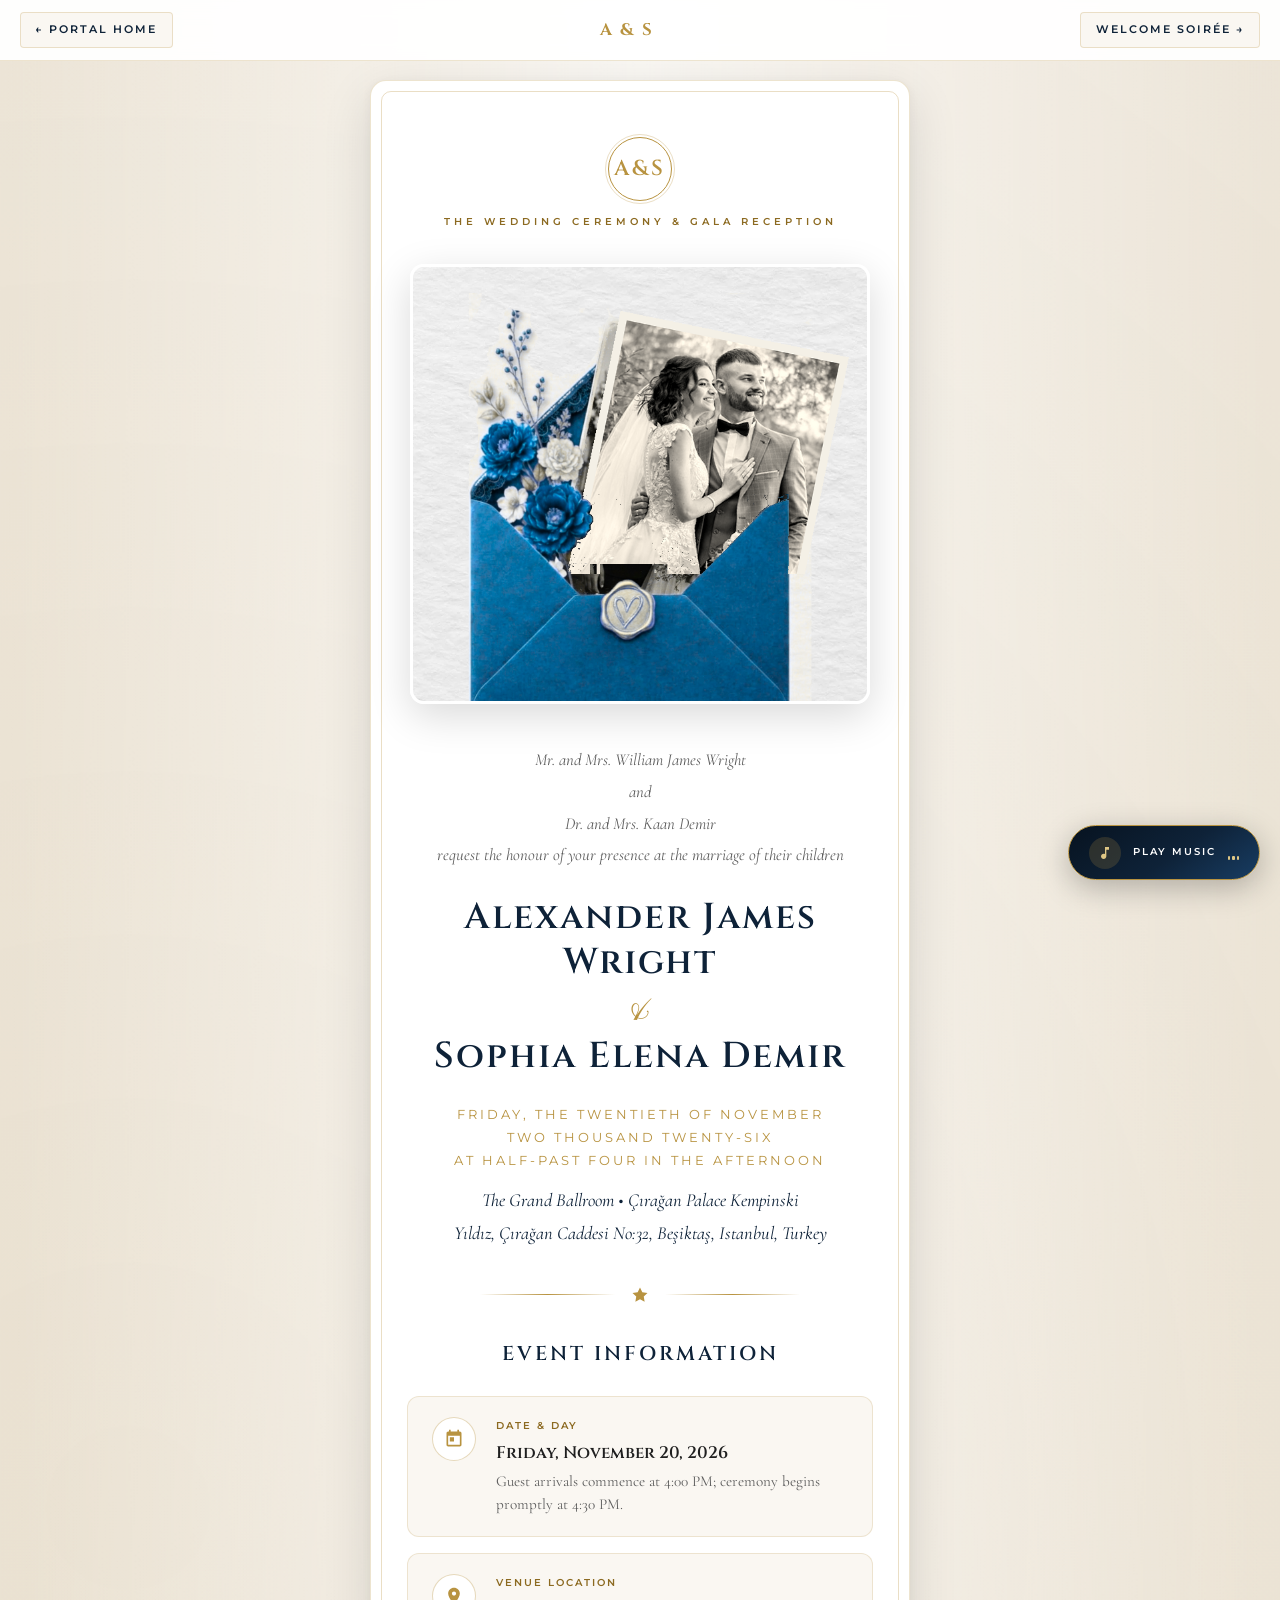
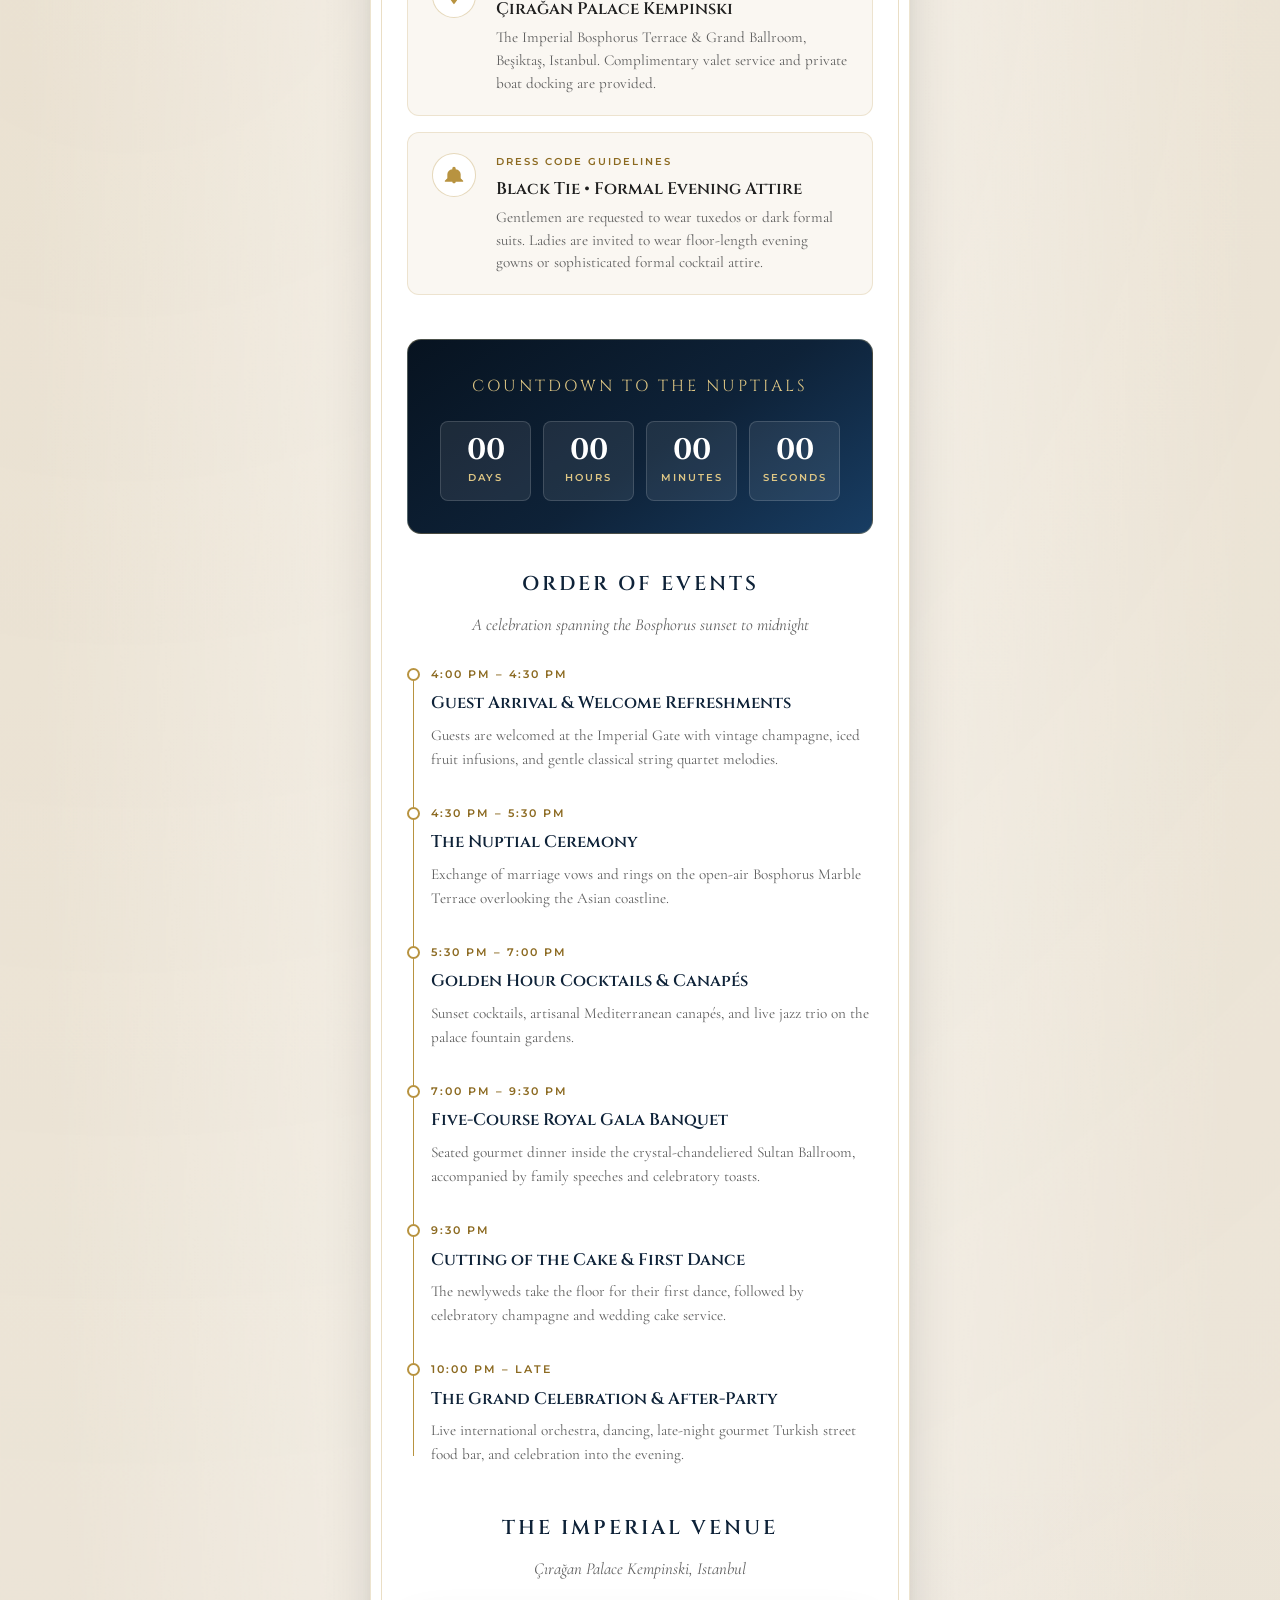
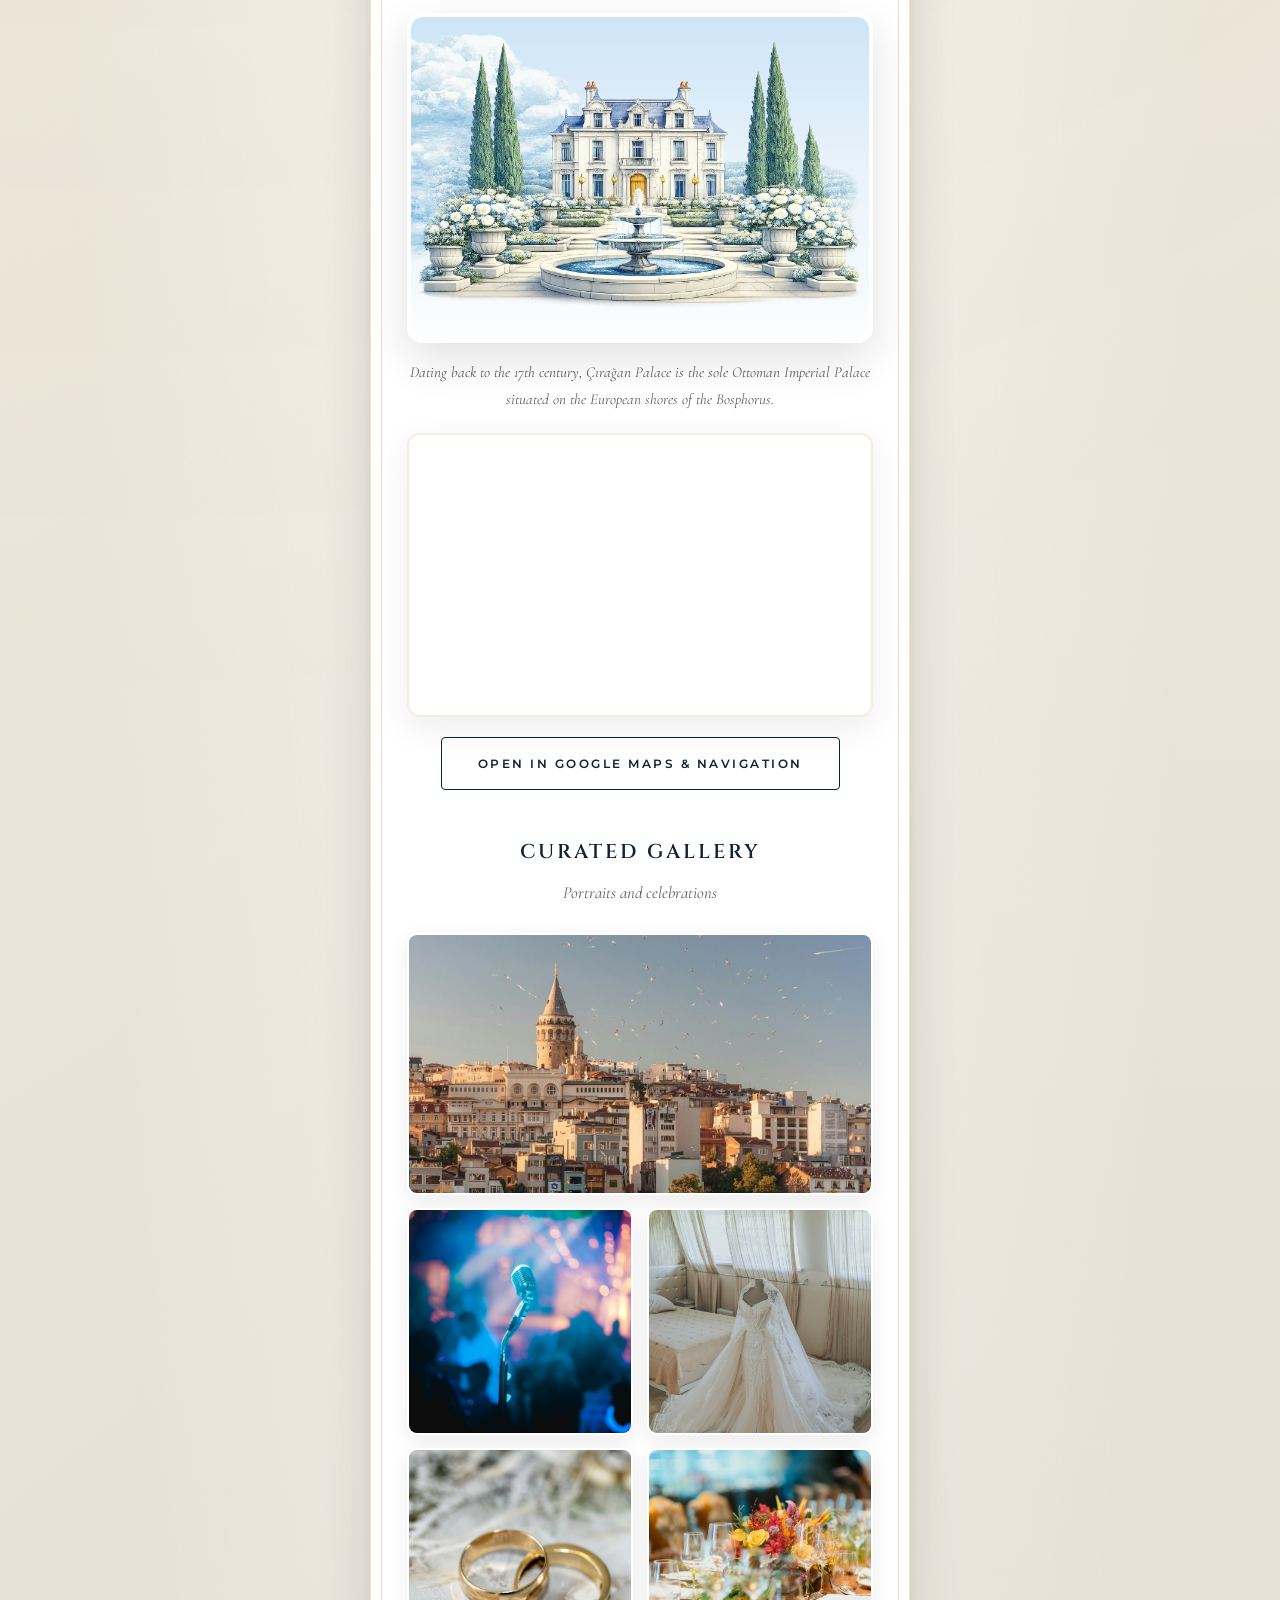
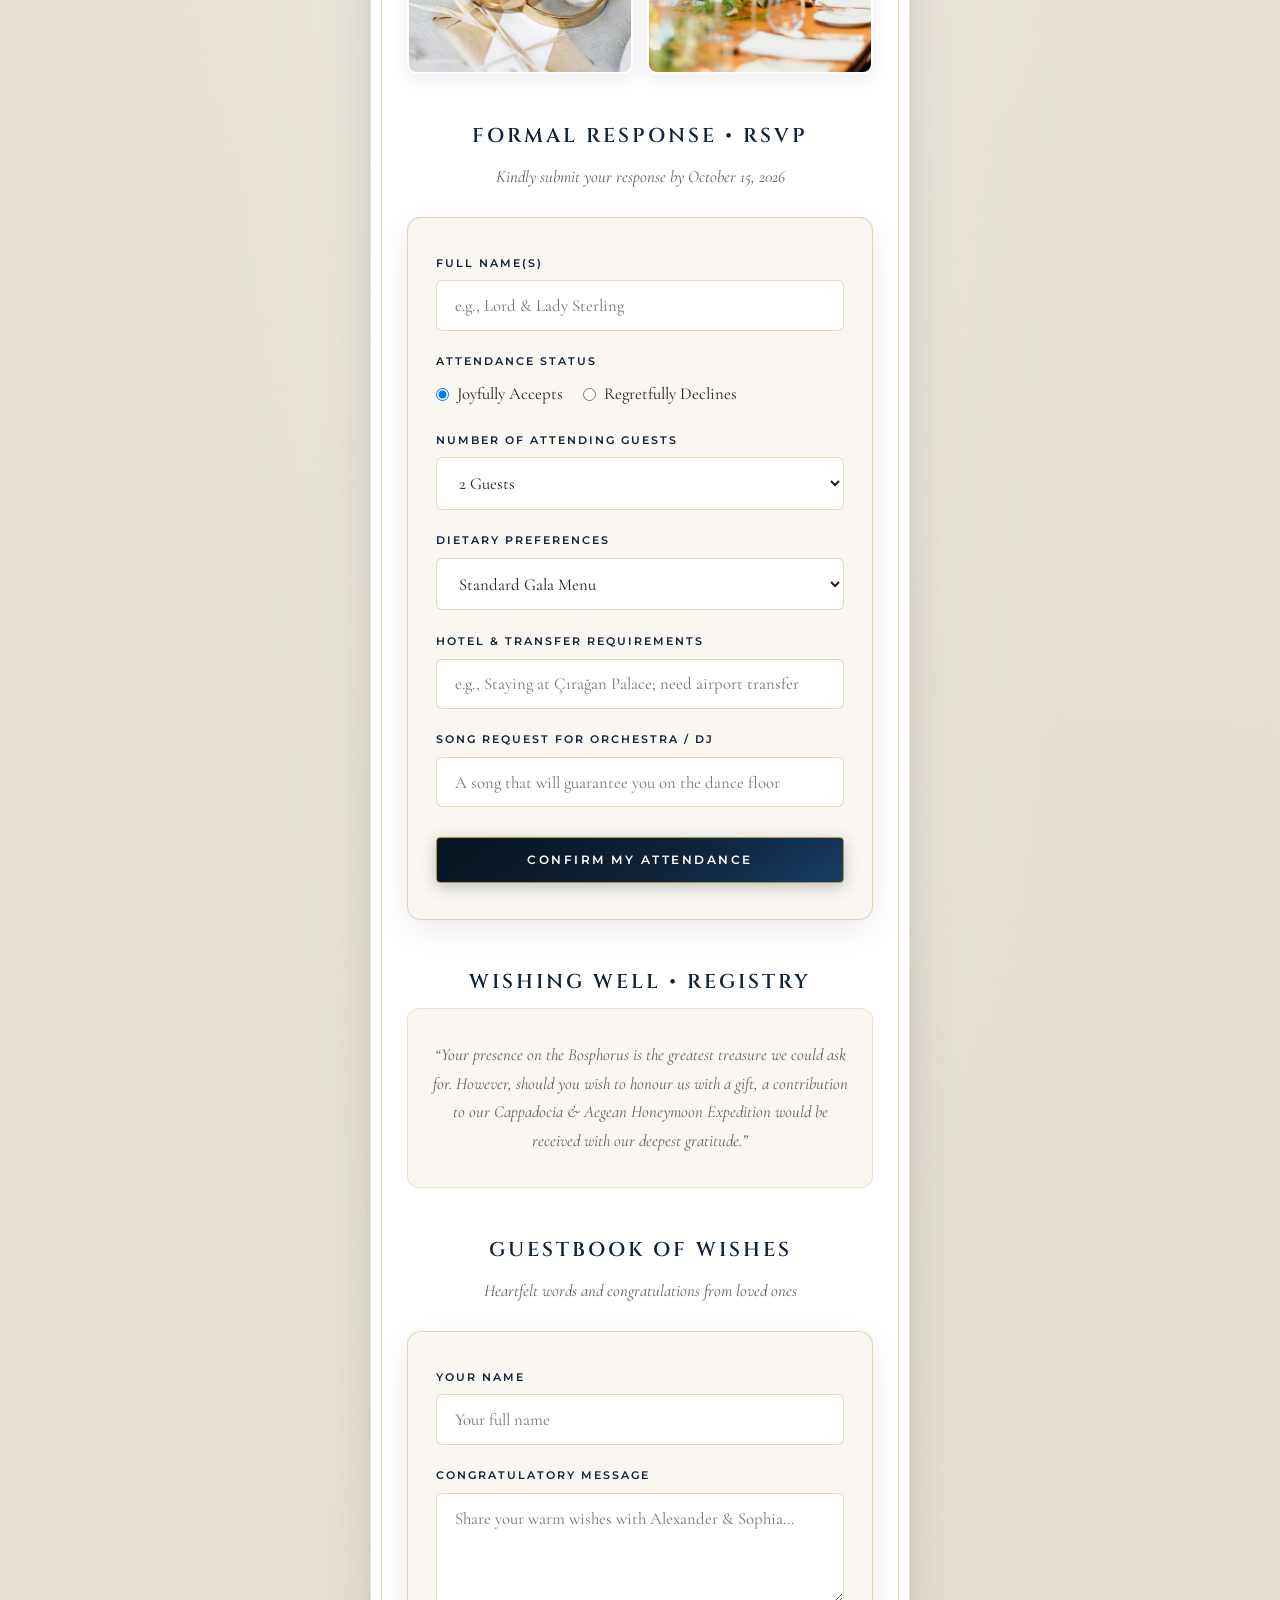
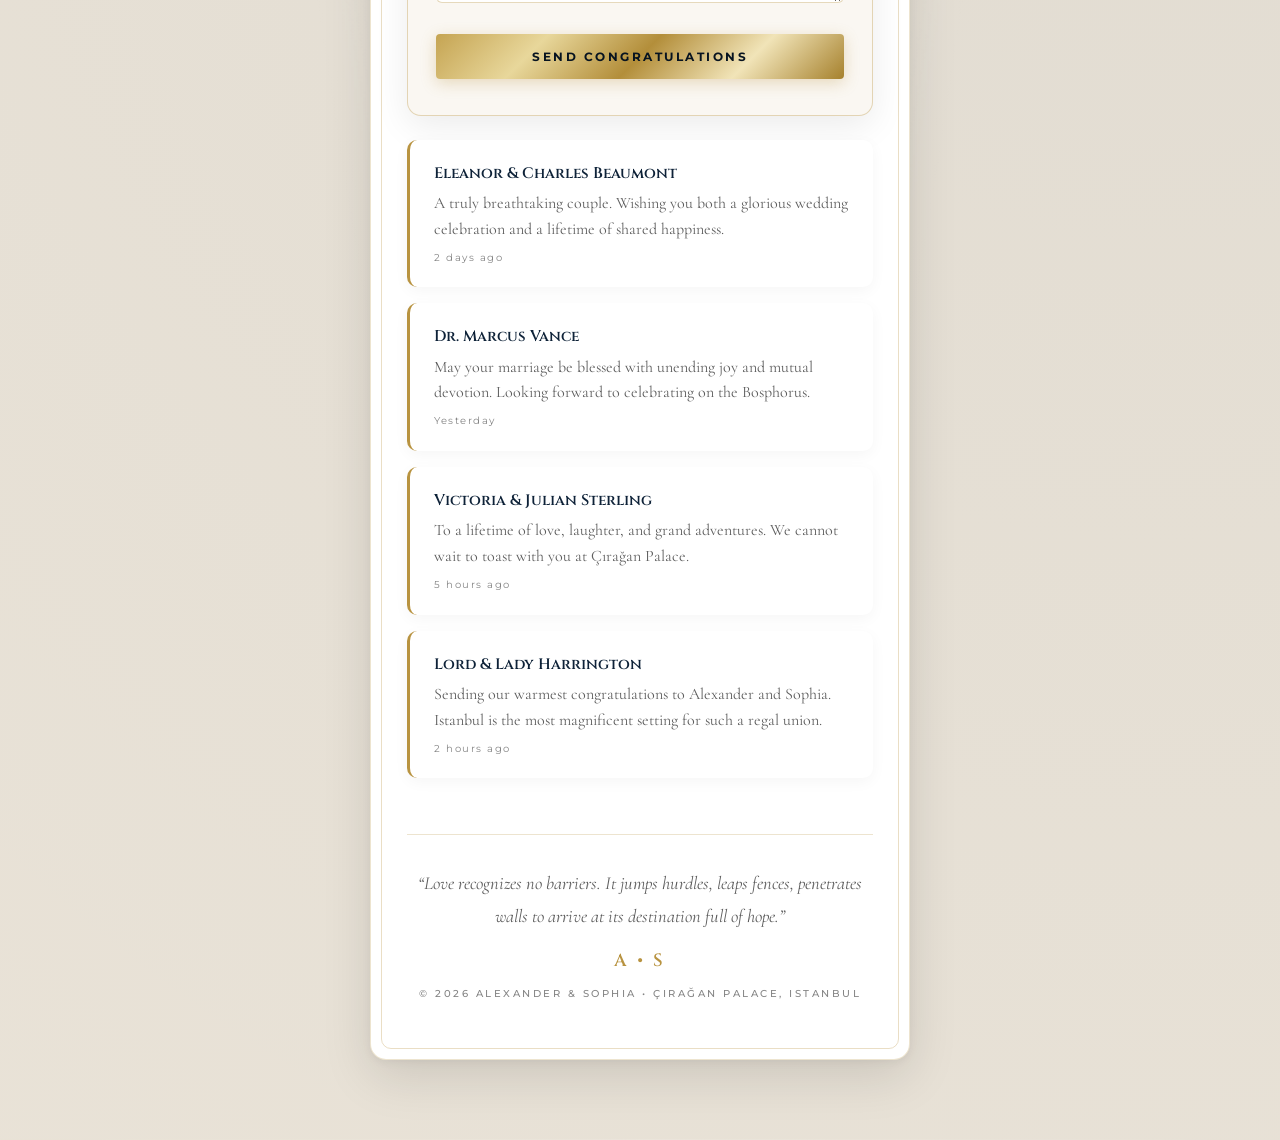
==== commit 3e2e8cf0: "✨ Moving Clouds Palace Animation, Random Demo Stock Couple Envelope (No Private Photos), and Burgund" ====
--- a/damat.html
+++ b/damat.html
@@ -185,13 +185,20 @@
         </div>
       </div>
 
-      <!-- The Grand Palace Venue Artwork Section -->
+      <!-- The Grand Palace Venue Artwork Section with Moving Clouds -->
       <div class="section-block">
         <h2 class="section-title">The Imperial Venue</h2>
         <p class="section-subtitle">Çırağan Palace Kempinski, Istanbul</p>
 
-        <div class="artwork-frame">
-          <img src="assets/palace-venue.jpg" alt="Çırağan Palace Imperial Architecture &amp; Fountain Terrace">
+        <div class="palace-scene-card">
+          <div class="palace-scene-sky">
+            <div class="cloud-layer cloud-1"><img src="assets/cloud-1.webp" alt="Drifting Clouds"></div>
+            <div class="cloud-layer cloud-2"><img src="assets/cloud-2.webp" alt="Drifting Clouds"></div>
+            <div class="cloud-layer cloud-3"><img src="assets/cloud-3.webp" alt="Drifting Clouds"></div>
+          </div>
+          <div class="palace-scene-building">
+            <img src="assets/home.webp" alt="The Imperial Bosphorus Estate — Çırağan Palace">
+          </div>
         </div>
         <p class="artwork-caption">
           Dating back to the 17th century, Çırağan Palace is the sole Ottoman Imperial Palace situated on the European shores of the Bosphorus.
--- a/style.css
+++ b/style.css
@@ -393,6 +393,97 @@
   display: block;
 }
 
+/* ============================================================
+   ANIMATED PALACE SCENE WITH DRIFTING CLOUDS
+   ============================================================ */
+.palace-scene-card {
+  position: relative;
+  width: 100%;
+  max-width: 520px;
+  height: 330px;
+  margin: 1.75rem auto 1rem;
+  border-radius: 16px;
+  overflow: hidden;
+  box-shadow: 0 16px 45px rgba(0, 0, 0, 0.12);
+  border: 4px solid #ffffff;
+  background: linear-gradient(180deg, #cde5f7 0%, #e8f2fa 45%, #f6f9fc 85%, #fefefe 100%);
+}
+
+.palace-scene-sky {
+  position: absolute;
+  top: 0;
+  left: 0;
+  right: 0;
+  bottom: 0;
+  overflow: hidden;
+  pointer-events: none;
+  z-index: 1;
+}
+
+.cloud-layer {
+  position: absolute;
+  top: 0;
+  will-change: transform;
+  pointer-events: none;
+}
+
+.cloud-1 {
+  width: 380px;
+  top: 15px;
+  left: -150px;
+  opacity: 0.9;
+  animation: driftCloud1 34s linear infinite;
+}
+
+.cloud-2 {
+  width: 480px;
+  top: 40px;
+  left: -250px;
+  opacity: 0.75;
+  animation: driftCloud2 46s linear infinite;
+}
+
+.cloud-3 {
+  width: 320px;
+  top: 8px;
+  left: -80px;
+  opacity: 0.85;
+  animation: driftCloud3 26s linear infinite;
+}
+
+@keyframes driftCloud1 {
+  0% { transform: translateX(-120px); }
+  100% { transform: translateX(620px); }
+}
+
+@keyframes driftCloud2 {
+  0% { transform: translateX(-220px); }
+  100% { transform: translateX(720px); }
+}
+
+@keyframes driftCloud3 {
+  0% { transform: translateX(-80px); }
+  100% { transform: translateX(580px); }
+}
+
+.palace-scene-building {
+  position: absolute;
+  bottom: 0;
+  left: 0;
+  right: 0;
+  z-index: 2;
+  pointer-events: none;
+  display: flex;
+  justify-content: center;
+}
+
+.palace-scene-building img {
+  width: 100%;
+  max-width: 520px;
+  height: auto;
+  display: block;
+}
+
 .artwork-frame {
   border-radius: 14px;
   overflow: hidden;
@@ -403,7 +494,7 @@
 
 .artwork-frame img {
   width: 100%;
-  height: 260px;
+  height: 280px;
   object-fit: cover;
   display: block;
 }
